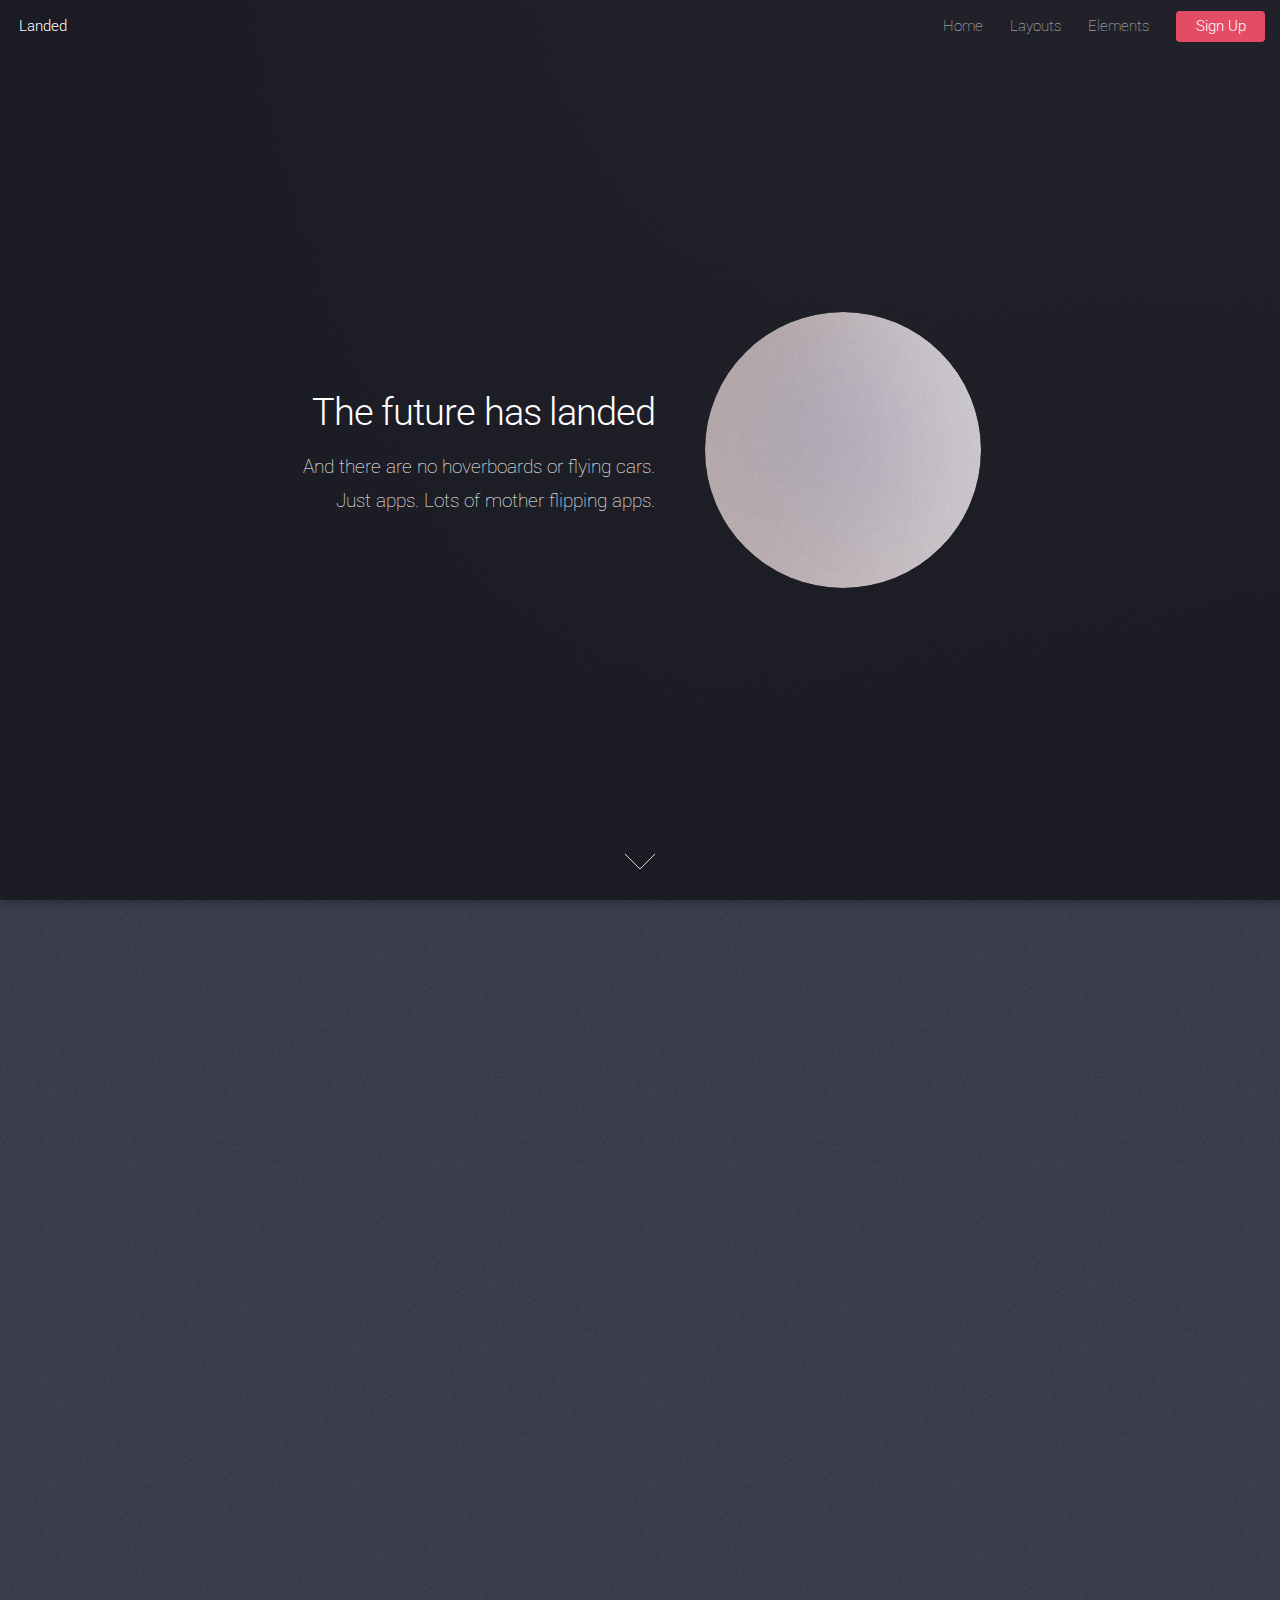
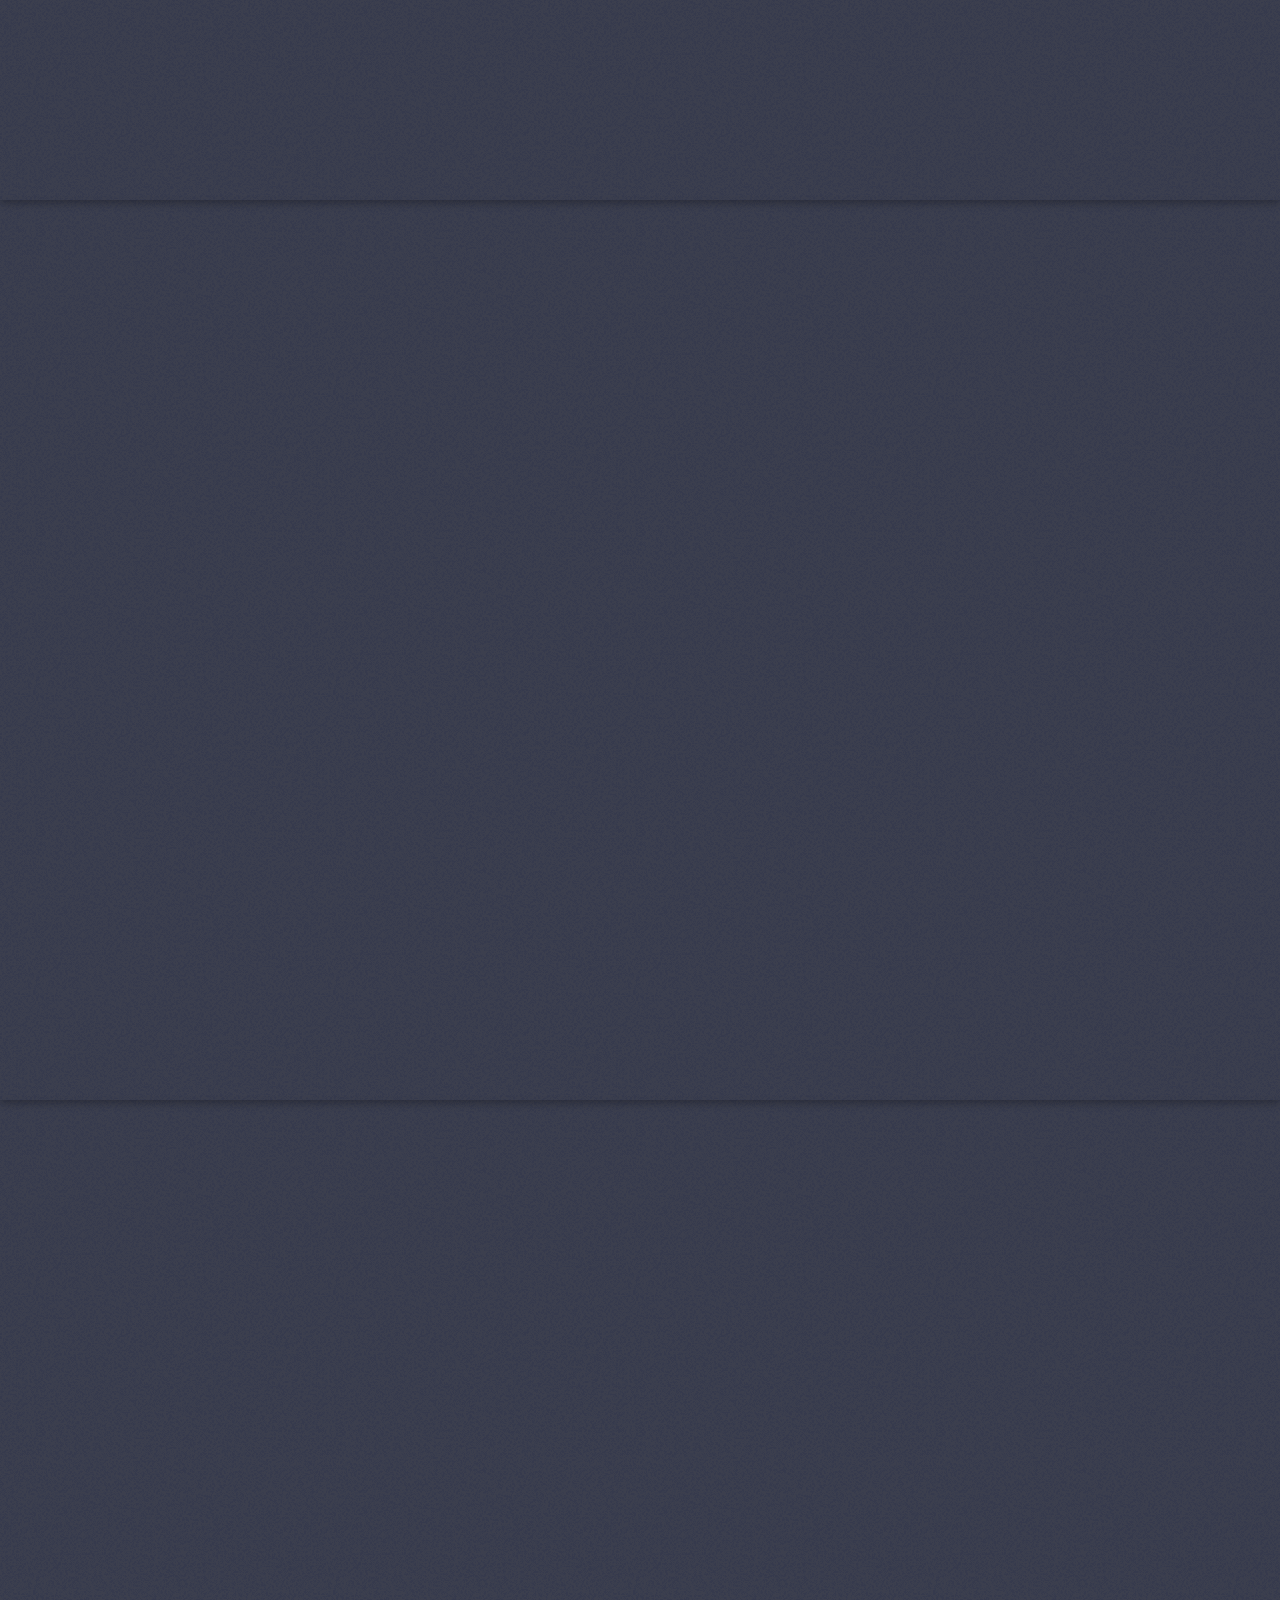
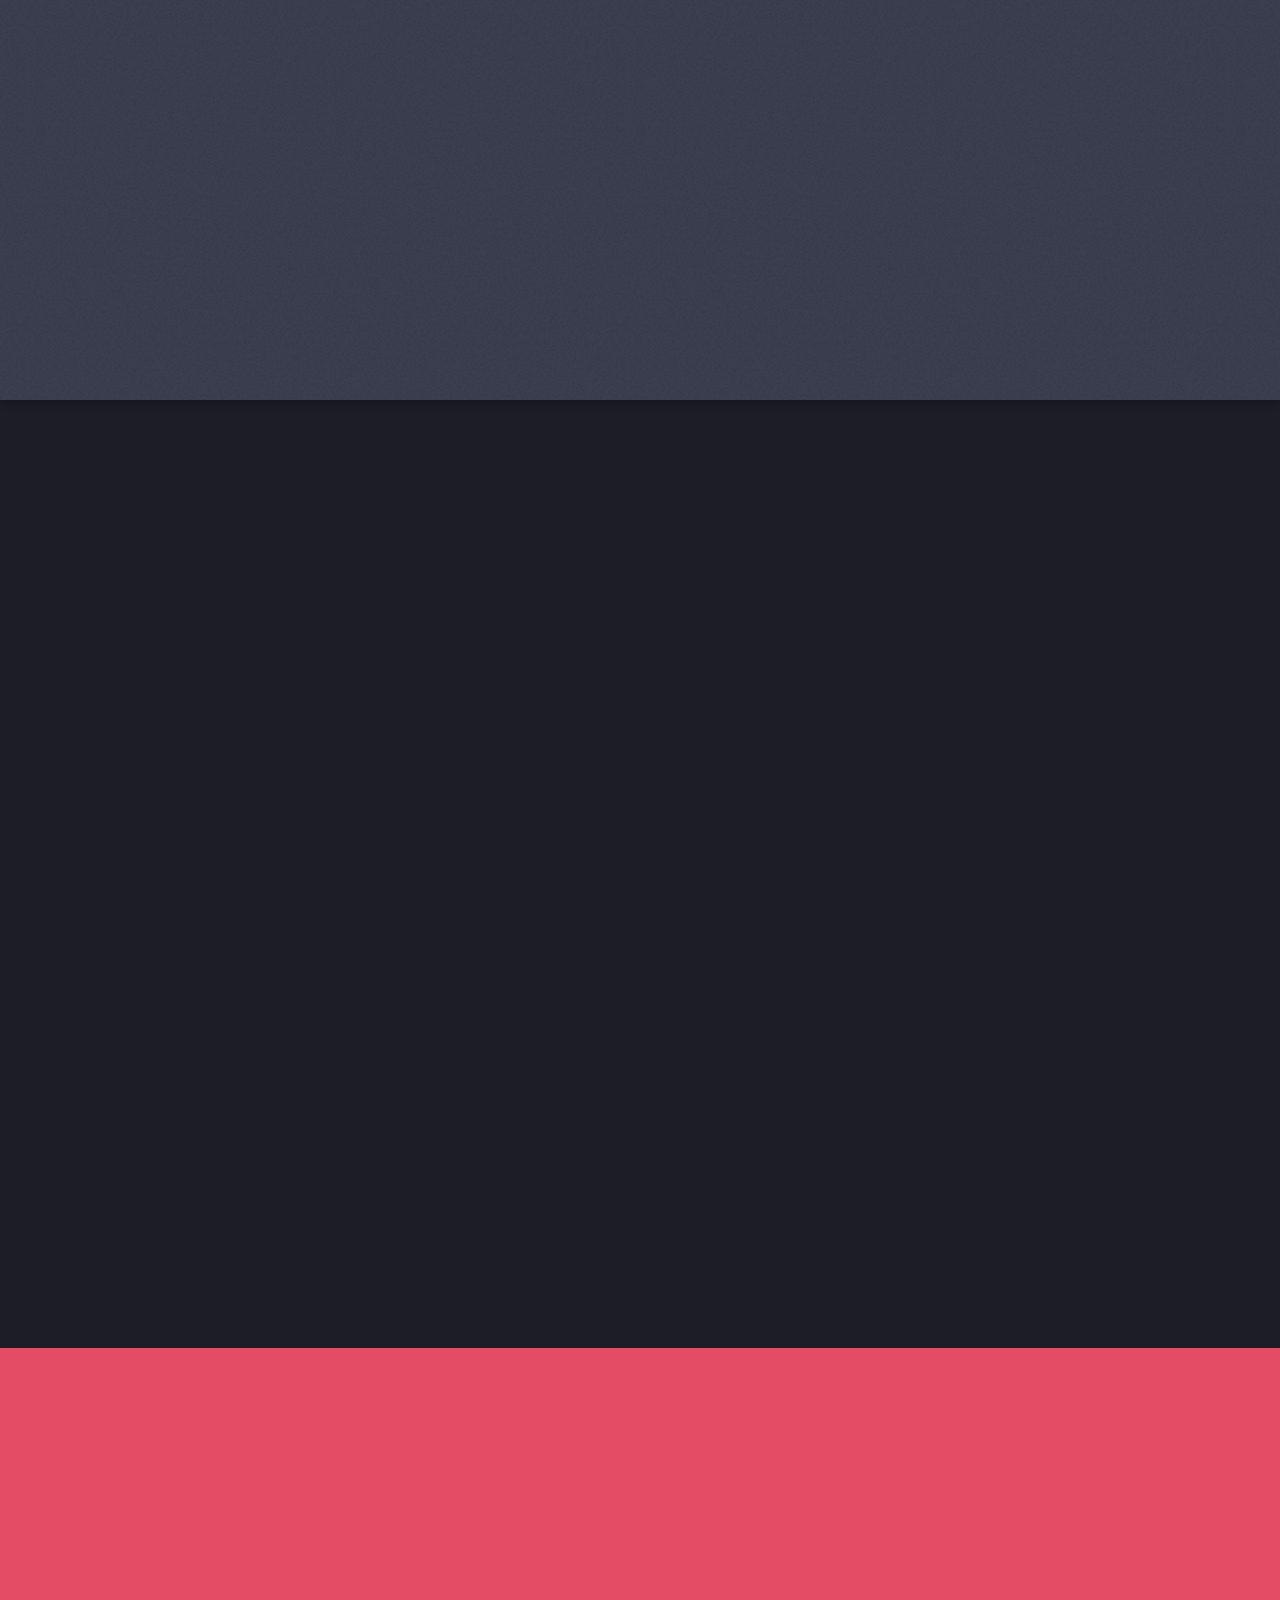
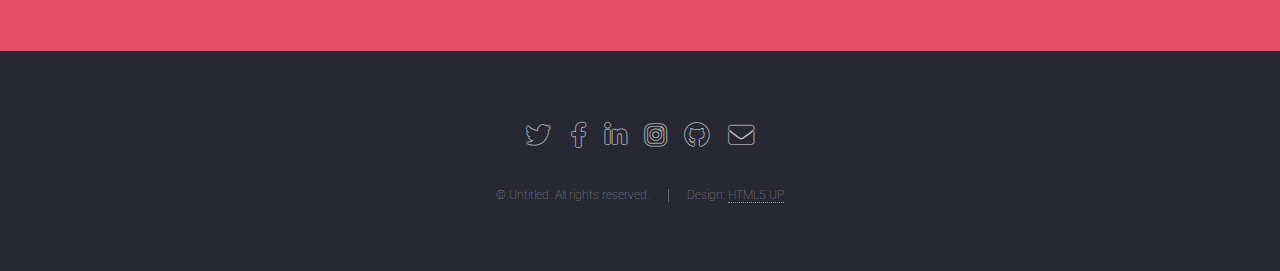
==== index.html @ def0ab04 "added my first eddited files" ====
<!DOCTYPE HTML>
<!--
	Landed by HTML5 UP
	html5up.net | @ajlkn
	Free for personal and commercial use under the CCA 3.0 license (html5up.net/license)
-->
<html>
	<head>
		<title>Landed by HTML5 UP</title>
		<meta charset="utf-8" />
		<meta name="viewport" content="width=device-width, initial-scale=1, user-scalable=no" />
		<link rel="stylesheet" href="assets/css/main.css" />
		<noscript><link rel="stylesheet" href="assets/css/noscript.css" /></noscript>
	</head>
	<body class="is-preload landing">
		<div id="page-wrapper">

			<!-- Header -->
				<header id="header">
					<h1 id="logo"><a href="index.html">Landed</a></h1>
					<nav id="nav">
						<ul>
							<li><a href="index.html">Home</a></li>
							<li>
								<a href="#">Layouts</a>
								<ul>
									<li><a href="left-sidebar.html">Left Sidebar</a></li>
									<li><a href="right-sidebar.html">Right Sidebar</a></li>
									<li><a href="no-sidebar.html">No Sidebar</a></li>
									<li>
										<a href="#">Submenu</a>
										<ul>
											<li><a href="#">Option 1</a></li>
											<li><a href="#">Option 2</a></li>
											<li><a href="#">Option 3</a></li>
											<li><a href="#">Option 4</a></li>
										</ul>
									</li>
								</ul>
							</li>
							<li><a href="elements.html">Elements</a></li>
							<li><a href="#" class="button primary">Sign Up</a></li>
						</ul>
					</nav>
				</header>

			<!-- Banner -->
				<section id="banner">
					<div class="content">
						<header>
							<h2>The future has landed</h2>
							<p>And there are no hoverboards or flying cars.<br />
							Just apps. Lots of mother flipping apps.</p>
						</header>
						<span class="image"><img src="images/pic01.jpg" alt="" /></span>
					</div>
					<a href="#one" class="goto-next scrolly">Next</a>
				</section>

			<!-- One -->
				<section id="one" class="spotlight style1 bottom">
					<span class="image fit main"><img src="images/pic02.jpg" alt="" /></span>
					<div class="content">
						<div class="container">
							<div class="row">
								<div class="col-4 col-12-medium">
									<header>
										<h2>Odio faucibus ipsum integer consequat</h2>
										<p>Nascetur eu nibh vestibulum amet gravida nascetur praesent</p>
									</header>
								</div>
								<div class="col-4 col-12-medium">
									<p>Feugiat accumsan lorem eu ac lorem amet sed accumsan donec.
									Blandit orci porttitor semper. Arcu phasellus tortor enim mi
									nisi praesent dolor adipiscing. Integer mi sed nascetur cep aliquet
									augue varius tempus lobortis porttitor accumsan consequat
									adipiscing lorem dolor.</p>
								</div>
								<div class="col-4 col-12-medium">
									<p>Morbi enim nascetur et placerat lorem sed iaculis neque ante
									adipiscing adipiscing metus massa. Blandit orci porttitor semper.
									Arcu phasellus tortor enim mi mi nisi praesent adipiscing. Integer
									mi sed nascetur cep aliquet augue varius tempus. Feugiat lorem
									ipsum dolor nullam.</p>
								</div>
							</div>
						</div>
					</div>
					<a href="#two" class="goto-next scrolly">Next</a>
				</section>

			<!-- Two -->
				<section id="two" class="spotlight style2 right">
					<span class="image fit main"><img src="images/pic03.jpg" alt="" /></span>
					<div class="content">
						<header>
							<h2>Interdum amet non magna accumsan</h2>
							<p>Nunc commodo accumsan eget id nisi eu col volutpat magna</p>
						</header>
						<p>Feugiat accumsan lorem eu ac lorem amet ac arcu phasellus tortor enim mi mi nisi praesent adipiscing. Integer mi sed nascetur cep aliquet augue varius tempus lobortis porttitor lorem et accumsan consequat adipiscing lorem.</p>
						<ul class="actions">
							<li><a href="#" class="button">Learn More</a></li>
						</ul>
					</div>
					<a href="#three" class="goto-next scrolly">Next</a>
				</section>

			<!-- Three -->
				<section id="three" class="spotlight style3 left">
					<span class="image fit main bottom"><img src="images/pic04.jpg" alt="" /></span>
					<div class="content">
						<header>
							<h2>Interdum felis blandit praesent sed augue</h2>
							<p>Accumsan integer ultricies aliquam vel massa sapien phasellus</p>
						</header>
						<p>Feugiat accumsan lorem eu ac lorem amet ac arcu phasellus tortor enim mi mi nisi praesent adipiscing. Integer mi sed nascetur cep aliquet augue varius tempus lobortis porttitor lorem et accumsan consequat adipiscing lorem.</p>
						<ul class="actions">
							<li><a href="#" class="button">Learn More</a></li>
						</ul>
					</div>
					<a href="#four" class="goto-next scrolly">Next</a>
				</section>

			<!-- Four -->
				<section id="four" class="wrapper style1 special fade-up">
					<div class="container">
						<header class="major">
							<h2>Accumsan sed tempus adipiscing blandit</h2>
							<p>Iaculis ac volutpat vis non enim gravida nisi faucibus posuere arcu consequat</p>
						</header>
						<div class="box alt">
							<div class="row gtr-uniform">
								<section class="col-4 col-6-medium col-12-xsmall">
									<span class="icon solid alt major fa-chart-area"></span>
									<h3>Ipsum sed commodo</h3>
									<p>Feugiat accumsan lorem eu ac lorem amet accumsan donec. Blandit orci porttitor.</p>
								</section>
								<section class="col-4 col-6-medium col-12-xsmall">
									<span class="icon solid alt major fa-comment"></span>
									<h3>Eleifend lorem ornare</h3>
									<p>Feugiat accumsan lorem eu ac lorem amet accumsan donec. Blandit orci porttitor.</p>
								</section>
								<section class="col-4 col-6-medium col-12-xsmall">
									<span class="icon solid alt major fa-flask"></span>
									<h3>Cubilia cep lobortis</h3>
									<p>Feugiat accumsan lorem eu ac lorem amet accumsan donec. Blandit orci porttitor.</p>
								</section>
								<section class="col-4 col-6-medium col-12-xsmall">
									<span class="icon solid alt major fa-paper-plane"></span>
									<h3>Non semper interdum</h3>
									<p>Feugiat accumsan lorem eu ac lorem amet accumsan donec. Blandit orci porttitor.</p>
								</section>
								<section class="col-4 col-6-medium col-12-xsmall">
									<span class="icon solid alt major fa-file"></span>
									<h3>Odio laoreet accumsan</h3>
									<p>Feugiat accumsan lorem eu ac lorem amet accumsan donec. Blandit orci porttitor.</p>
								</section>
								<section class="col-4 col-6-medium col-12-xsmall">
									<span class="icon solid alt major fa-lock"></span>
									<h3>Massa arcu accumsan</h3>
									<p>Feugiat accumsan lorem eu ac lorem amet accumsan donec. Blandit orci porttitor.</p>
								</section>
							</div>
						</div>
						<footer class="major">
							<ul class="actions special">
								<li><a href="#" class="button">Magna sed feugiat</a></li>
							</ul>
						</footer>
					</div>
				</section>

			<!-- Five -->
				<section id="five" class="wrapper style2 special fade">
					<div class="container">
						<header>
							<h2>Magna faucibus lorem diam</h2>
							<p>Ante metus praesent faucibus ante integer id accumsan eleifend</p>
						</header>
						<form method="post" action="#" class="cta">
							<div class="row gtr-uniform gtr-50">
								<div class="col-8 col-12-xsmall"><input type="email" name="email" id="email" placeholder="Your Email Address" /></div>
								<div class="col-4 col-12-xsmall"><input type="submit" value="Get Started" class="fit primary" /></div>
							</div>
						</form>
					</div>
				</section>

			<!-- Footer -->
				<footer id="footer">
					<ul class="icons">
						<li><a href="#" class="icon brands alt fa-twitter"><span class="label">Twitter</span></a></li>
						<li><a href="#" class="icon brands alt fa-facebook-f"><span class="label">Facebook</span></a></li>
						<li><a href="#" class="icon brands alt fa-linkedin-in"><span class="label">LinkedIn</span></a></li>
						<li><a href="#" class="icon brands alt fa-instagram"><span class="label">Instagram</span></a></li>
						<li><a href="#" class="icon brands alt fa-github"><span class="label">GitHub</span></a></li>
						<li><a href="#" class="icon solid alt fa-envelope"><span class="label">Email</span></a></li>
					</ul>
					<ul class="copyright">
						<li>&copy; Untitled. All rights reserved.</li><li>Design: <a href="http://html5up.net">HTML5 UP</a></li>
					</ul>
				</footer>

		</div>

		<!-- Scripts -->
			<script src="assets/js/jquery.min.js"></script>
			<script src="assets/js/jquery.scrolly.min.js"></script>
			<script src="assets/js/jquery.dropotron.min.js"></script>
			<script src="assets/js/jquery.scrollex.min.js"></script>
			<script src="assets/js/browser.min.js"></script>
			<script src="assets/js/breakpoints.min.js"></script>
			<script src="assets/js/util.js"></script>
			<script src="assets/js/main.js"></script>

	</body>
</html>
---- assets/css/main.css ----
@import url("fontawesome-all.min.css");
@import url("https://fonts.googleapis.com/css?family=Roboto:100,300,100italic,300italic");

/*
	Landed by HTML5 UP
	html5up.net | @ajlkn
	Free for personal and commercial use under the CCA 3.0 license (html5up.net/license)
*/

html, body, div, span, applet, object,
iframe, h1, h2, h3, h4, h5, h6, p, blockquote,
pre, a, abbr, acronym, address, big, cite,
code, del, dfn, em, img, ins, kbd, q, s, samp,
small, strike, strong, sub, sup, tt, var, b,
u, i, center, dl, dt, dd, ol, ul, li, fieldset,
form, label, legend, table, caption, tbody,
tfoot, thead, tr, th, td, article, aside,
canvas, details, embed, figure, figcaption,
footer, header, hgroup, menu, nav, output, ruby,
section, summary, time, mark, audio, video {
	margin: 0;
	padding: 0;
	border: 0;
	font-size: 100%;
	font: inherit;
	vertical-align: baseline;}

article, aside, details, figcaption, figure,
footer, header, hgroup, menu, nav, section {
	display: block;}

body {
	line-height: 1;
}

ol, ul {
	list-style: none;
}

blockquote, q {
	quotes: none;
}

	blockquote:before, blockquote:after, q:before, q:after {
		content: '';
		content: none;
	}

table {
	border-collapse: collapse;
	border-spacing: 0;
}

body {
	-webkit-text-size-adjust: none;
}

mark {
	background-color: transparent;
	color: inherit;
}

input::-moz-focus-inner {
	border: 0;
	padding: 0;
}

input, select, textarea {
	-moz-appearance: none;
	-webkit-appearance: none;
	-ms-appearance: none;
	appearance: none;
}

/* Basic */

	html {
		box-sizing: border-box;
	}

	*, *:before, *:after {
		box-sizing: inherit;
	}

	html, body {
		background: #1c1d26;
	}

	body.is-preload *, body.is-preload *:before, body.is-preload *:after {
		-moz-animation: none !important;
		-webkit-animation: none !important;
		-ms-animation: none !important;
		animation: none !important;
		-moz-transition: none !important;
		-webkit-transition: none !important;
		-ms-transition: none !important;
		transition: none !important;
	}

	body, input, select, textarea {
		color: rgba(255, 255, 255, 0.75);
		font-family: "Roboto", Helvetica, sans-serif;
		font-size: 15pt;
		font-weight: 100;
		line-height: 1.75em;
	}

	a {
		-moz-transition: border-color 0.2s ease-in-out, color 0.2s ease-in-out;
		-webkit-transition: border-color 0.2s ease-in-out, color 0.2s ease-in-out;
		-ms-transition: border-color 0.2s ease-in-out, color 0.2s ease-in-out;
		transition: border-color 0.2s ease-in-out, color 0.2s ease-in-out;
		border-bottom: dotted 1px;
		color: #e44c65;
		text-decoration: none;
	}

		a:hover {
			color: #e44c65 !important;
			border-bottom-color: transparent;
		}

	strong, b {
		color: #ffffff;
		font-weight: 300;
	}

	em, i {
		font-style: italic;
	}

	p {
		margin: 0 0 2em 0;
	}

	h1, h2, h3, h4, h5, h6 {
		color: #ffffff;
		font-weight: 300;
		line-height: 1em;
		margin: 0 0 1em 0;
	}

		h1 a, h2 a, h3 a, h4 a, h5 a, h6 a {
			color: inherit;
			border: 0;
		}

	h2 {
		font-size: 2em;
		line-height: 1.5em;
		letter-spacing: -0.025em;
	}

	h3 {
		font-size: 1.35em;
		line-height: 1.5em;
	}

	h4 {
		font-size: 1.1em;
		line-height: 1.5em;
	}

	h5 {
		font-size: 0.9em;
		line-height: 1.5em;
	}

	h6 {
		font-size: 0.7em;
		line-height: 1.5em;
	}

	sub {
		font-size: 0.8em;
		position: relative;
		top: 0.5em;
	}

	sup {
		font-size: 0.8em;
		position: relative;
		top: -0.5em;
	}

	hr {
		border: 0;
		border-bottom: solid 1px rgba(255, 255, 255, 0.3);
		margin: 3em 0;
	}

		hr.major {
			margin: 4em 0;
		}

	blockquote {
		border-left: solid 4px rgba(255, 255, 255, 0.3);
		font-style: italic;
		margin: 0 0 2em 0;
		padding: 0.5em 0 0.5em 2em;
	}

	code {
		background: rgba(255, 255, 255, 0.075);
		border-radius: 4px;
		font-family: "Courier New", monospace;
		font-size: 0.9em;
		margin: 0 0.25em;
		padding: 0.25em 0.65em;
	}

	pre {
		-webkit-overflow-scrolling: touch;
		font-family: "Courier New", monospace;
		font-size: 0.9em;
		margin: 0 0 2em 0;
	}

		pre code {
			display: block;
			line-height: 1.75em;
			padding: 1em 1.5em;
			overflow-x: auto;
		}

	.align-left {
		text-align: left;
	}

	.align-center {
		text-align: center;
	}

	.align-right {
		text-align: right;
	}

/* Loader */

	@-moz-keyframes spinner-show {
		0% {
			opacity: 0;
		}

		100% {
			opacity: 1;
		}
	}

	@-webkit-keyframes spinner-show {
		0% {
			opacity: 0;
		}

		100% {
			opacity: 1;
		}
	}

	@-ms-keyframes spinner-show {
		0% {
			opacity: 0;
		}

		100% {
			opacity: 1;
		}
	}

	@keyframes spinner-show {
		0% {
			opacity: 0;
		}

		100% {
			opacity: 1;
		}
	}

	@-moz-keyframes spinner-hide {
		0% {
			color: rgba(255, 255, 255, 0.15);
			z-index: 100001;
			-moz-transform: scale(1) rotate(0deg);
			-webkit-transform: scale(1) rotate(0deg);
			-ms-transform: scale(1) rotate(0deg);
			transform: scale(1) rotate(0deg);
		}

		99% {
			color: #1c1d26;
			z-index: 100001;
			-moz-transform: scale(0.5) rotate(360deg);
			-webkit-transform: scale(0.5) rotate(360deg);
			-ms-transform: scale(0.5) rotate(360deg);
			transform: scale(0.5) rotate(360deg);
		}

		100% {
			color: #1c1d26;
			z-index: -1;
			-moz-transform: scale(0.5) rotate(360deg);
			-webkit-transform: scale(0.5) rotate(360deg);
			-ms-transform: scale(0.5) rotate(360deg);
			transform: scale(0.5) rotate(360deg);
		}
	}

	@-webkit-keyframes spinner-hide {
		0% {
			color: rgba(255, 255, 255, 0.15);
			z-index: 100001;
			-moz-transform: scale(1) rotate(0deg);
			-webkit-transform: scale(1) rotate(0deg);
			-ms-transform: scale(1) rotate(0deg);
			transform: scale(1) rotate(0deg);
		}

		99% {
			color: #1c1d26;
			z-index: 100001;
			-moz-transform: scale(0.5) rotate(360deg);
			-webkit-transform: scale(0.5) rotate(360deg);
			-ms-transform: scale(0.5) rotate(360deg);
			transform: scale(0.5) rotate(360deg);
		}

		100% {
			color: #1c1d26;
			z-index: -1;
			-moz-transform: scale(0.5) rotate(360deg);
			-webkit-transform: scale(0.5) rotate(360deg);
			-ms-transform: scale(0.5) rotate(360deg);
			transform: scale(0.5) rotate(360deg);
		}
	}

	@-ms-keyframes spinner-hide {
		0% {
			color: rgba(255, 255, 255, 0.15);
			z-index: 100001;
			-moz-transform: scale(1) rotate(0deg);
			-webkit-transform: scale(1) rotate(0deg);
			-ms-transform: scale(1) rotate(0deg);
			transform: scale(1) rotate(0deg);
		}

		99% {
			color: #1c1d26;
			z-index: 100001;
			-moz-transform: scale(0.5) rotate(360deg);
			-webkit-transform: scale(0.5) rotate(360deg);
			-ms-transform: scale(0.5) rotate(360deg);
			transform: scale(0.5) rotate(360deg);
		}

		100% {
			color: #1c1d26;
			z-index: -1;
			-moz-transform: scale(0.5) rotate(360deg);
			-webkit-transform: scale(0.5) rotate(360deg);
			-ms-transform: scale(0.5) rotate(360deg);
			transform: scale(0.5) rotate(360deg);
		}
	}

	@keyframes spinner-hide {
		0% {
			color: rgba(255, 255, 255, 0.15);
			z-index: 100001;
			-moz-transform: scale(1) rotate(0deg);
			-webkit-transform: scale(1) rotate(0deg);
			-ms-transform: scale(1) rotate(0deg);
			transform: scale(1) rotate(0deg);
		}

		99% {
			color: #1c1d26;
			z-index: 100001;
			-moz-transform: scale(0.5) rotate(360deg);
			-webkit-transform: scale(0.5) rotate(360deg);
			-ms-transform: scale(0.5) rotate(360deg);
			transform: scale(0.5) rotate(360deg);
		}

		100% {
			color: #1c1d26;
			z-index: -1;
			-moz-transform: scale(0.5) rotate(360deg);
			-webkit-transform: scale(0.5) rotate(360deg);
			-ms-transform: scale(0.5) rotate(360deg);
			transform: scale(0.5) rotate(360deg);
		}
	}

	@-moz-keyframes spinner-rotate {
		0% {
			-moz-transform: scale(1) rotate(0deg);
			-webkit-transform: scale(1) rotate(0deg);
			-ms-transform: scale(1) rotate(0deg);
			transform: scale(1) rotate(0deg);
		}

		100% {
			-moz-transform: scale(1) rotate(360deg);
			-webkit-transform: scale(1) rotate(360deg);
			-ms-transform: scale(1) rotate(360deg);
			transform: scale(1) rotate(360deg);
		}
	}

	@-webkit-keyframes spinner-rotate {
		0% {
			-moz-transform: scale(1) rotate(0deg);
			-webkit-transform: scale(1) rotate(0deg);
			-ms-transform: scale(1) rotate(0deg);
			transform: scale(1) rotate(0deg);
		}

		100% {
			-moz-transform: scale(1) rotate(360deg);
			-webkit-transform: scale(1) rotate(360deg);
			-ms-transform: scale(1) rotate(360deg);
			transform: scale(1) rotate(360deg);
		}
	}

	@-ms-keyframes spinner-rotate {
		0% {
			-moz-transform: scale(1) rotate(0deg);
			-webkit-transform: scale(1) rotate(0deg);
			-ms-transform: scale(1) rotate(0deg);
			transform: scale(1) rotate(0deg);
		}

		100% {
			-moz-transform: scale(1) rotate(360deg);
			-webkit-transform: scale(1) rotate(360deg);
			-ms-transform: scale(1) rotate(360deg);
			transform: scale(1) rotate(360deg);
		}
	}

	@keyframes spinner-rotate {
		0% {
			-moz-transform: scale(1) rotate(0deg);
			-webkit-transform: scale(1) rotate(0deg);
			-ms-transform: scale(1) rotate(0deg);
			transform: scale(1) rotate(0deg);
		}

		100% {
			-moz-transform: scale(1) rotate(360deg);
			-webkit-transform: scale(1) rotate(360deg);
			-ms-transform: scale(1) rotate(360deg);
			transform: scale(1) rotate(360deg);
		}
	}

	@-moz-keyframes overlay-hide {
		0% {
			opacity: 1;
			z-index: 100000;
		}

		15% {
			opacity: 1;
			z-index: 100000;
		}

		99% {
			opacity: 0;
			z-index: 100000;
		}

		100% {
			opacity: 0;
			z-index: -1;
		}
	}

	@-webkit-keyframes overlay-hide {
		0% {
			opacity: 1;
			z-index: 100000;
		}

		15% {
			opacity: 1;
			z-index: 100000;
		}

		99% {
			opacity: 0;
			z-index: 100000;
		}

		100% {
			opacity: 0;
			z-index: -1;
		}
	}

	@-ms-keyframes overlay-hide {
		0% {
			opacity: 1;
			z-index: 100000;
		}

		15% {
			opacity: 1;
			z-index: 100000;
		}

		99% {
			opacity: 0;
			z-index: 100000;
		}

		100% {
			opacity: 0;
			z-index: -1;
		}
	}

	@keyframes overlay-hide {
		0% {
			opacity: 1;
			z-index: 100000;
		}

		15% {
			opacity: 1;
			z-index: 100000;
		}

		99% {
			opacity: 0;
			z-index: 100000;
		}

		100% {
			opacity: 0;
			z-index: -1;
		}
	}

	body.landing {
		text-decoration: none;
	}

		body.landing:before {
			-moz-osx-font-smoothing: grayscale;
			-webkit-font-smoothing: antialiased;
			display: inline-block;
			font-style: normal;
			font-variant: normal;
			text-rendering: auto;
			line-height: 1;
			text-transform: none !important;
			font-family: 'Font Awesome 5 Free';
			font-weight: 900;
		}

		body.landing:before {
			-moz-animation: spinner-show 1.5s 1 0.25s ease forwards, spinner-hide 0.25s ease-in-out forwards !important;
			-webkit-animation: spinner-show 1.5s 1 0.25s ease forwards, spinner-hide 0.25s ease-in-out forwards !important;
			-ms-animation: spinner-show 1.5s 1 0.25s ease forwards, spinner-hide 0.25s ease-in-out forwards !important;
			animation: spinner-show 1.5s 1 0.25s ease forwards, spinner-hide 0.25s ease-in-out forwards !important;
			-moz-transform-origin: 50% 50%;
			-webkit-transform-origin: 50% 50%;
			-ms-transform-origin: 50% 50%;
			transform-origin: 50% 50%;
			color: rgba(255, 255, 255, 0.15);
			content: '\f1ce';
			cursor: default;
			display: block;
			font-size: 2em;
			height: 2em;
			left: 50%;
			line-height: 2em;
			margin: -1em 0 0 -1em;
			opacity: 0;
			position: fixed;
			text-align: center;
			top: 50%;
			width: 2em;
			z-index: -1;
		}

		body.landing:after {
			-moz-animation: overlay-hide 1.5s ease-in forwards !important;
			-webkit-animation: overlay-hide 1.5s ease-in forwards !important;
			-ms-animation: overlay-hide 1.5s ease-in forwards !important;
			animation: overlay-hide 1.5s ease-in forwards !important;
			background: #1c1d26;
			content: '';
			display: block;
			height: 100%;
			left: 0;
			opacity: 0;
			position: fixed;
			top: 0;
			width: 100%;
			z-index: -1;
		}

		body.landing.is-preload:before {
			-moz-animation: spinner-show 1.5s 1 0.25s ease forwards, spinner-rotate 0.75s infinite linear !important;
			-webkit-animation: spinner-show 1.5s 1 0.25s ease forwards, spinner-rotate 0.75s infinite linear !important;
			-ms-animation: spinner-show 1.5s 1 0.25s ease forwards, spinner-rotate 0.75s infinite linear !important;
			animation: spinner-show 1.5s 1 0.25s ease forwards, spinner-rotate 0.75s infinite linear !important;
			z-index: 100001;
		}

		body.landing.is-preload:after {
			-moz-animation: none !important;
			-webkit-animation: none !important;
			-ms-animation: none !important;
			animation: none !important;
			opacity: 1;
			z-index: 100000;
		}

	@media (-webkit-min-device-pixel-ratio: 2) {

		body.landing:before {
			line-height: 2.025em;
		}

	}

/* Container */

	.container {
		margin: 0 auto;
		max-width: calc(100% - 4em);
		width: 70em;
	}

		.container.xsmall {
			width: 17.5em;
		}

		.container.small {
			width: 35em;
		}

		.container.medium {
			width: 52.5em;
		}

		.container.large {
			width: 87.5em;
		}

		.container.xlarge {
			width: 105em;
		}

		.container.max {
			width: 100%;
		}

		@media screen and (max-width: 1280px) {

			.container {
				width: 90%;
				max-width: 100%;
			}

		}

		@media screen and (max-width: 980px) {

			.container {
				width: 100% !important;
			}

		}

/* Row */

	.row {
		display: flex;
		flex-wrap: wrap;
		box-sizing: border-box;
		align-items: stretch;
	}

		.row > * {
			box-sizing: border-box;
		}

		.row.gtr-uniform > * > :last-child {
			margin-bottom: 0;
		}

		.row.aln-left {
			justify-content: flex-start;
		}

		.row.aln-center {
			justify-content: center;
		}

		.row.aln-right {
			justify-content: flex-end;
		}

		.row.aln-top {
			align-items: flex-start;
		}

		.row.aln-middle {
			align-items: center;
		}

		.row.aln-bottom {
			align-items: flex-end;
		}

		.row > .imp {
			order: -1;
		}

		.row > .col-1 {
			width: 8.33333%;
		}

		.row > .off-1 {
			margin-left: 8.33333%;
		}

		.row > .col-2 {
			width: 16.66667%;
		}

		.row > .off-2 {
			margin-left: 16.66667%;
		}

		.row > .col-3 {
			width: 25%;
		}

		.row > .off-3 {
			margin-left: 25%;
		}

		.row > .col-4 {
			width: 33.33333%;
		}

		.row > .off-4 {
			margin-left: 33.33333%;
		}

		.row > .col-5 {
			width: 41.66667%;
		}

		.row > .off-5 {
			margin-left: 41.66667%;
		}

		.row > .col-6 {
			width: 50%;
		}

		.row > .off-6 {
			margin-left: 50%;
		}

		.row > .col-7 {
			width: 58.33333%;
		}

		.row > .off-7 {
			margin-left: 58.33333%;
		}

		.row > .col-8 {
			width: 66.66667%;
		}

		.row > .off-8 {
			margin-left: 66.66667%;
		}

		.row > .col-9 {
			width: 75%;
		}

		.row > .off-9 {
			margin-left: 75%;
		}

		.row > .col-10 {
			width: 83.33333%;
		}

		.row > .off-10 {
			margin-left: 83.33333%;
		}

		.row > .col-11 {
			width: 91.66667%;
		}

		.row > .off-11 {
			margin-left: 91.66667%;
		}

		.row > .col-12 {
			width: 100%;
		}

		.row > .off-12 {
			margin-left: 100%;
		}

		.row.gtr-0 {
			margin-top: 0;
			margin-left: 0em;
		}

			.row.gtr-0 > * {
				padding: 0 0 0 0em;
			}

			.row.gtr-0.gtr-uniform {
				margin-top: 0em;
			}

				.row.gtr-0.gtr-uniform > * {
					padding-top: 0em;
				}

		.row.gtr-25 {
			margin-top: 0;
			margin-left: -0.625em;
		}

			.row.gtr-25 > * {
				padding: 0 0 0 0.625em;
			}

			.row.gtr-25.gtr-uniform {
				margin-top: -0.625em;
			}

				.row.gtr-25.gtr-uniform > * {
					padding-top: 0.625em;
				}

		.row.gtr-50 {
			margin-top: 0;
			margin-left: -1.25em;
		}

			.row.gtr-50 > * {
				padding: 0 0 0 1.25em;
			}

			.row.gtr-50.gtr-uniform {
				margin-top: -1.25em;
			}

				.row.gtr-50.gtr-uniform > * {
					padding-top: 1.25em;
				}

		.row {
			margin-top: 0;
			margin-left: -2.5em;
		}

			.row > * {
				padding: 0 0 0 2.5em;
			}

			.row.gtr-uniform {
				margin-top: -2.5em;
			}

				.row.gtr-uniform > * {
					padding-top: 2.5em;
				}

		.row.gtr-150 {
			margin-top: 0;
			margin-left: -3.75em;
		}

			.row.gtr-150 > * {
				padding: 0 0 0 3.75em;
			}

			.row.gtr-150.gtr-uniform {
				margin-top: -3.75em;
			}

				.row.gtr-150.gtr-uniform > * {
					padding-top: 3.75em;
				}

		.row.gtr-200 {
			margin-top: 0;
			margin-left: -5em;
		}

			.row.gtr-200 > * {
				padding: 0 0 0 5em;
			}

			.row.gtr-200.gtr-uniform {
				margin-top: -5em;
			}

				.row.gtr-200.gtr-uniform > * {
					padding-top: 5em;
				}

		@media screen and (max-width: 1680px) {

			.row {
				display: flex;
				flex-wrap: wrap;
				box-sizing: border-box;
				align-items: stretch;
			}

				.row > * {
					box-sizing: border-box;
				}

				.row.gtr-uniform > * > :last-child {
					margin-bottom: 0;
				}

				.row.aln-left {
					justify-content: flex-start;
				}

				.row.aln-center {
					justify-content: center;
				}

				.row.aln-right {
					justify-content: flex-end;
				}

				.row.aln-top {
					align-items: flex-start;
				}

				.row.aln-middle {
					align-items: center;
				}

				.row.aln-bottom {
					align-items: flex-end;
				}

				.row > .imp-xlarge {
					order: -1;
				}

				.row > .col-1-xlarge {
					width: 8.33333%;
				}

				.row > .off-1-xlarge {
					margin-left: 8.33333%;
				}

				.row > .col-2-xlarge {
					width: 16.66667%;
				}

				.row > .off-2-xlarge {
					margin-left: 16.66667%;
				}

				.row > .col-3-xlarge {
					width: 25%;
				}

				.row > .off-3-xlarge {
					margin-left: 25%;
				}

				.row > .col-4-xlarge {
					width: 33.33333%;
				}

				.row > .off-4-xlarge {
					margin-left: 33.33333%;
				}

				.row > .col-5-xlarge {
					width: 41.66667%;
				}

				.row > .off-5-xlarge {
					margin-left: 41.66667%;
				}

				.row > .col-6-xlarge {
					width: 50%;
				}

				.row > .off-6-xlarge {
					margin-left: 50%;
				}

				.row > .col-7-xlarge {
					width: 58.33333%;
				}

				.row > .off-7-xlarge {
					margin-left: 58.33333%;
				}

				.row > .col-8-xlarge {
					width: 66.66667%;
				}

				.row > .off-8-xlarge {
					margin-left: 66.66667%;
				}

				.row > .col-9-xlarge {
					width: 75%;
				}

				.row > .off-9-xlarge {
					margin-left: 75%;
				}

				.row > .col-10-xlarge {
					width: 83.33333%;
				}

				.row > .off-10-xlarge {
					margin-left: 83.33333%;
				}

				.row > .col-11-xlarge {
					width: 91.66667%;
				}

				.row > .off-11-xlarge {
					margin-left: 91.66667%;
				}

				.row > .col-12-xlarge {
					width: 100%;
				}

				.row > .off-12-xlarge {
					margin-left: 100%;
				}

				.row.gtr-0 {
					margin-top: 0;
					margin-left: 0em;
				}

					.row.gtr-0 > * {
						padding: 0 0 0 0em;
					}

					.row.gtr-0.gtr-uniform {
						margin-top: 0em;
					}

						.row.gtr-0.gtr-uniform > * {
							padding-top: 0em;
						}

				.row.gtr-25 {
					margin-top: 0;
					margin-left: -0.625em;
				}

					.row.gtr-25 > * {
						padding: 0 0 0 0.625em;
					}

					.row.gtr-25.gtr-uniform {
						margin-top: -0.625em;
					}

						.row.gtr-25.gtr-uniform > * {
							padding-top: 0.625em;
						}

				.row.gtr-50 {
					margin-top: 0;
					margin-left: -1.25em;
				}

					.row.gtr-50 > * {
						padding: 0 0 0 1.25em;
					}

					.row.gtr-50.gtr-uniform {
						margin-top: -1.25em;
					}

						.row.gtr-50.gtr-uniform > * {
							padding-top: 1.25em;
						}

				.row {
					margin-top: 0;
					margin-left: -2.5em;
				}

					.row > * {
						padding: 0 0 0 2.5em;
					}

					.row.gtr-uniform {
						margin-top: -2.5em;
					}

						.row.gtr-uniform > * {
							padding-top: 2.5em;
						}

				.row.gtr-150 {
					margin-top: 0;
					margin-left: -3.75em;
				}

					.row.gtr-150 > * {
						padding: 0 0 0 3.75em;
					}

					.row.gtr-150.gtr-uniform {
						margin-top: -3.75em;
					}

						.row.gtr-150.gtr-uniform > * {
							padding-top: 3.75em;
						}

				.row.gtr-200 {
					margin-top: 0;
					margin-left: -5em;
				}

					.row.gtr-200 > * {
						padding: 0 0 0 5em;
					}

					.row.gtr-200.gtr-uniform {
						margin-top: -5em;
					}

						.row.gtr-200.gtr-uniform > * {
							padding-top: 5em;
						}

		}

		@media screen and (max-width: 1280px) {

			.row {
				display: flex;
				flex-wrap: wrap;
				box-sizing: border-box;
				align-items: stretch;
			}

				.row > * {
					box-sizing: border-box;
				}

				.row.gtr-uniform > * > :last-child {
					margin-bottom: 0;
				}

				.row.aln-left {
					justify-content: flex-start;
				}

				.row.aln-center {
					justify-content: center;
				}

				.row.aln-right {
					justify-content: flex-end;
				}

				.row.aln-top {
					align-items: flex-start;
				}

				.row.aln-middle {
					align-items: center;
				}

				.row.aln-bottom {
					align-items: flex-end;
				}

				.row > .imp-large {
					order: -1;
				}

				.row > .col-1-large {
					width: 8.33333%;
				}

				.row > .off-1-large {
					margin-left: 8.33333%;
				}

				.row > .col-2-large {
					width: 16.66667%;
				}

				.row > .off-2-large {
					margin-left: 16.66667%;
				}

				.row > .col-3-large {
					width: 25%;
				}

				.row > .off-3-large {
					margin-left: 25%;
				}

				.row > .col-4-large {
					width: 33.33333%;
				}

				.row > .off-4-large {
					margin-left: 33.33333%;
				}

				.row > .col-5-large {
					width: 41.66667%;
				}

				.row > .off-5-large {
					margin-left: 41.66667%;
				}

				.row > .col-6-large {
					width: 50%;
				}

				.row > .off-6-large {
					margin-left: 50%;
				}

				.row > .col-7-large {
					width: 58.33333%;
				}

				.row > .off-7-large {
					margin-left: 58.33333%;
				}

				.row > .col-8-large {
					width: 66.66667%;
				}

				.row > .off-8-large {
					margin-left: 66.66667%;
				}

				.row > .col-9-large {
					width: 75%;
				}

				.row > .off-9-large {
					margin-left: 75%;
				}

				.row > .col-10-large {
					width: 83.33333%;
				}

				.row > .off-10-large {
					margin-left: 83.33333%;
				}

				.row > .col-11-large {
					width: 91.66667%;
				}

				.row > .off-11-large {
					margin-left: 91.66667%;
				}

				.row > .col-12-large {
					width: 100%;
				}

				.row > .off-12-large {
					margin-left: 100%;
				}

				.row.gtr-0 {
					margin-top: 0;
					margin-left: 0em;
				}

					.row.gtr-0 > * {
						padding: 0 0 0 0em;
					}

					.row.gtr-0.gtr-uniform {
						margin-top: 0em;
					}

						.row.gtr-0.gtr-uniform > * {
							padding-top: 0em;
						}

				.row.gtr-25 {
					margin-top: 0;
					margin-left: -0.625em;
				}

					.row.gtr-25 > * {
						padding: 0 0 0 0.625em;
					}

					.row.gtr-25.gtr-uniform {
						margin-top: -0.625em;
					}

						.row.gtr-25.gtr-uniform > * {
							padding-top: 0.625em;
						}

				.row.gtr-50 {
					margin-top: 0;
					margin-left: -1.25em;
				}

					.row.gtr-50 > * {
						padding: 0 0 0 1.25em;
					}

					.row.gtr-50.gtr-uniform {
						margin-top: -1.25em;
					}

						.row.gtr-50.gtr-uniform > * {
							padding-top: 1.25em;
						}

				.row {
					margin-top: 0;
					margin-left: -2.5em;
				}

					.row > * {
						padding: 0 0 0 2.5em;
					}

					.row.gtr-uniform {
						margin-top: -2.5em;
					}

						.row.gtr-uniform > * {
							padding-top: 2.5em;
						}

				.row.gtr-150 {
					margin-top: 0;
					margin-left: -3.75em;
				}

					.row.gtr-150 > * {
						padding: 0 0 0 3.75em;
					}

					.row.gtr-150.gtr-uniform {
						margin-top: -3.75em;
					}

						.row.gtr-150.gtr-uniform > * {
							padding-top: 3.75em;
						}

				.row.gtr-200 {
					margin-top: 0;
					margin-left: -5em;
				}

					.row.gtr-200 > * {
						padding: 0 0 0 5em;
					}

					.row.gtr-200.gtr-uniform {
						margin-top: -5em;
					}

						.row.gtr-200.gtr-uniform > * {
							padding-top: 5em;
						}

		}

		@media screen and (max-width: 980px) {

			.row {
				display: flex;
				flex-wrap: wrap;
				box-sizing: border-box;
				align-items: stretch;
			}

				.row > * {
					box-sizing: border-box;
				}

				.row.gtr-uniform > * > :last-child {
					margin-bottom: 0;
				}

				.row.aln-left {
					justify-content: flex-start;
				}

				.row.aln-center {
					justify-content: center;
				}

				.row.aln-right {
					justify-content: flex-end;
				}

				.row.aln-top {
					align-items: flex-start;
				}

				.row.aln-middle {
					align-items: center;
				}

				.row.aln-bottom {
					align-items: flex-end;
				}

				.row > .imp-medium {
					order: -1;
				}

				.row > .col-1-medium {
					width: 8.33333%;
				}

				.row > .off-1-medium {
					margin-left: 8.33333%;
				}

				.row > .col-2-medium {
					width: 16.66667%;
				}

				.row > .off-2-medium {
					margin-left: 16.66667%;
				}

				.row > .col-3-medium {
					width: 25%;
				}

				.row > .off-3-medium {
					margin-left: 25%;
				}

				.row > .col-4-medium {
					width: 33.33333%;
				}

				.row > .off-4-medium {
					margin-left: 33.33333%;
				}

				.row > .col-5-medium {
					width: 41.66667%;
				}

				.row > .off-5-medium {
					margin-left: 41.66667%;
				}

				.row > .col-6-medium {
					width: 50%;
				}

				.row > .off-6-medium {
					margin-left: 50%;
				}

				.row > .col-7-medium {
					width: 58.33333%;
				}

				.row > .off-7-medium {
					margin-left: 58.33333%;
				}

				.row > .col-8-medium {
					width: 66.66667%;
				}

				.row > .off-8-medium {
					margin-left: 66.66667%;
				}

				.row > .col-9-medium {
					width: 75%;
				}

				.row > .off-9-medium {
					margin-left: 75%;
				}

				.row > .col-10-medium {
					width: 83.33333%;
				}

				.row > .off-10-medium {
					margin-left: 83.33333%;
				}

				.row > .col-11-medium {
					width: 91.66667%;
				}

				.row > .off-11-medium {
					margin-left: 91.66667%;
				}

				.row > .col-12-medium {
					width: 100%;
				}

				.row > .off-12-medium {
					margin-left: 100%;
				}

				.row.gtr-0 {
					margin-top: 0;
					margin-left: 0em;
				}

					.row.gtr-0 > * {
						padding: 0 0 0 0em;
					}

					.row.gtr-0.gtr-uniform {
						margin-top: 0em;
					}

						.row.gtr-0.gtr-uniform > * {
							padding-top: 0em;
						}

				.row.gtr-25 {
					margin-top: 0;
					margin-left: -0.625em;
				}

					.row.gtr-25 > * {
						padding: 0 0 0 0.625em;
					}

					.row.gtr-25.gtr-uniform {
						margin-top: -0.625em;
					}

						.row.gtr-25.gtr-uniform > * {
							padding-top: 0.625em;
						}

				.row.gtr-50 {
					margin-top: 0;
					margin-left: -1.25em;
				}

					.row.gtr-50 > * {
						padding: 0 0 0 1.25em;
					}

					.row.gtr-50.gtr-uniform {
						margin-top: -1.25em;
					}

						.row.gtr-50.gtr-uniform > * {
							padding-top: 1.25em;
						}

				.row {
					margin-top: 0;
					margin-left: -2.5em;
				}

					.row > * {
						padding: 0 0 0 2.5em;
					}

					.row.gtr-uniform {
						margin-top: -2.5em;
					}

						.row.gtr-uniform > * {
							padding-top: 2.5em;
						}

				.row.gtr-150 {
					margin-top: 0;
					margin-left: -3.75em;
				}

					.row.gtr-150 > * {
						padding: 0 0 0 3.75em;
					}

					.row.gtr-150.gtr-uniform {
						margin-top: -3.75em;
					}

						.row.gtr-150.gtr-uniform > * {
							padding-top: 3.75em;
						}

				.row.gtr-200 {
					margin-top: 0;
					margin-left: -5em;
				}

					.row.gtr-200 > * {
						padding: 0 0 0 5em;
					}

					.row.gtr-200.gtr-uniform {
						margin-top: -5em;
					}

						.row.gtr-200.gtr-uniform > * {
							padding-top: 5em;
						}

		}

		@media screen and (max-width: 736px) {

			.row {
				display: flex;
				flex-wrap: wrap;
				box-sizing: border-box;
				align-items: stretch;
			}

				.row > * {
					box-sizing: border-box;
				}

				.row.gtr-uniform > * > :last-child {
					margin-bottom: 0;
				}

				.row.aln-left {
					justify-content: flex-start;
				}

				.row.aln-center {
					justify-content: center;
				}

				.row.aln-right {
					justify-content: flex-end;
				}

				.row.aln-top {
					align-items: flex-start;
				}

				.row.aln-middle {
					align-items: center;
				}

				.row.aln-bottom {
					align-items: flex-end;
				}

				.row > .imp-small {
					order: -1;
				}

				.row > .col-1-small {
					width: 8.33333%;
				}

				.row > .off-1-small {
					margin-left: 8.33333%;
				}

				.row > .col-2-small {
					width: 16.66667%;
				}

				.row > .off-2-small {
					margin-left: 16.66667%;
				}

				.row > .col-3-small {
					width: 25%;
				}

				.row > .off-3-small {
					margin-left: 25%;
				}

				.row > .col-4-small {
					width: 33.33333%;
				}

				.row > .off-4-small {
					margin-left: 33.33333%;
				}

				.row > .col-5-small {
					width: 41.66667%;
				}

				.row > .off-5-small {
					margin-left: 41.66667%;
				}

				.row > .col-6-small {
					width: 50%;
				}

				.row > .off-6-small {
					margin-left: 50%;
				}

				.row > .col-7-small {
					width: 58.33333%;
				}

				.row > .off-7-small {
					margin-left: 58.33333%;
				}

				.row > .col-8-small {
					width: 66.66667%;
				}

				.row > .off-8-small {
					margin-left: 66.66667%;
				}

				.row > .col-9-small {
					width: 75%;
				}

				.row > .off-9-small {
					margin-left: 75%;
				}

				.row > .col-10-small {
					width: 83.33333%;
				}

				.row > .off-10-small {
					margin-left: 83.33333%;
				}

				.row > .col-11-small {
					width: 91.66667%;
				}

				.row > .off-11-small {
					margin-left: 91.66667%;
				}

				.row > .col-12-small {
					width: 100%;
				}

				.row > .off-12-small {
					margin-left: 100%;
				}

				.row.gtr-0 {
					margin-top: 0;
					margin-left: 0em;
				}

					.row.gtr-0 > * {
						padding: 0 0 0 0em;
					}

					.row.gtr-0.gtr-uniform {
						margin-top: 0em;
					}

						.row.gtr-0.gtr-uniform > * {
							padding-top: 0em;
						}

				.row.gtr-25 {
					margin-top: 0;
					margin-left: -0.625em;
				}

					.row.gtr-25 > * {
						padding: 0 0 0 0.625em;
					}

					.row.gtr-25.gtr-uniform {
						margin-top: -0.625em;
					}

						.row.gtr-25.gtr-uniform > * {
							padding-top: 0.625em;
						}

				.row.gtr-50 {
					margin-top: 0;
					margin-left: -1.25em;
				}

					.row.gtr-50 > * {
						padding: 0 0 0 1.25em;
					}

					.row.gtr-50.gtr-uniform {
						margin-top: -1.25em;
					}

						.row.gtr-50.gtr-uniform > * {
							padding-top: 1.25em;
						}

				.row {
					margin-top: 0;
					margin-left: -2.5em;
				}

					.row > * {
						padding: 0 0 0 2.5em;
					}

					.row.gtr-uniform {
						margin-top: -2.5em;
					}

						.row.gtr-uniform > * {
							padding-top: 2.5em;
						}

				.row.gtr-150 {
					margin-top: 0;
					margin-left: -3.75em;
				}

					.row.gtr-150 > * {
						padding: 0 0 0 3.75em;
					}

					.row.gtr-150.gtr-uniform {
						margin-top: -3.75em;
					}

						.row.gtr-150.gtr-uniform > * {
							padding-top: 3.75em;
						}

				.row.gtr-200 {
					margin-top: 0;
					margin-left: -5em;
				}

					.row.gtr-200 > * {
						padding: 0 0 0 5em;
					}

					.row.gtr-200.gtr-uniform {
						margin-top: -5em;
					}

						.row.gtr-200.gtr-uniform > * {
							padding-top: 5em;
						}

		}

		@media screen and (max-width: 480px) {

			.row {
				display: flex;
				flex-wrap: wrap;
				box-sizing: border-box;
				align-items: stretch;
			}

				.row > * {
					box-sizing: border-box;
				}

				.row.gtr-uniform > * > :last-child {
					margin-bottom: 0;
				}

				.row.aln-left {
					justify-content: flex-start;
				}

				.row.aln-center {
					justify-content: center;
				}

				.row.aln-right {
					justify-content: flex-end;
				}

				.row.aln-top {
					align-items: flex-start;
				}

				.row.aln-middle {
					align-items: center;
				}

				.row.aln-bottom {
					align-items: flex-end;
				}

				.row > .imp-xsmall {
					order: -1;
				}

				.row > .col-1-xsmall {
					width: 8.33333%;
				}

				.row > .off-1-xsmall {
					margin-left: 8.33333%;
				}

				.row > .col-2-xsmall {
					width: 16.66667%;
				}

				.row > .off-2-xsmall {
					margin-left: 16.66667%;
				}

				.row > .col-3-xsmall {
					width: 25%;
				}

				.row > .off-3-xsmall {
					margin-left: 25%;
				}

				.row > .col-4-xsmall {
					width: 33.33333%;
				}

				.row > .off-4-xsmall {
					margin-left: 33.33333%;
				}

				.row > .col-5-xsmall {
					width: 41.66667%;
				}

				.row > .off-5-xsmall {
					margin-left: 41.66667%;
				}

				.row > .col-6-xsmall {
					width: 50%;
				}

				.row > .off-6-xsmall {
					margin-left: 50%;
				}

				.row > .col-7-xsmall {
					width: 58.33333%;
				}

				.row > .off-7-xsmall {
					margin-left: 58.33333%;
				}

				.row > .col-8-xsmall {
					width: 66.66667%;
				}

				.row > .off-8-xsmall {
					margin-left: 66.66667%;
				}

				.row > .col-9-xsmall {
					width: 75%;
				}

				.row > .off-9-xsmall {
					margin-left: 75%;
				}

				.row > .col-10-xsmall {
					width: 83.33333%;
				}

				.row > .off-10-xsmall {
					margin-left: 83.33333%;
				}

				.row > .col-11-xsmall {
					width: 91.66667%;
				}

				.row > .off-11-xsmall {
					margin-left: 91.66667%;
				}

				.row > .col-12-xsmall {
					width: 100%;
				}

				.row > .off-12-xsmall {
					margin-left: 100%;
				}

				.row.gtr-0 {
					margin-top: 0;
					margin-left: 0em;
				}

					.row.gtr-0 > * {
						padding: 0 0 0 0em;
					}

					.row.gtr-0.gtr-uniform {
						margin-top: 0em;
					}

						.row.gtr-0.gtr-uniform > * {
							padding-top: 0em;
						}

				.row.gtr-25 {
					margin-top: 0;
					margin-left: -0.625em;
				}

					.row.gtr-25 > * {
						padding: 0 0 0 0.625em;
					}

					.row.gtr-25.gtr-uniform {
						margin-top: -0.625em;
					}

						.row.gtr-25.gtr-uniform > * {
							padding-top: 0.625em;
						}

				.row.gtr-50 {
					margin-top: 0;
					margin-left: -1.25em;
				}

					.row.gtr-50 > * {
						padding: 0 0 0 1.25em;
					}

					.row.gtr-50.gtr-uniform {
						margin-top: -1.25em;
					}

						.row.gtr-50.gtr-uniform > * {
							padding-top: 1.25em;
						}

				.row {
					margin-top: 0;
					margin-left: -2.5em;
				}

					.row > * {
						padding: 0 0 0 2.5em;
					}

					.row.gtr-uniform {
						margin-top: -2.5em;
					}

						.row.gtr-uniform > * {
							padding-top: 2.5em;
						}

				.row.gtr-150 {
					margin-top: 0;
					margin-left: -3.75em;
				}

					.row.gtr-150 > * {
						padding: 0 0 0 3.75em;
					}

					.row.gtr-150.gtr-uniform {
						margin-top: -3.75em;
					}

						.row.gtr-150.gtr-uniform > * {
							padding-top: 3.75em;
						}

				.row.gtr-200 {
					margin-top: 0;
					margin-left: -5em;
				}

					.row.gtr-200 > * {
						padding: 0 0 0 5em;
					}

					.row.gtr-200.gtr-uniform {
						margin-top: -5em;
					}

						.row.gtr-200.gtr-uniform > * {
							padding-top: 5em;
						}

		}

/* Section/Article */

	section.special, article.special {
		text-align: center;
	}

	header p {
		color: #ffffff;
		position: relative;
		margin: 0 0 1.5em 0;
	}

	header h2 + p {
		font-size: 1.25em;
		margin-top: -1em;
		line-height: 1.75em;
	}

	header h3 + p {
		font-size: 1.1em;
		margin-top: -0.8em;
		line-height: 1.75em;
	}

	header h4 + p,
	header h5 + p,
	header h6 + p {
		font-size: 0.9em;
		margin-top: -0.6em;
		line-height: 1.5em;
	}

	header.major {
		margin: 0 0 4em 0;
		position: relative;
		text-align: center;
	}

		header.major:after {
			background: #e44c65;
			content: '';
			display: inline-block;
			height: 0.2em;
			max-width: 20em;
			width: 75%;
		}

	footer.major {
		margin: 4em 0 0 0;
	}

/* Form */

	form {
		margin: 0 0 2em 0;
	}

		form.cta {
			max-width: 35em;
			margin-left: auto;
			margin-right: auto;
		}

	label {
		color: #ffffff;
		display: block;
		font-size: 0.9em;
		font-weight: 300;
		margin: 0 0 1em 0;
	}

	input[type="text"],
	input[type="password"],
	input[type="email"],
	select,
	textarea {
		-moz-appearance: none;
		-webkit-appearance: none;
		-ms-appearance: none;
		appearance: none;
		-moz-transition: border-color 0.2s ease-in-out;
		-webkit-transition: border-color 0.2s ease-in-out;
		-ms-transition: border-color 0.2s ease-in-out;
		transition: border-color 0.2s ease-in-out;
		background: transparent;
		border-radius: 4px;
		border: solid 1px rgba(255, 255, 255, 0.3);
		color: inherit;
		display: block;
		outline: 0;
		padding: 0 1em;
		text-decoration: none;
		width: 100%;
	}

		input[type="text"]:invalid,
		input[type="password"]:invalid,
		input[type="email"]:invalid,
		select:invalid,
		textarea:invalid {
			box-shadow: none;
		}

		input[type="text"]:focus,
		input[type="password"]:focus,
		input[type="email"]:focus,
		select:focus,
		textarea:focus {
			border-color: #e44c65;
		}

	select {
		background-image: url("data:image/svg+xml;charset=utf8,%3Csvg xmlns='http://www.w3.org/2000/svg' width='40' height='40' preserveAspectRatio='none' viewBox='0 0 40 40'%3E%3Cpath d='M9.4,12.3l10.4,10.4l10.4-10.4c0.2-0.2,0.5-0.4,0.9-0.4c0.3,0,0.6,0.1,0.9,0.4l3.3,3.3c0.2,0.2,0.4,0.5,0.4,0.9 c0,0.4-0.1,0.6-0.4,0.9L20.7,31.9c-0.2,0.2-0.5,0.4-0.9,0.4c-0.3,0-0.6-0.1-0.9-0.4L4.3,17.3c-0.2-0.2-0.4-0.5-0.4-0.9 c0-0.4,0.1-0.6,0.4-0.9l3.3-3.3c0.2-0.2,0.5-0.4,0.9-0.4S9.1,12.1,9.4,12.3z' fill='rgba(255, 255, 255, 0.3)' /%3E%3C/svg%3E");
		background-size: 1.25rem;
		background-repeat: no-repeat;
		background-position: calc(100% - 1rem) center;
		height: 3em;
		padding-right: 3em;
		text-overflow: ellipsis;
	}

		select option {
			color: #ffffff;
			background: #1c1d26;
		}

		select:focus::-ms-value {
			background-color: transparent;
		}

		select::-ms-expand {
			display: none;
		}

	input[type="text"],
	input[type="password"],
	input[type="email"],
	select {
		height: 3em;
	}

	textarea {
		padding: 0.75em 1em;
	}

	input[type="checkbox"],
	input[type="radio"] {
		-moz-appearance: none;
		-webkit-appearance: none;
		-ms-appearance: none;
		appearance: none;
		display: block;
		float: left;
		margin-right: -2em;
		opacity: 0;
		width: 1em;
		z-index: -1;
	}

		input[type="checkbox"] + label,
		input[type="radio"] + label {
			text-decoration: none;
			color: rgba(255, 255, 255, 0.75);
			cursor: pointer;
			display: inline-block;
			font-size: 1em;
			font-weight: 100;
			padding-left: 2.55em;
			padding-right: 0.75em;
			position: relative;
		}

			input[type="checkbox"] + label:before,
			input[type="radio"] + label:before {
				-moz-osx-font-smoothing: grayscale;
				-webkit-font-smoothing: antialiased;
				display: inline-block;
				font-style: normal;
				font-variant: normal;
				text-rendering: auto;
				line-height: 1;
				text-transform: none !important;
				font-family: 'Font Awesome 5 Free';
				font-weight: 900;
			}

			input[type="checkbox"] + label:before,
			input[type="radio"] + label:before {
				border-radius: 4px;
				border: solid 1px rgba(255, 255, 255, 0.3);
				content: '';
				display: inline-block;
				font-size: 0.8em;
				height: 2.25em;
				left: 0;
				line-height: 2.25em;
				position: absolute;
				text-align: center;
				top: 0;
				width: 2.25em;
			}

		input[type="checkbox"]:checked + label:before,
		input[type="radio"]:checked + label:before {
			background: rgba(255, 255, 255, 0.25);
			color: #ffffff;
			content: '\f00c';
		}

		input[type="checkbox"]:focus + label:before,
		input[type="radio"]:focus + label:before {
			border-color: #e44c65;
		}

	input[type="checkbox"] + label:before {
		border-radius: 4px;
	}

	input[type="radio"] + label:before {
		border-radius: 100%;
	}

	::-webkit-input-placeholder {
		color: rgba(255, 255, 255, 0.5) !important;
		opacity: 1.0;
	}

	:-moz-placeholder {
		color: rgba(255, 255, 255, 0.5) !important;
		opacity: 1.0;
	}

	::-moz-placeholder {
		color: rgba(255, 255, 255, 0.5) !important;
		opacity: 1.0;
	}

	:-ms-input-placeholder {
		color: rgba(255, 255, 255, 0.5) !important;
		opacity: 1.0;
	}

/* Box */

	.box {
		border-radius: 4px;
		border: solid 1px rgba(255, 255, 255, 0.3);
		margin-bottom: 2em;
		padding: 1.5em;
	}

		.box > :last-child,
		.box > :last-child > :last-child,
		.box > :last-child > :last-child > :last-child {
			margin-bottom: 0;
		}

		.box.alt {
			border: 0;
			border-radius: 0;
			padding: 0;
		}

/* Icon */

	.icon {
		text-decoration: none;
		border-bottom: none;
		position: relative;
	}

		.icon:before {
			-moz-osx-font-smoothing: grayscale;
			-webkit-font-smoothing: antialiased;
			display: inline-block;
			font-style: normal;
			font-variant: normal;
			text-rendering: auto;
			line-height: 1;
			text-transform: none !important;
			font-family: 'Font Awesome 5 Free';
			font-weight: 400;
		}

		.icon > .label {
			display: none;
		}

		.icon:before {
			line-height: inherit;
		}

		.icon.solid:before {
			font-weight: 900 !important;
		}

		.icon.brands:before {
			font-family: 'Font Awesome 5 Brands' !important;
		}

		.icon.alt {
			text-decoration: none;
		}

			.icon.alt:before {
				-moz-osx-font-smoothing: grayscale;
				-webkit-font-smoothing: antialiased;
				display: inline-block;
				font-style: normal;
				font-variant: normal;
				text-rendering: auto;
				line-height: 1;
				text-transform: none !important;
				font-family: 'Font Awesome 5 Free';
				font-weight: 400;
			}

			.icon.alt:before {
				color: #1c1d26 !important;
				text-shadow: 1px 0 0 #ffffff, -1px 0 0 #ffffff, 0 1px 0 #ffffff, 0 -1px 0 #ffffff;
			}

		.icon.major {
			background: #272833;
			border-radius: 100%;
			cursor: default;
			display: inline-block;
			height: 6em;
			line-height: 5.65em;
			margin: 0 0 2em 0;
			text-align: center;
			width: 6em;
		}

			.icon.major:before {
				font-size: 2.25em;
			}

			.icon.major.alt {
				text-decoration: none;
			}

				.icon.major.alt:before {
					-moz-osx-font-smoothing: grayscale;
					-webkit-font-smoothing: antialiased;
					display: inline-block;
					font-style: normal;
					font-variant: normal;
					text-rendering: auto;
					line-height: 1;
					text-transform: none !important;
					font-family: 'Font Awesome 5 Free';
					font-weight: 400;
				}

				.icon.major.alt:before {
					color: #272833 !important;
					text-shadow: 1px 0 0 #ffffff, -1px 0 0 #ffffff, 0 1px 0 #ffffff, 0 -1px 0 #ffffff;
				}

/* Image */

	.image {
		border-radius: 4px;
		border: 0;
		display: inline-block;
		position: relative;
		overflow: hidden;
	}

		.image:before {
			content: '';
			display: block;
			position: absolute;
			left: 0;
			top: 0;
			background-image: url("images/overlay.png");
			width: 100%;
			height: 100%;
			z-index: 1;
		}

		.image img {
			border-radius: 4px;
			display: block;
		}

		.image.left {
			float: left;
			margin: 0 1.5em 1em 0;
			top: 0.25em;
		}

		.image.right {
			float: right;
			margin: 0 0 1em 1.5em;
			top: 0.25em;
		}

		.image.left, .image.right {
			max-width: 40%;
		}

			.image.left img, .image.right img {
				width: 100%;
			}

		.image.fit {
			display: block;
			margin: 0 0 2em 0;
			width: 100%;
		}

			.image.fit img {
				width: 100%;
			}

/* List */

	ol {
		list-style: decimal;
		margin: 0 0 2em 0;
		padding-left: 1.25em;
	}

		ol li {
			padding-left: 0.25em;
		}

	ul {
		list-style: disc;
		margin: 0 0 2em 0;
		padding-left: 1em;
	}

		ul li {
			padding-left: 0.5em;
		}

		ul.alt {
			list-style: none;
			padding-left: 0;
		}

			ul.alt li {
				border-top: solid 1px rgba(255, 255, 255, 0.3);
				padding: 0.5em 0;
			}

				ul.alt li:first-child {
					border-top: 0;
					padding-top: 0;
				}

	dl {
		margin: 0 0 2em 0;
	}

/* Icons */

	ul.icons {
		cursor: default;
		list-style: none;
		padding-left: 0;
	}

		ul.icons li {
			display: inline-block;
			height: 2.5em;
			line-height: 2.5em;
			padding: 0 0.5em;
		}

			ul.icons li .icon {
				font-size: 0.8em;
			}

				ul.icons li .icon:before {
					font-size: 2em;
				}

/* Actions */

	ul.actions {
		display: -moz-flex;
		display: -webkit-flex;
		display: -ms-flex;
		display: flex;
		cursor: default;
		list-style: none;
		margin-left: -1em;
		padding-left: 0;
	}

		ul.actions li {
			padding: 0 0 0 1em;
			vertical-align: middle;
		}

		ul.actions.special {
			-moz-justify-content: center;
			-webkit-justify-content: center;
			-ms-justify-content: center;
			justify-content: center;
			width: 100%;
			margin-left: 0;
		}

			ul.actions.special li:first-child {
				padding-left: 0;
			}

		ul.actions.stacked {
			-moz-flex-direction: column;
			-webkit-flex-direction: column;
			-ms-flex-direction: column;
			flex-direction: column;
			margin-left: 0;
		}

			ul.actions.stacked li {
				padding: 1.3em 0 0 0;
			}

				ul.actions.stacked li:first-child {
					padding-top: 0;
				}

		ul.actions.fit {
			width: calc(100% + 1em);
		}

			ul.actions.fit li {
				-moz-flex-grow: 1;
				-webkit-flex-grow: 1;
				-ms-flex-grow: 1;
				flex-grow: 1;
				-moz-flex-shrink: 1;
				-webkit-flex-shrink: 1;
				-ms-flex-shrink: 1;
				flex-shrink: 1;
				width: 100%;
			}

				ul.actions.fit li > * {
					width: 100%;
				}

			ul.actions.fit.stacked {
				width: 100%;
			}

		@media screen and (max-width: 480px) {

			ul.actions:not(.fixed) {
				-moz-flex-direction: column;
				-webkit-flex-direction: column;
				-ms-flex-direction: column;
				flex-direction: column;
				margin-left: 0;
				width: 100% !important;
			}

				ul.actions:not(.fixed) li {
					-moz-flex-grow: 1;
					-webkit-flex-grow: 1;
					-ms-flex-grow: 1;
					flex-grow: 1;
					-moz-flex-shrink: 1;
					-webkit-flex-shrink: 1;
					-ms-flex-shrink: 1;
					flex-shrink: 1;
					padding: 1em 0 0 0;
					text-align: center;
					width: 100%;
				}

					ul.actions:not(.fixed) li > * {
						width: 100%;
					}

					ul.actions:not(.fixed) li:first-child {
						padding-top: 0;
					}

					ul.actions:not(.fixed) li input[type="submit"],
					ul.actions:not(.fixed) li input[type="reset"],
					ul.actions:not(.fixed) li input[type="button"],
					ul.actions:not(.fixed) li button,
					ul.actions:not(.fixed) li .button {
						width: 100%;
					}

						ul.actions:not(.fixed) li input[type="submit"].icon:before,
						ul.actions:not(.fixed) li input[type="reset"].icon:before,
						ul.actions:not(.fixed) li input[type="button"].icon:before,
						ul.actions:not(.fixed) li button.icon:before,
						ul.actions:not(.fixed) li .button.icon:before {
							margin-left: -0.5em;
						}

		}

/* Table */

	.table-wrapper {
		-webkit-overflow-scrolling: touch;
		overflow-x: auto;
	}

	table {
		margin: 0 0 2em 0;
		width: 100%;
	}

		table tbody tr {
			border: solid 1px rgba(255, 255, 255, 0.3);
			border-left: 0;
			border-right: 0;
		}

			table tbody tr:nth-child(2n + 1) {
				background-color: rgba(255, 255, 255, 0.075);
			}

		table td {
			padding: 0.75em 0.75em;
		}

		table th {
			color: #ffffff;
			font-size: 0.9em;
			font-weight: 300;
			padding: 0 0.75em 0.75em 0.75em;
			text-align: left;
		}

		table thead {
			border-bottom: solid 1px rgba(255, 255, 255, 0.3);
		}

		table tfoot {
			border-top: solid 1px rgba(255, 255, 255, 0.3);
		}

		table.alt {
			border-collapse: separate;
		}

			table.alt tbody tr td {
				border: solid 1px rgba(255, 255, 255, 0.3);
				border-left-width: 0;
				border-top-width: 0;
			}

				table.alt tbody tr td:first-child {
					border-left-width: 1px;
				}

			table.alt tbody tr:first-child td {
				border-top-width: 1px;
			}

			table.alt thead {
				border-bottom: 0;
			}

			table.alt tfoot {
				border-top: 0;
			}

/* Button */

	input[type="submit"],
	input[type="reset"],
	input[type="button"],
	.button {
		-moz-appearance: none;
		-webkit-appearance: none;
		-ms-appearance: none;
		appearance: none;
		-moz-transition: background-color 0.2s ease-in-out, color 0.2s ease-in-out, box-shadow 0.2s ease-in-out;
		-webkit-transition: background-color 0.2s ease-in-out, color 0.2s ease-in-out, box-shadow 0.2s ease-in-out;
		-ms-transition: background-color 0.2s ease-in-out, color 0.2s ease-in-out, box-shadow 0.2s ease-in-out;
		transition: background-color 0.2s ease-in-out, color 0.2s ease-in-out, box-shadow 0.2s ease-in-out;
		background-color: transparent;
		border-radius: 4px;
		border: 0;
		box-shadow: inset 0 0 0 1px rgba(255, 255, 255, 0.3);
		color: #ffffff !important;
		cursor: pointer;
		display: inline-block;
		font-weight: 300;
		height: 3em;
		line-height: 3em;
		padding: 0 2.25em;
		text-align: center;
		text-decoration: none;
		white-space: nowrap;
	}

		input[type="submit"]:hover, input[type="submit"]:active,
		input[type="reset"]:hover,
		input[type="reset"]:active,
		input[type="button"]:hover,
		input[type="button"]:active,
		.button:hover,
		.button:active {
			box-shadow: inset 0 0 0 1px #e44c65;
			color: #e44c65 !important;
		}

		input[type="submit"]:active,
		input[type="reset"]:active,
		input[type="button"]:active,
		.button:active {
			background-color: rgba(228, 76, 101, 0.15);
		}

		input[type="submit"].icon:before,
		input[type="reset"].icon:before,
		input[type="button"].icon:before,
		.button.icon:before {
			margin-right: 0.5em;
		}

		input[type="submit"].fit,
		input[type="reset"].fit,
		input[type="button"].fit,
		.button.fit {
			width: 100%;
		}

		input[type="submit"].small,
		input[type="reset"].small,
		input[type="button"].small,
		.button.small {
			font-size: 0.8em;
		}

		input[type="submit"].large,
		input[type="reset"].large,
		input[type="button"].large,
		.button.large {
			font-size: 1.35em;
		}

		input[type="submit"].primary,
		input[type="reset"].primary,
		input[type="button"].primary,
		.button.primary {
			background-color: #e44c65;
			box-shadow: none;
			color: #ffffff !important;
		}

			input[type="submit"].primary:hover,
			input[type="reset"].primary:hover,
			input[type="button"].primary:hover,
			.button.primary:hover {
				background-color: #e76278;
			}

			input[type="submit"].primary:active,
			input[type="reset"].primary:active,
			input[type="button"].primary:active,
			.button.primary:active {
				background-color: #e13652;
			}

		input[type="submit"].disabled, input[type="submit"]:disabled,
		input[type="reset"].disabled,
		input[type="reset"]:disabled,
		input[type="button"].disabled,
		input[type="button"]:disabled,
		.button.disabled,
		.button:disabled {
			background-color: rgba(255, 255, 255, 0.3) !important;
			box-shadow: none !important;
			color: #ffffff !important;
			cursor: default;
			opacity: 0.25;
		}

/* Goto Next */

	.goto-next {
		border: 0;
		bottom: 0;
		display: block;
		height: 5em;
		left: 50%;
		margin: 0 0 0 -5em;
		overflow: hidden;
		position: absolute;
		text-indent: 10em;
		white-space: nowrap;
		width: 10em;
		z-index: 1;
	}

		.goto-next:before {
			background-image: url("images/arrow.svg");
			background-position: center center;
			background-repeat: no-repeat;
			background-size: contain;
			content: '';
			display: block;
			height: 1.5em;
			left: 50%;
			margin: -0.75em 0 0 -1em;
			position: absolute;
			top: 50%;
			width: 2em;
			z-index: 1;
		}

/* Spotlight */

	.spotlight {
		background-attachment: fixed;
		background-position: center center;
		background-size: cover;
		box-shadow: 0 0.25em 0.5em 0 rgba(0, 0, 0, 0.25);
		height: 100vh;
		overflow: hidden;
		position: relative;
	}

		.spotlight:nth-last-of-type(1) {
			z-index: 1;
		}

		.spotlight:nth-last-of-type(2) {
			z-index: 2;
		}

		.spotlight:nth-last-of-type(3) {
			z-index: 3;
		}

		.spotlight:nth-last-of-type(4) {
			z-index: 4;
		}

		.spotlight:nth-last-of-type(5) {
			z-index: 5;
		}

		.spotlight:nth-last-of-type(6) {
			z-index: 6;
		}

		.spotlight:nth-last-of-type(7) {
			z-index: 7;
		}

		.spotlight:nth-last-of-type(8) {
			z-index: 8;
		}

		.spotlight:nth-last-of-type(9) {
			z-index: 9;
		}

		.spotlight:nth-last-of-type(10) {
			z-index: 10;
		}

		.spotlight:nth-last-of-type(11) {
			z-index: 11;
		}

		.spotlight:nth-last-of-type(12) {
			z-index: 12;
		}

		.spotlight:nth-last-of-type(13) {
			z-index: 13;
		}

		.spotlight:nth-last-of-type(14) {
			z-index: 14;
		}

		.spotlight:nth-last-of-type(15) {
			z-index: 15;
		}

		.spotlight:nth-last-of-type(16) {
			z-index: 16;
		}

		.spotlight:nth-last-of-type(17) {
			z-index: 17;
		}

		.spotlight:nth-last-of-type(18) {
			z-index: 18;
		}

		.spotlight:nth-last-of-type(19) {
			z-index: 19;
		}

		.spotlight:nth-last-of-type(20) {
			z-index: 20;
		}

		.spotlight:before {
			background-image: url("images/overlay.png");
			content: '';
			display: block;
			height: 100%;
			left: 0;
			top: 0;
			width: 100%;
		}

		.spotlight .image.main {
			display: none;
		}

			.spotlight .image.main img {
				position: relative;
			}

		.spotlight .content {
			-moz-transform: translate(0,0);
			-webkit-transform: translate(0,0);
			-ms-transform: translate(0,0);
			transform: translate(0,0);
			-moz-transition: -moz-transform 1s ease, opacity 1s ease;
			-webkit-transition: -webkit-transform 1s ease, opacity 1s ease;
			-ms-transition: -ms-transform 1s ease, opacity 1s ease;
			transition: transform 1s ease, opacity 1s ease;
			background: rgba(23, 24, 32, 0.95);
			border-style: solid;
			opacity: 1;
			position: absolute;
		}

		.spotlight .goto-next {
			-moz-transform: translate(0,0);
			-webkit-transform: translate(0,0);
			-ms-transform: translate(0,0);
			transform: translate(0,0);
			-moz-transition: -moz-transform 0.75s ease, opacity 1s ease-in;
			-webkit-transition: -webkit-transform 0.75s ease, opacity 1s ease-in;
			-ms-transition: -ms-transform 0.75s ease, opacity 1s ease-in;
			transition: transform 0.75s ease, opacity 1s ease-in;
			-moz-transition-delay: 0.5s;
			-webkit-transition-delay: 0.5s;
			-ms-transition-delay: 0.5s;
			transition-delay: 0.5s;
			opacity: 1;
		}

		.spotlight.top .content, .spotlight.bottom .content {
			left: 0;
			padding: 5.1em 0 3.1em 0;
			width: 100%;
		}

		.spotlight.top .content {
			border-bottom-width: 0.35em;
			top: 0;
		}

		.spotlight.bottom .content {
			border-top-width: 0.35em;
			bottom: 0;
		}

		.spotlight.left .content, .spotlight.right .content {
			height: 101%;
			padding: 6em 3em;
			top: 0;
			width: 28em;
		}

		.spotlight.left .content {
			border-right-width: 0.35em;
			left: 0;
		}

		.spotlight.right .content {
			border-left-width: 0.35em;
			right: 0;
		}

		.spotlight.style1 .content {
			border-color: #e44c65;
		}

		.spotlight.style2 .content {
			border-color: #5480f1;
		}

		.spotlight.style3 .content {
			border-color: #39c088;
		}

		.spotlight.inactive .content {
			opacity: 0;
		}

		.spotlight.inactive .goto-next {
			-moz-transform: translate(0,1.5em);
			-webkit-transform: translate(0,1.5em);
			-ms-transform: translate(0,1.5em);
			transform: translate(0,1.5em);
			opacity: 0;
		}

		.spotlight.inactive.top .content {
			-moz-transform: translate(0,-5em);
			-webkit-transform: translate(0,-5em);
			-ms-transform: translate(0,-5em);
			transform: translate(0,-5em);
		}

		.spotlight.inactive.bottom .content {
			-moz-transform: translate(0,5em);
			-webkit-transform: translate(0,5em);
			-ms-transform: translate(0,5em);
			transform: translate(0,5em);
		}

		.spotlight.inactive.left .content {
			-moz-transform: translate(-5em,0);
			-webkit-transform: translate(-5em,0);
			-ms-transform: translate(-5em,0);
			transform: translate(-5em,0);
		}

		.spotlight.inactive.right .content {
			-moz-transform: translate(5em,0);
			-webkit-transform: translate(5em,0);
			-ms-transform: translate(5em,0);
			transform: translate(5em,0);
		}

	body.is-touch .spotlight {
		background-attachment: scroll;
	}

/* Wrapper */

	.wrapper {
		padding: 6em 0 4em 0;
	}

		.wrapper.style2 {
			background: #e44c65;
		}

			.wrapper.style2 input[type="text"]:focus,
			.wrapper.style2 input[type="password"]:focus,
			.wrapper.style2 input[type="email"]:focus,
			.wrapper.style2 select:focus,
			.wrapper.style2 textarea:focus {
				border-color: rgba(255, 255, 255, 0.5);
			}

			.wrapper.style2 input[type="submit"]:hover, .wrapper.style2 input[type="submit"]:active,
			.wrapper.style2 input[type="reset"]:hover,
			.wrapper.style2 input[type="reset"]:active,
			.wrapper.style2 input[type="button"]:hover,
			.wrapper.style2 input[type="button"]:active,
			.wrapper.style2 .button:hover,
			.wrapper.style2 .button:active {
				background-color: rgba(255, 255, 255, 0.075) !important;
				box-shadow: inset 0 0 0 1px rgba(255, 255, 255, 0.5) !important;
				color: #ffffff !important;
			}

			.wrapper.style2 input[type="submit"]:active,
			.wrapper.style2 input[type="reset"]:active,
			.wrapper.style2 input[type="button"]:active,
			.wrapper.style2 .button:active {
				background-color: rgba(255, 255, 255, 0.25) !important;
			}

			.wrapper.style2 input[type="submit"].primary,
			.wrapper.style2 input[type="reset"].primary,
			.wrapper.style2 input[type="button"].primary,
			.wrapper.style2 .button.primary {
				background-color: #ffffff;
				color: #e44c65 !important;
			}

				.wrapper.style2 input[type="submit"].primary:hover, .wrapper.style2 input[type="submit"].primary:active,
				.wrapper.style2 input[type="reset"].primary:hover,
				.wrapper.style2 input[type="reset"].primary:active,
				.wrapper.style2 input[type="button"].primary:hover,
				.wrapper.style2 input[type="button"].primary:active,
				.wrapper.style2 .button.primary:hover,
				.wrapper.style2 .button.primary:active {
					background-color: rgba(255, 255, 255, 0.075) !important;
					box-shadow: inset 0 0 0 1px rgba(255, 255, 255, 0.5) !important;
					color: #ffffff !important;
				}

				.wrapper.style2 input[type="submit"].primary:active,
				.wrapper.style2 input[type="reset"].primary:active,
				.wrapper.style2 input[type="button"].primary:active,
				.wrapper.style2 .button.primary:active {
					background-color: rgba(255, 255, 255, 0.25) !important;
				}

		.wrapper.fade-down > .container {
			-moz-transform: translate(0,0);
			-webkit-transform: translate(0,0);
			-ms-transform: translate(0,0);
			transform: translate(0,0);
			-moz-transition: -moz-transform 1s ease, opacity 1s ease;
			-webkit-transition: -webkit-transform 1s ease, opacity 1s ease;
			-ms-transition: -ms-transform 1s ease, opacity 1s ease;
			transition: transform 1s ease, opacity 1s ease;
			opacity: 1;
		}

		.wrapper.fade-down.inactive > .container {
			-moz-transform: translate(0,-1em);
			-webkit-transform: translate(0,-1em);
			-ms-transform: translate(0,-1em);
			transform: translate(0,-1em);
			opacity: 0;
		}

		.wrapper.fade-up > .container {
			-moz-transform: translate(0,0);
			-webkit-transform: translate(0,0);
			-ms-transform: translate(0,0);
			transform: translate(0,0);
			-moz-transition: -moz-transform 1s ease, opacity 1s ease;
			-webkit-transition: -webkit-transform 1s ease, opacity 1s ease;
			-ms-transition: -ms-transform 1s ease, opacity 1s ease;
			transition: transform 1s ease, opacity 1s ease;
			opacity: 1;
		}

		.wrapper.fade-up.inactive > .container {
			-moz-transform: translate(0,1em);
			-webkit-transform: translate(0,1em);
			-ms-transform: translate(0,1em);
			transform: translate(0,1em);
			opacity: 0;
		}

		.wrapper.fade > .container {
			-moz-transition: opacity 1s ease;
			-webkit-transition: opacity 1s ease;
			-ms-transition: opacity 1s ease;
			transition: opacity 1s ease;
			opacity: 1;
		}

		.wrapper.fade.inactive > .container {
			opacity: 0;
		}

/* Dropotron */

	.dropotron {
		background: rgba(39, 40, 51, 0.965);
		border-radius: 4px;
		box-shadow: 0 0.075em 0.35em 0 rgba(0, 0, 0, 0.125);
		list-style: none;
		margin-top: calc(-0.25em + 1px);
		min-width: 12em;
		padding: 0.25em 0;
	}

		.dropotron > li {
			border-top: solid 1px rgba(255, 255, 255, 0.035);
			padding: 0;
		}

			.dropotron > li a, .dropotron > li span {
				border: 0;
				color: rgba(255, 255, 255, 0.75);
				display: block;
				padding: 0.1em 1em;
				text-decoration: none;
			}

			.dropotron > li:first-child {
				border-top: 0;
			}

			.dropotron > li.active > a, .dropotron > li.active > span {
				color: #e44c65;
			}

		.dropotron.level-0 {
			font-size: 0.8em;
			margin-top: 1em;
		}

			.dropotron.level-0:before {
				-moz-transform: rotate(45deg);
				-webkit-transform: rotate(45deg);
				-ms-transform: rotate(45deg);
				transform: rotate(45deg);
				background: #272833;
				content: '';
				display: block;
				height: 1em;
				position: absolute;
				right: 1.5em;
				top: -0.5em;
				width: 1em;
			}

	body.landing .dropotron.level-0 {
		margin-top: 0;
	}

/* Header */

	#page-wrapper {
		padding-top: 3.5em;
	}

	#header {
		background: rgba(39, 40, 51, 0.965);
		box-shadow: 0 0 0.25em 0 rgba(0, 0, 0, 0.25);
		cursor: default;
		height: 3.5em;
		left: 0;
		line-height: 3.5em;
		position: fixed;
		top: 0;
		width: 100%;
		z-index: 100;
	}

		#header h1 {
			height: inherit;
			left: 1.25em;
			line-height: inherit;
			margin: 0;
			position: absolute;
			top: 0;
		}

		#header nav {
			position: absolute;
			right: 1em;
			top: 0;
		}

			#header nav ul {
				margin: 0;
			}

				#header nav ul li {
					display: inline-block;
					margin-left: 1em;
				}

					#header nav ul li a, #header nav ul li span {
						border: 0;
						color: inherit;
						display: inline-block;
						height: inherit;
						line-height: inherit;
						outline: 0;
					}

						#header nav ul li a.button, #header nav ul li span.button {
							height: 2em;
							line-height: 2em;
							padding: 0 1.25em;
						}

						#header nav ul li a:not(.button):before, #header nav ul li span:not(.button):before {
							margin-right: 0.5em;
						}

					#header nav ul li.active > a, #header nav ul li.active > span {
						color: #e44c65;
					}

					#header nav ul li > ul {
						display: none;
					}

	body.landing #page-wrapper {
		padding-top: 0;
	}

	body.landing #header {
		background: transparent;
		box-shadow: none;
		position: absolute;
	}

/* Banner */

	#banner {
		background-attachment: fixed;
		background-color: #272833;
		background-image: url("../../images/banner.jpg");
		background-position: center center;
		background-size: cover;
		box-shadow: 0 0.25em 0.5em 0 rgba(0, 0, 0, 0.25);
		min-height: 100vh;
		position: relative;
		text-align: center;
		z-index: 21;
	}

		#banner:before {
			content: '';
			display: inline-block;
			height: 100vh;
			vertical-align: middle;
			width: 1%;
		}

		#banner:after {
			background-image: -moz-linear-gradient(top, rgba(23, 24, 32, 0.95), rgba(23, 24, 32, 0.95)), url("images/overlay.png");;
			background-image: -webkit-linear-gradient(top, rgba(23, 24, 32, 0.95), rgba(23, 24, 32, 0.95)), url("images/overlay.png");;
			background-image: -ms-linear-gradient(top, rgba(23, 24, 32, 0.95), rgba(23, 24, 32, 0.95)), url("images/overlay.png");;
			background-image: linear-gradient(top, rgba(23, 24, 32, 0.95), rgba(23, 24, 32, 0.95)), url("images/overlay.png");;
			content: '';
			display: block;
			height: 100%;
			left: 0;
			position: absolute;
			top: 0;
			width: 100%;
		}

		#banner .content {
			display: inline-block;
			margin-right: 1%;
			max-width: 95%;
			padding: 6em;
			position: relative;
			text-align: right;
			vertical-align: middle;
			z-index: 1;
		}

			#banner .content header {
				display: inline-block;
				vertical-align: middle;
			}

				#banner .content header h2 {
					font-size: 2.5em;
					margin: 0;
				}

				#banner .content header p {
					margin: 0.5em 0 0 0;
					top: 0;
				}

			#banner .content .image {
				border-radius: 100%;
				display: inline-block;
				height: 18em;
				margin-left: 3em;
				vertical-align: middle;
				width: 18em;
			}

				#banner .content .image img {
					border-radius: 100%;
					display: block;
					width: 100%;
				}

	body.is-touch #banner {
		background-attachment: scroll;
	}

/* Footer */

	#footer {
		background: #272833;
		padding: 6em 0;
		text-align: center;
	}

		#footer .icons .icon.alt {
			text-decoration: none;
		}

			#footer .icons .icon.alt:before {
				-moz-osx-font-smoothing: grayscale;
				-webkit-font-smoothing: antialiased;
				display: inline-block;
				font-style: normal;
				font-variant: normal;
				text-rendering: auto;
				line-height: 1;
				text-transform: none !important;
				font-family: 'Font Awesome 5 Free';
				font-weight: 400;
			}

			#footer .icons .icon.alt:before {
				color: #272833 !important;
				text-shadow: 1px 0 0 rgba(255, 255, 255, 0.5), -1px 0 0 rgba(255, 255, 255, 0.5), 0 1px 0 rgba(255, 255, 255, 0.5), 0 -1px 0 rgba(255, 255, 255, 0.5);
			}

		#footer .copyright {
			color: rgba(255, 255, 255, 0.5);
			font-size: 0.8em;
			line-height: 1em;
			margin: 2em 0 0 0;
			padding: 0;
			text-align: center;
		}

			#footer .copyright li {
				border-left: solid 1px rgba(255, 255, 255, 0.3);
				display: inline-block;
				list-style: none;
				margin-left: 1.5em;
				padding-left: 1.5em;
			}

				#footer .copyright li:first-child {
					border-left: 0;
					margin-left: 0;
					padding-left: 0;
				}

				#footer .copyright li a {
					color: inherit;
				}

/* XLarge */

	@media screen and (max-width: 1680px) {

		/* Basic */

			body, input, select, textarea {
				font-size: 13pt;
			}

	}

/* Large */

	@media screen and (max-width: 1280px) {

		/* Basic */

			body, input, select, textarea {
				font-size: 11.5pt;
			}

		/* Spotlight */

			.spotlight.top .content {
				padding: 3.825em 0 1.825em 0;
			}

			.spotlight.bottom .content {
				padding: 3.825em 0 2.95em 0;
			}

			.spotlight.left .content, .spotlight.right .content {
				padding: 4.5em 2.5em;
				width: 25em;
			}

		/* Wrapper */

			.wrapper {
				padding: 4.5em 0 2.5em 0;
			}

		/* Dropotron */

			.dropotron.level-0 {
				font-size: 1em;
			}

		/* Banner */

			#banner .content {
				padding: 4.5em;
			}

		/* Footer */

			#footer {
				padding: 4.5em 0;
			}

	}

/* Medium */

	@media screen and (max-width: 980px) {

		/* Basic */

			body, input, select, textarea {
				font-size: 12pt;
			}

		/* Spotlight */

			.spotlight {
				background-attachment: scroll;
				height: auto;
			}

				.spotlight .image.main {
					display: block;
					margin: 0;
					max-height: 40vh;
					overflow: hidden;
				}

				.spotlight .content {
					background-color: #1c1d26;
					border-width: 0 !important;
					border-top-width: 0.35em !important;
					bottom: auto !important;
					left: auto !important;
					padding: 4.5em 2.5em 2.5em 2.5em !important;
					position: relative;
					right: auto !important;
					text-align: center;
					top: auto !important;
					width: 100% !important;
				}

					.spotlight .content ul.actions {
						-moz-justify-content: center;
						-webkit-justify-content: center;
						-ms-justify-content: center;
						justify-content: center;
						width: 100%;
						margin-left: 0;
					}

						.spotlight .content ul.actions li:first-child {
							padding-left: 0;
						}

				.spotlight .goto-next {
					display: none;
				}

		/* Wrapper */

			.wrapper {
				padding: 4.5em 2.5em 2.5em 2.5em;
			}

		/* Banner */

			#banner {
				background-attachment: scroll;
			}

				#banner .goto-next {
					height: 7em;
				}

				#banner .content {
					padding: 9em 0;
					text-align: center;
				}

					#banner .content header {
						display: block;
						margin: 0 0 2em 0;
						text-align: center;
					}

					#banner .content .image {
						margin: 0;
					}

		/* Footer */

			#footer {
				padding: 4.5em 0;
			}

	}

/* Small */

	#navPanel, #titleBar {
		display: none;
	}

	@media screen and (max-width: 736px) {

		/* Basic */

			html, body {
				overflow-x: hidden;
			}

			body, input, select, textarea {
				font-size: 12pt;
			}

			h2 {
				font-size: 1.5em;
			}

			h3 {
				font-size: 1.2em;
			}

			h4 {
				font-size: 1em;
			}

		/* Section/Article */

			header p br {
				display: none;
			}

			header h2 + p {
				font-size: 1em;
			}

			header h3 + p {
				font-size: 1em;
			}

			header h4 + p,
			header h5 + p,
			header h6 + p {
				font-size: 0.9em;
			}

			header.major {
				margin: 0 0 2em 0;
			}

		/* Goto Next */

			.goto-next:before {
				height: 0.8em;
				margin: -0.4em 0 0 -0.6em;
				width: 1.2em;
			}

		/* Spotlight */

			.spotlight {
				box-shadow: 0 0.125em 0.5em 0 rgba(0, 0, 0, 0.25);
			}

				.spotlight .image.main {
					max-height: 60vh;
				}

				.spotlight .content {
					border-top-width: 0.2em !important;
					padding: 3.25em 1.5em 1.25em 1.5em !important;
				}

		/* Wrapper */

			.wrapper {
				padding: 3.25em 1.5em 1.25em 1.5em;
			}

		/* Header */

			#header {
				display: none;
			}

		/* Banner */

			#banner {
				box-shadow: 0 0.125em 0.5em 0 rgba(0, 0, 0, 0.25);
				min-height: calc(100vh - 44px);
			}

				#banner:before {
					height: calc(100vh - 44px);
				}

				#banner .content {
					padding: 4.0625em 1.5em 4.875em 1.5em;
				}

					#banner .content header h2 {
						font-size: 1.5em;
					}

					#banner .content .image {
						height: 9em;
						width: 9em;
					}

		/* Nav */

			#page-wrapper {
				-moz-backface-visibility: hidden;
				-webkit-backface-visibility: hidden;
				-ms-backface-visibility: hidden;
				backface-visibility: hidden;
				-moz-transition: -moz-transform 0.5s ease;
				-webkit-transition: -webkit-transform 0.5s ease;
				-ms-transition: -ms-transform 0.5s ease;
				transition: transform 0.5s ease;
				padding-bottom: 1px;
				padding-top: 44px !important;
			}

			#titleBar {
				-moz-backface-visibility: hidden;
				-webkit-backface-visibility: hidden;
				-ms-backface-visibility: hidden;
				backface-visibility: hidden;
				-moz-transition: -moz-transform 0.5s ease;
				-webkit-transition: -webkit-transform 0.5s ease;
				-ms-transition: -ms-transform 0.5s ease;
				transition: transform 0.5s ease;
				display: block;
				height: 44px;
				left: 0;
				position: fixed;
				top: 0;
				width: 100%;
				z-index: 10001;
				background: #272833;
				box-shadow: 0 0.125em 0.125em 0 rgba(0, 0, 0, 0.125);
			}

				#titleBar .title {
					color: #ffffff;
					display: block;
					font-weight: 300;
					height: 44px;
					line-height: 44px;
					text-align: center;
				}

					#titleBar .title a {
						color: inherit;
						border: 0;
					}

				#titleBar .toggle {
					text-decoration: none;
					height: 60px;
					left: 0;
					position: absolute;
					top: 0;
					width: 90px;
					outline: 0;
					border: 0;
				}

					#titleBar .toggle:before {
						-moz-osx-font-smoothing: grayscale;
						-webkit-font-smoothing: antialiased;
						display: inline-block;
						font-style: normal;
						font-variant: normal;
						text-rendering: auto;
						line-height: 1;
						text-transform: none !important;
						font-family: 'Font Awesome 5 Free';
						font-weight: 900;
					}

					#titleBar .toggle:before {
						background: #e44c65;
						color: rgba(255, 255, 255, 0.5);
						content: '\f0c9';
						display: block;
						font-size: 18px;
						height: 44px;
						left: 0;
						line-height: 44px;
						position: absolute;
						text-align: center;
						top: 0;
						width: 54px;
					}

			#navPanel {
				-moz-backface-visibility: hidden;
				-webkit-backface-visibility: hidden;
				-ms-backface-visibility: hidden;
				backface-visibility: hidden;
				-moz-transform: translateX(-275px);
				-webkit-transform: translateX(-275px);
				-ms-transform: translateX(-275px);
				transform: translateX(-275px);
				-moz-transition: -moz-transform 0.5s ease;
				-webkit-transition: -webkit-transform 0.5s ease;
				-ms-transition: -ms-transform 0.5s ease;
				transition: transform 0.5s ease;
				display: block;
				height: 100%;
				left: 0;
				overflow-y: auto;
				position: fixed;
				top: 0;
				width: 275px;
				z-index: 10002;
				background: #181920;
				padding: 0.75em 1.25em;
			}

				#navPanel .link {
					border: 0;
					border-top: solid 1px rgba(255, 255, 255, 0.05);
					color: rgba(255, 255, 255, 0.75);
					display: block;
					height: 3em;
					line-height: 3em;
					text-decoration: none;
				}

					#navPanel .link:hover {
						color: inherit !important;
					}

					#navPanel .link:first-child {
						border-top: 0;
					}

					#navPanel .link.depth-0 {
						color: #ffffff;
						font-weight: 300;
					}

					#navPanel .link .indent-1 {
						display: inline-block;
						width: 1.25em;
					}

					#navPanel .link .indent-2 {
						display: inline-block;
						width: 2.5em;
					}

					#navPanel .link .indent-3 {
						display: inline-block;
						width: 3.75em;
					}

					#navPanel .link .indent-4 {
						display: inline-block;
						width: 5em;
					}

					#navPanel .link .indent-5 {
						display: inline-block;
						width: 6.25em;
					}

			body.navPanel-visible #page-wrapper {
				-moz-transform: translateX(275px);
				-webkit-transform: translateX(275px);
				-ms-transform: translateX(275px);
				transform: translateX(275px);
			}

			body.navPanel-visible #titleBar {
				-moz-transform: translateX(275px);
				-webkit-transform: translateX(275px);
				-ms-transform: translateX(275px);
				transform: translateX(275px);
			}

			body.navPanel-visible #navPanel {
				-moz-transform: translateX(0);
				-webkit-transform: translateX(0);
				-ms-transform: translateX(0);
				transform: translateX(0);
			}

		/* Footer */

			#footer {
				padding: 3.25em 1.5em;
			}

	}

/* XSmall */

	@media screen and (max-width: 480px) {

		/* Basic */

			html, body {
				min-width: 320px;
			}

			body, input, select, textarea {
				font-size: 12pt;
			}

		/* Button */

			input[type="submit"],
			input[type="reset"],
			input[type="button"],
			.button {
				padding: 0;
			}

		/* Spotlight */

			.spotlight .image.main {
				max-height: 50vh;
			}

			.spotlight .content {
				padding: 3em 1.25em 1em 1.25em !important;
			}

		/* Wrapper */

			.wrapper {
				padding: 3em 1.25em 1em 1.25em;
			}

		/* Banner */

			#banner .content {
				padding: 3em 1.5625em 5.25em 1.5625em;
			}

		/* Footer */

			#footer {
				padding: 3em 1.25em;
			}

				#footer .copyright {
					line-height: inherit;
				}

					#footer .copyright li {
						border-left: 0;
						display: block;
						margin: 0;
						padding: 0;
					}

	}
---- assets/css/noscript.css ----
/*
	Landed by HTML5 UP
	html5up.net | @ajlkn
	Free for personal and commercial use under the CCA 3.0 license (html5up.net/license)
*/

/* Loader */

	body.landing.is-preload:before {
		display: none;
	}

	body.landing.is-preload:after {
		display: none;
	}
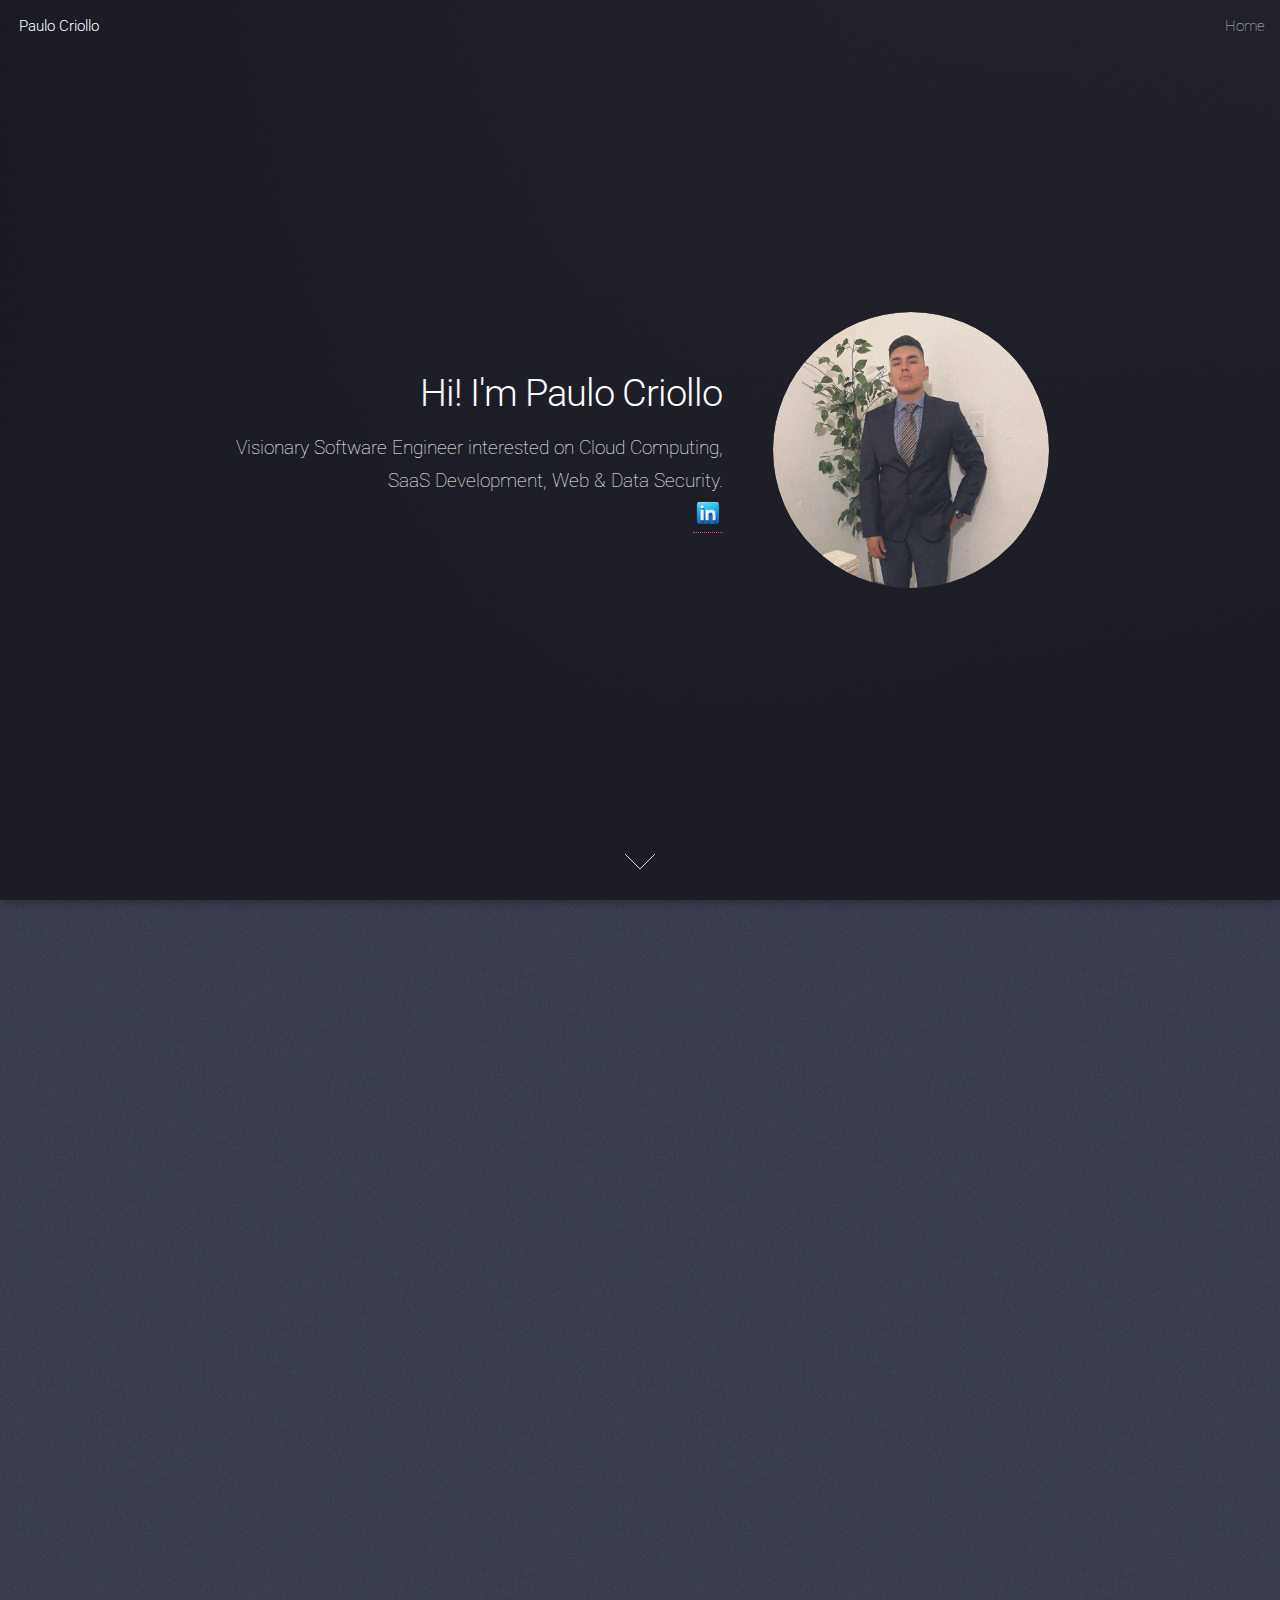
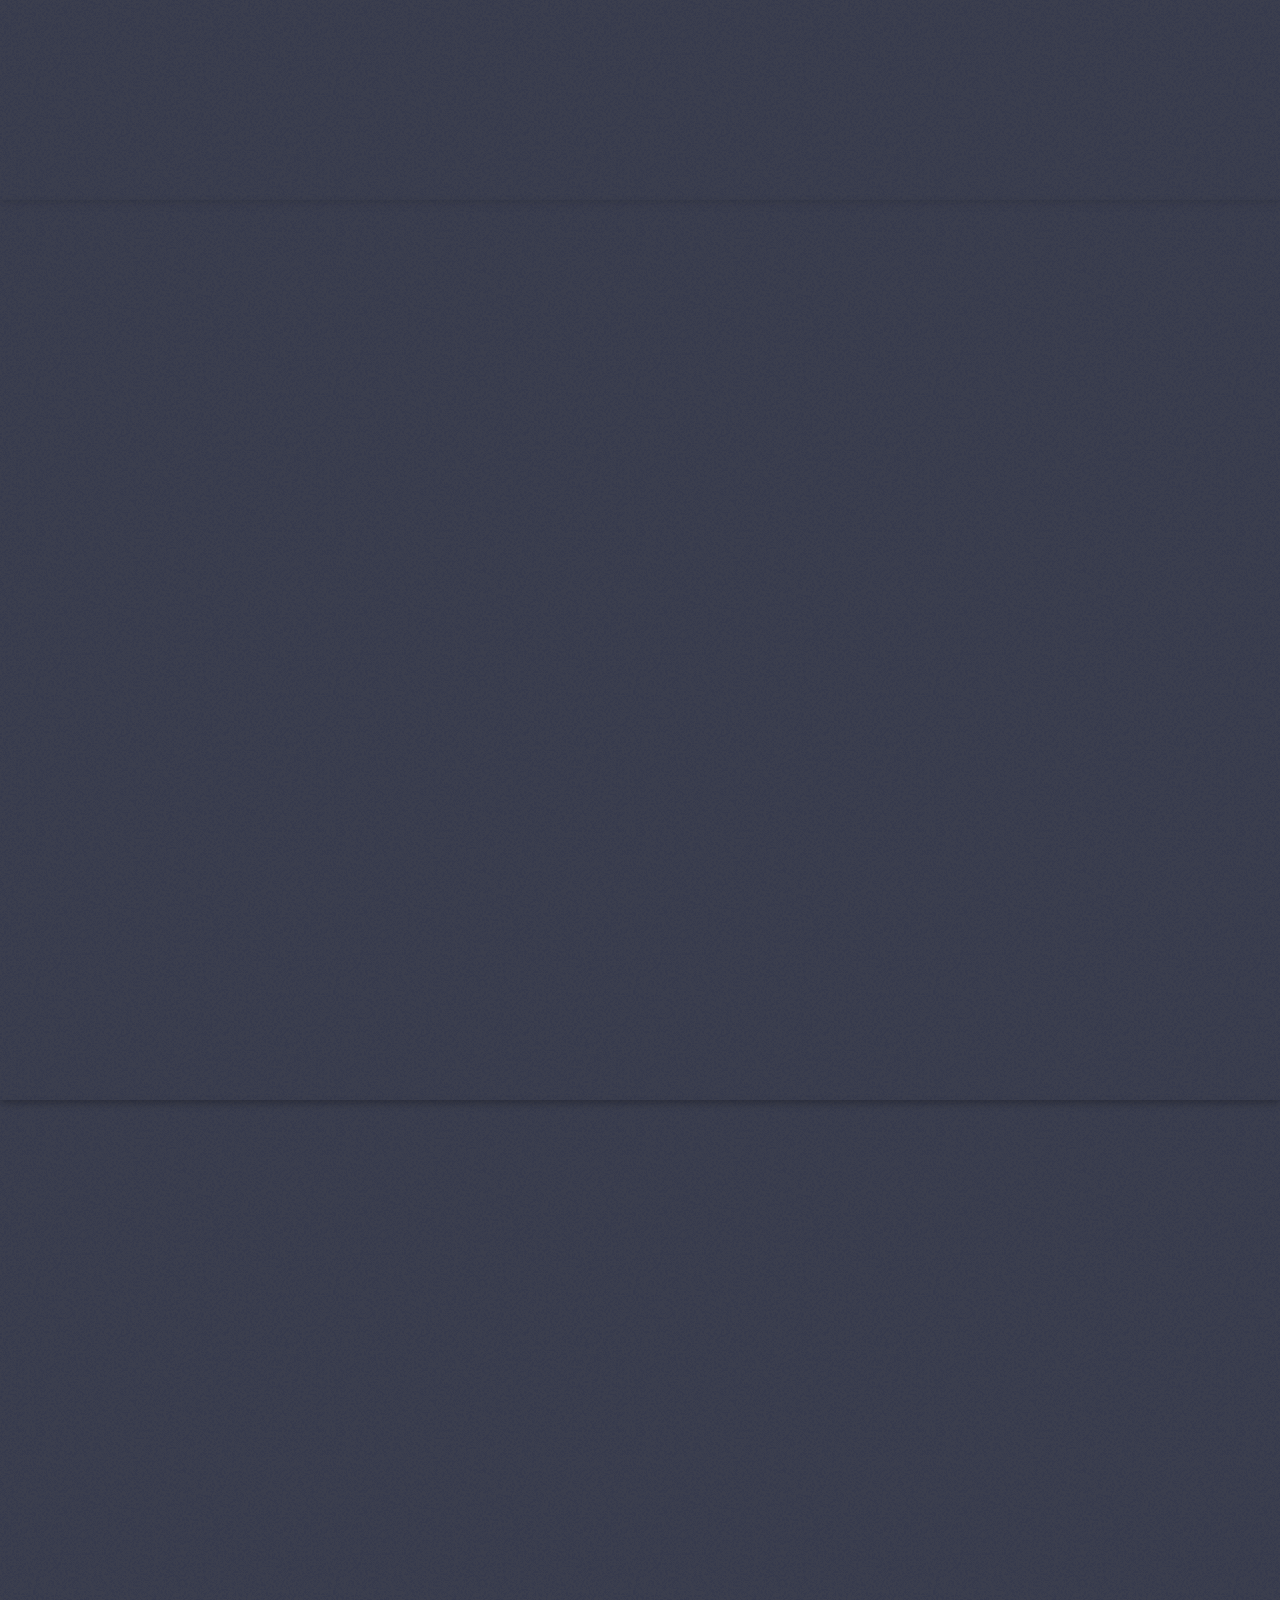
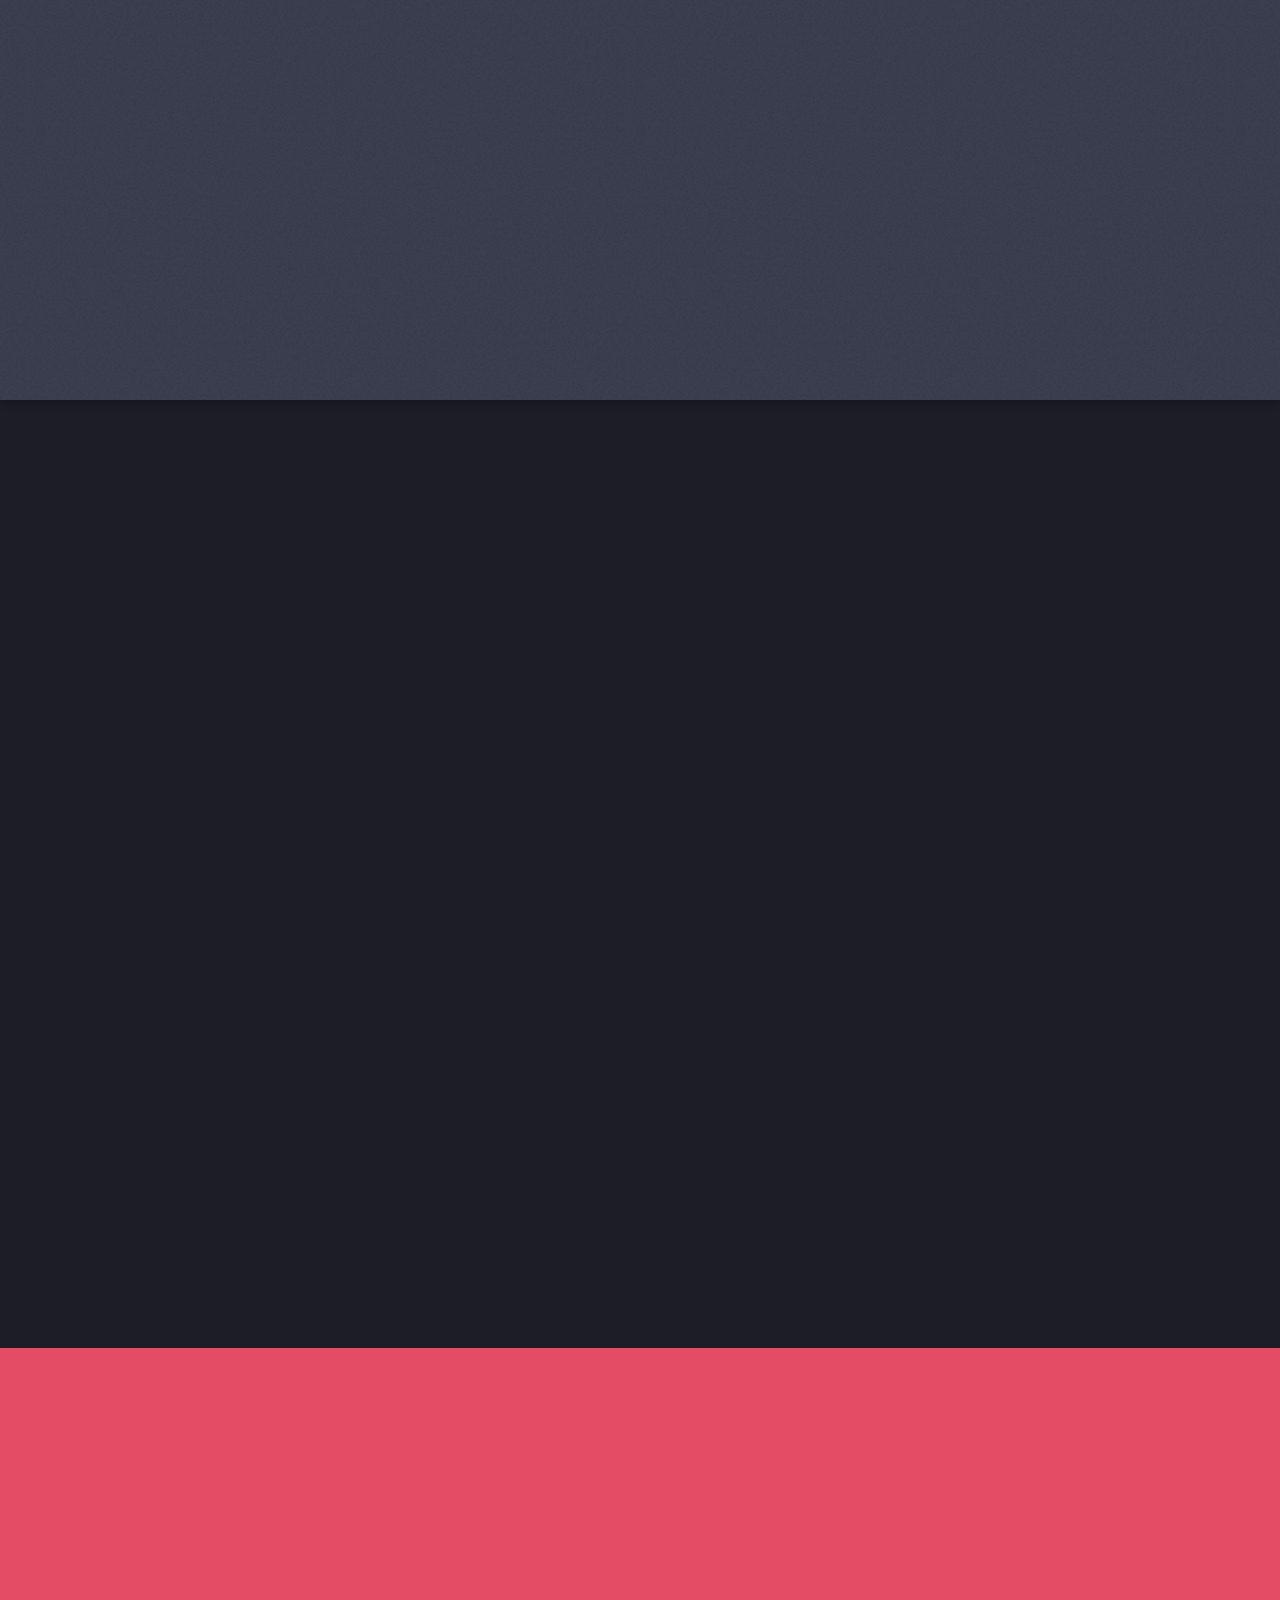
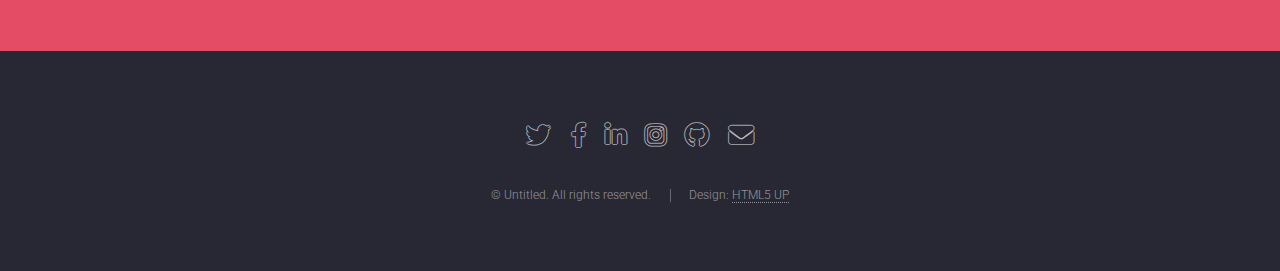
==== commit 15acb12e: "edited files" ====
--- a/index.html
+++ b/index.html
@@ -17,71 +17,60 @@
 
 			<!-- Header -->
 				<header id="header">
-					<h1 id="logo"><a href="index.html">Landed</a></h1>
+					<h1 id="logo"><a href="https://paulocs5.github.io/personal-landing-page/">Paulo Criollo</a></h1>
 					<nav id="nav">
 						<ul>
-							<li><a href="index.html">Home</a></li>
-							<li>
-								<a href="#">Layouts</a>
-								<ul>
-									<li><a href="left-sidebar.html">Left Sidebar</a></li>
-									<li><a href="right-sidebar.html">Right Sidebar</a></li>
-									<li><a href="no-sidebar.html">No Sidebar</a></li>
-									<li>
-										<a href="#">Submenu</a>
-										<ul>
-											<li><a href="#">Option 1</a></li>
-											<li><a href="#">Option 2</a></li>
-											<li><a href="#">Option 3</a></li>
-											<li><a href="#">Option 4</a></li>
-										</ul>
-									</li>
-								</ul>
-							</li>
-							<li><a href="elements.html">Elements</a></li>
-							<li><a href="#" class="button primary">Sign Up</a></li>
-						</ul>
-					</nav>
+							<li><a href="https://paulocs5.github.io/personal-landing-page/">Home</a></li>
+					</nav> 
 				</header>
 
 			<!-- Banner -->
 				<section id="banner">
 					<div class="content">
 						<header>
-							<h2>The future has landed</h2>
-							<p>And there are no hoverboards or flying cars.<br />
-							Just apps. Lots of mother flipping apps.</p>
-						</header>
-						<span class="image"><img src="images/pic01.jpg" alt="" /></span>
+							<h2>Hi! I'm Paulo Criollo </h2>
+							<p>Visionary Software Engineer interested on Cloud Computing, 
+								<br>SaaS Development, Web & Data Security. <br></p>
+								<a href="https://www.linkedin.com/in/paulocriollo/"><img src="page-images/linkedinlogo.png" alt="LinkedIn" height= 30, width="30"/></a>
+						</header>
+						<span class="image"><img src="page-images/profilepicture.jpg" alt="" /></span>
 					</div>
 					<a href="#one" class="goto-next scrolly">Next</a>
 				</section>
 
-			<!-- One -->
+			
+			
+			
+			
+			
+				<!-- One -->
 				<section id="one" class="spotlight style1 bottom">
-					<span class="image fit main"><img src="images/pic02.jpg" alt="" /></span>
+					<span class="image fit main"><img src="page-images/techworld.jpg" alt="" /></span>
 					<div class="content">
 						<div class="container">
 							<div class="row">
 								<div class="col-4 col-12-medium">
 									<header>
-										<h2>Odio faucibus ipsum integer consequat</h2>
-										<p>Nascetur eu nibh vestibulum amet gravida nascetur praesent</p>
+										<h2>About me</h2>
+										<p>Get to know the things I like the most:</p>
+										
+										<img src="page-images/trilogo.jpg" alt="Triathlon" 
+											height= 60, width="60"/></a>
+										<ul class="actions">
+											<li><a href="https://www.usatriathlon.org/multisport" class="button">Learn More</a></li>
+										</ul>
 									</header>
 								</div>
 								<div class="col-4 col-12-medium">
-									<p>Feugiat accumsan lorem eu ac lorem amet sed accumsan donec.
-									Blandit orci porttitor semper. Arcu phasellus tortor enim mi
-									nisi praesent dolor adipiscing. Integer mi sed nascetur cep aliquet
-									augue varius tempus lobortis porttitor accumsan consequat
-									adipiscing lorem dolor.</p>
+									<p>-Triathlon
+										<br> A multi-sport where skills and talent are shown for swimming, biking & running.
+											Considered one of the hardest endurance sports for its combined challenges where mental toughness and 
+											physical strength are tested. My honest opinion, triathlon is rewarding and competing is pure adrenaline.										 
+										<b>
+									</p>
 								</div>
 								<div class="col-4 col-12-medium">
-									<p>Morbi enim nascetur et placerat lorem sed iaculis neque ante
-									adipiscing adipiscing metus massa. Blandit orci porttitor semper.
-									Arcu phasellus tortor enim mi mi nisi praesent adipiscing. Integer
-									mi sed nascetur cep aliquet augue varius tempus. Feugiat lorem
-									ipsum dolor nullam.</p>
+									<img src="page-images/50mphbike.jpg" alt="Bike" height="290" width="375"/></a>
 								</div>
 							</div>
 						</div>
@@ -91,13 +80,14 @@
 
 			<!-- Two -->
 				<section id="two" class="spotlight style2 right">
-					<span class="image fit main"><img src="images/pic03.jpg" alt="" /></span>
-					<div class="content">
-						<header>
-							<h2>Interdum amet non magna accumsan</h2>
-							<p>Nunc commodo accumsan eget id nisi eu col volutpat magna</p>
-						</header>
-						<p>Feugiat accumsan lorem eu ac lorem amet ac arcu phasellus tortor enim mi mi nisi praesent adipiscing. Integer mi sed nascetur cep aliquet augue varius tempus lobortis porttitor lorem et accumsan consequat adipiscing lorem.</p>
+					<span class="image fit main"><img src="page-images/versillogo.jpg" alt="Versil Logo" /></span>
+					<div class="content">
+						<header>
+							<h2>Founder of Versil</h2>
+							<h3> Startup</h3>
+							<p>Developing a Financial Literacy App destined to people looking to improve their economic journey.</p>
+						</header>
+						<p>The vision and mission of this startup project is to bring more knowledgeable skills for everyone that wants to change their financial game. Expected to offer real time advising for capital investing, long-term retirement plans, stock market news and more features.  </p>
 						<ul class="actions">
 							<li><a href="#" class="button">Learn More</a></li>
 						</ul>
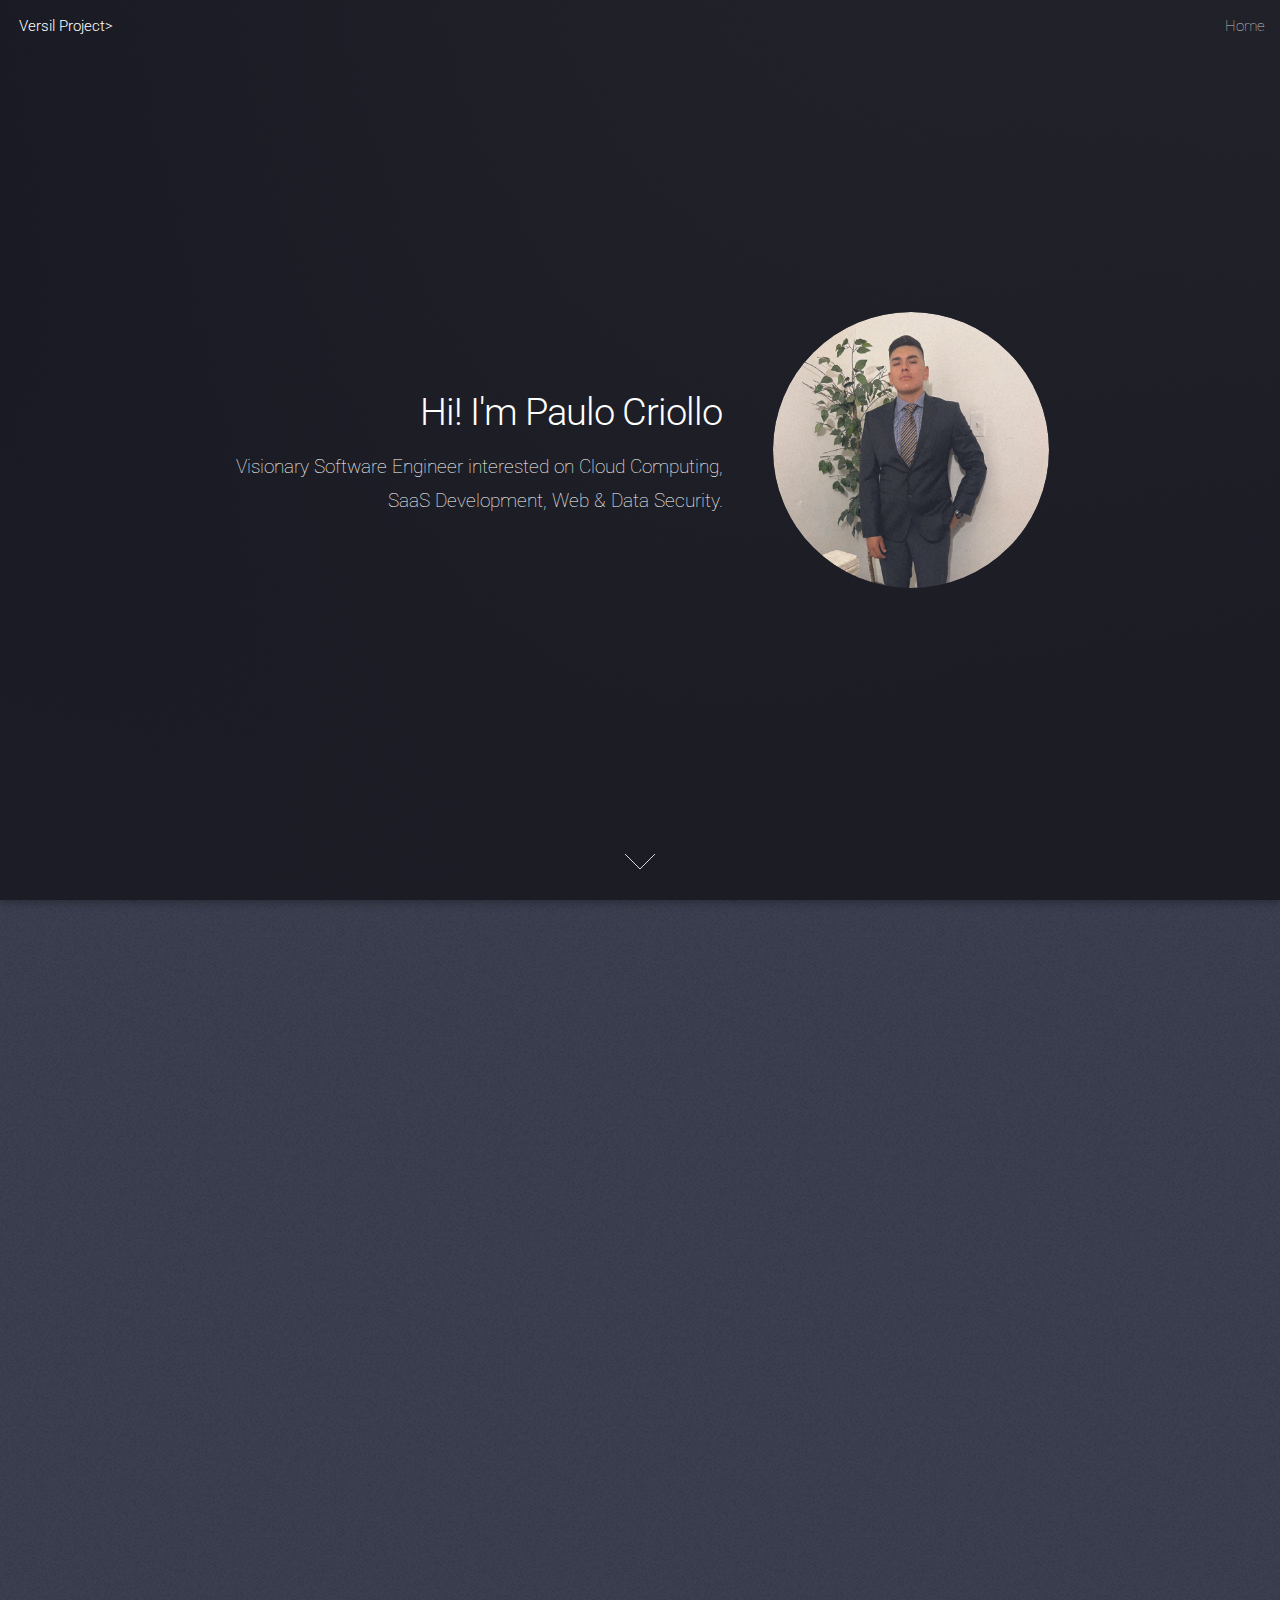
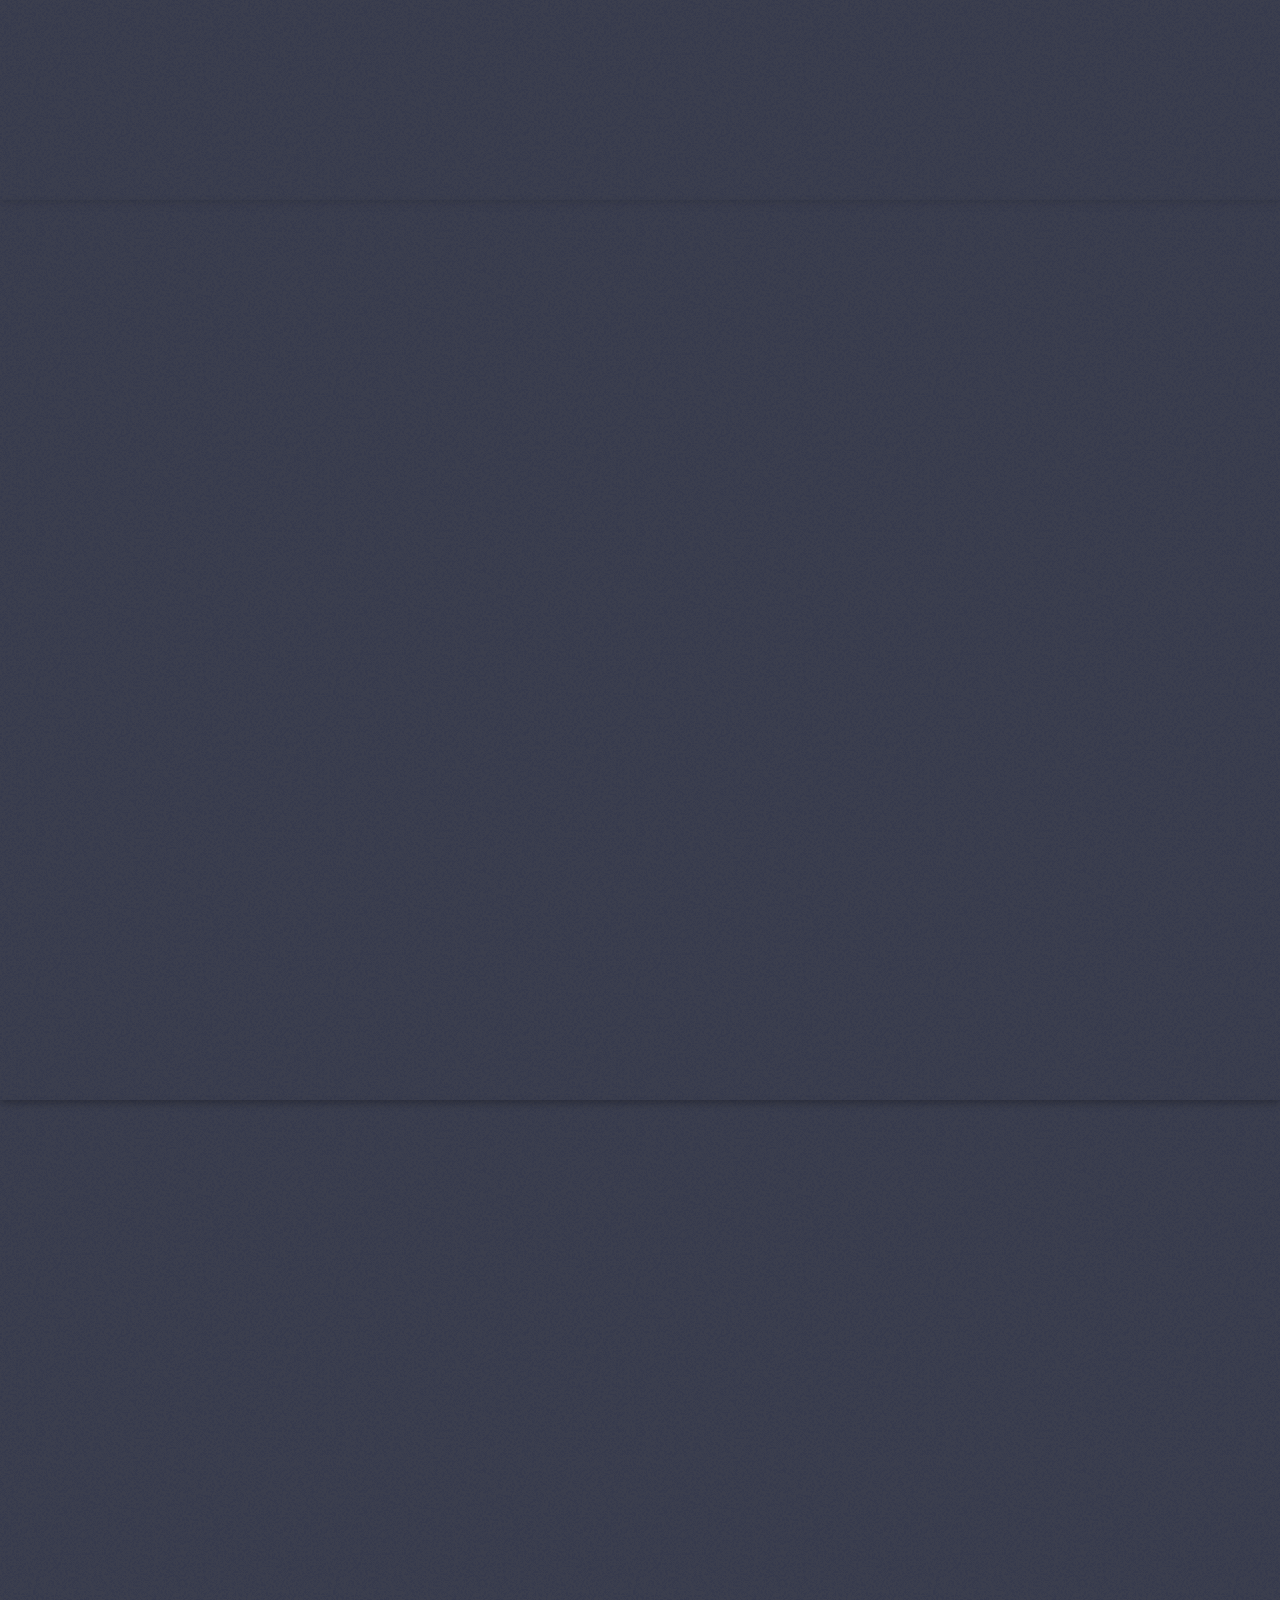
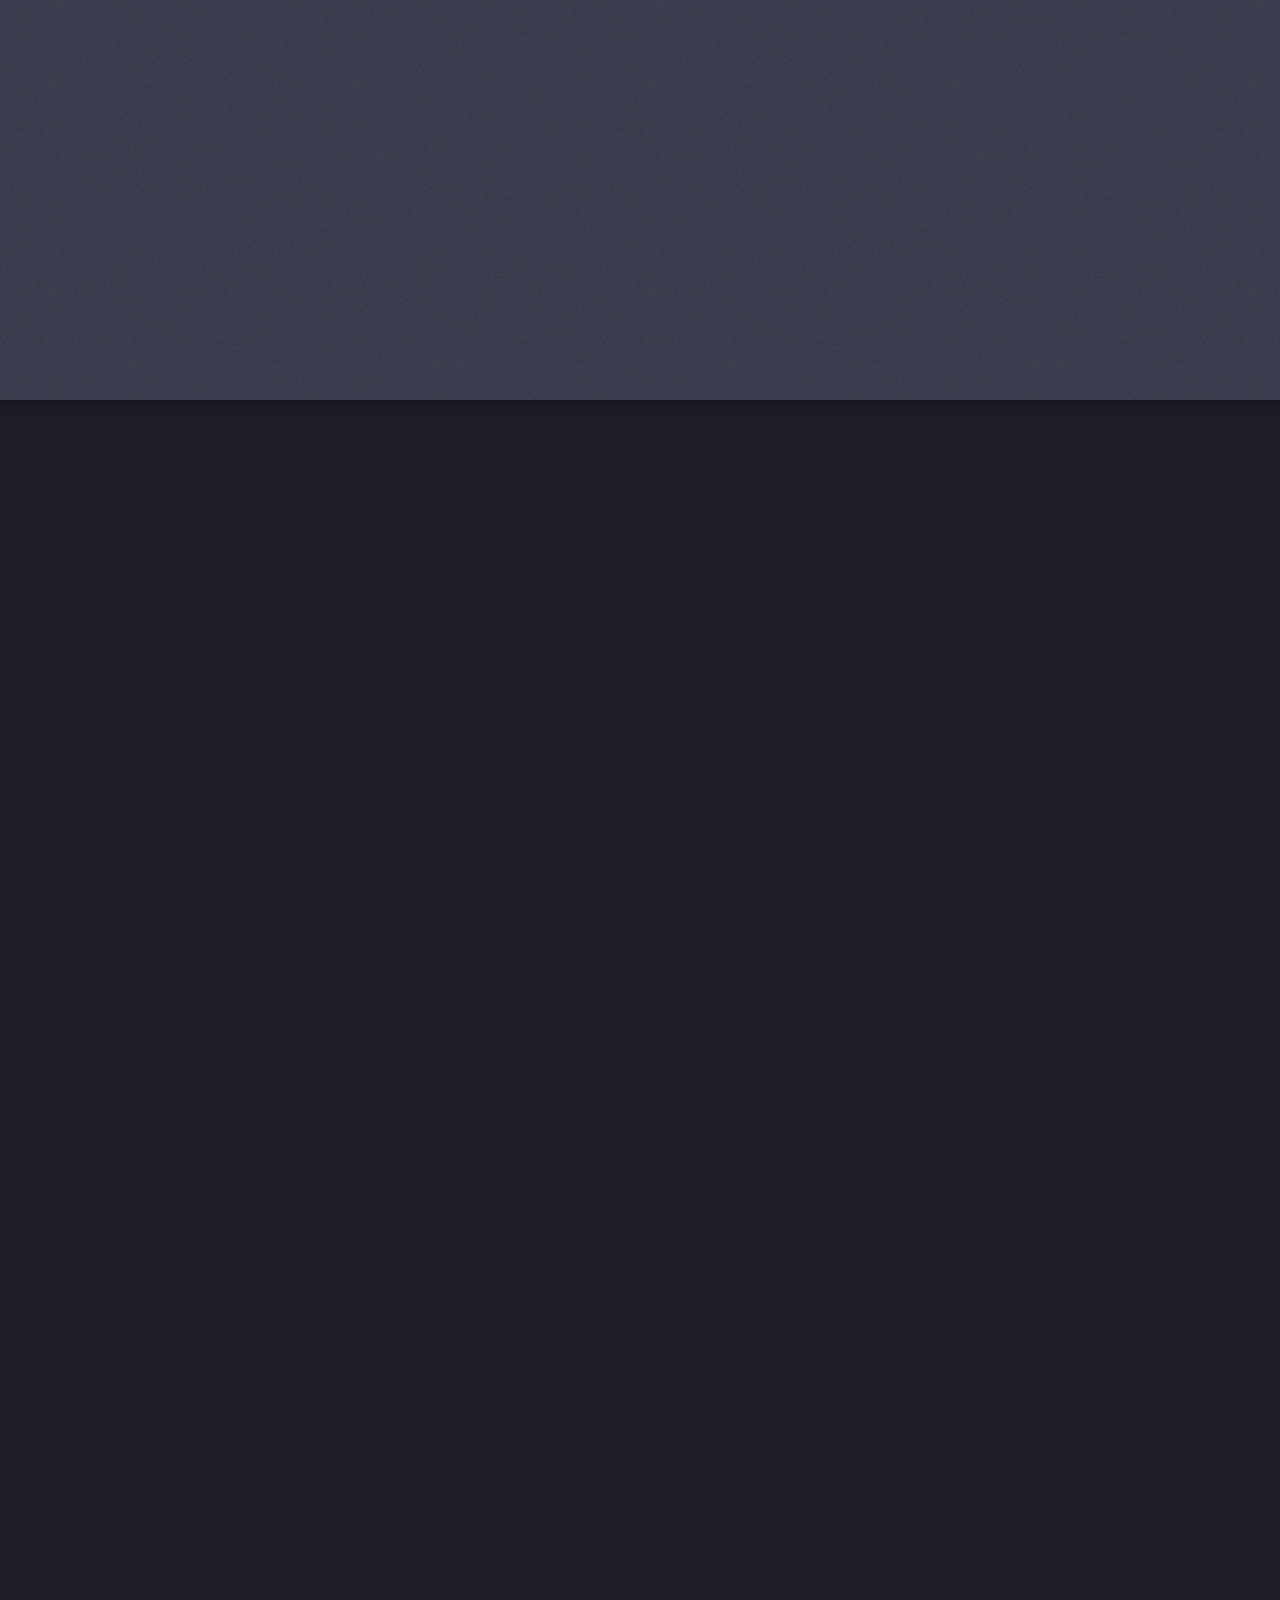
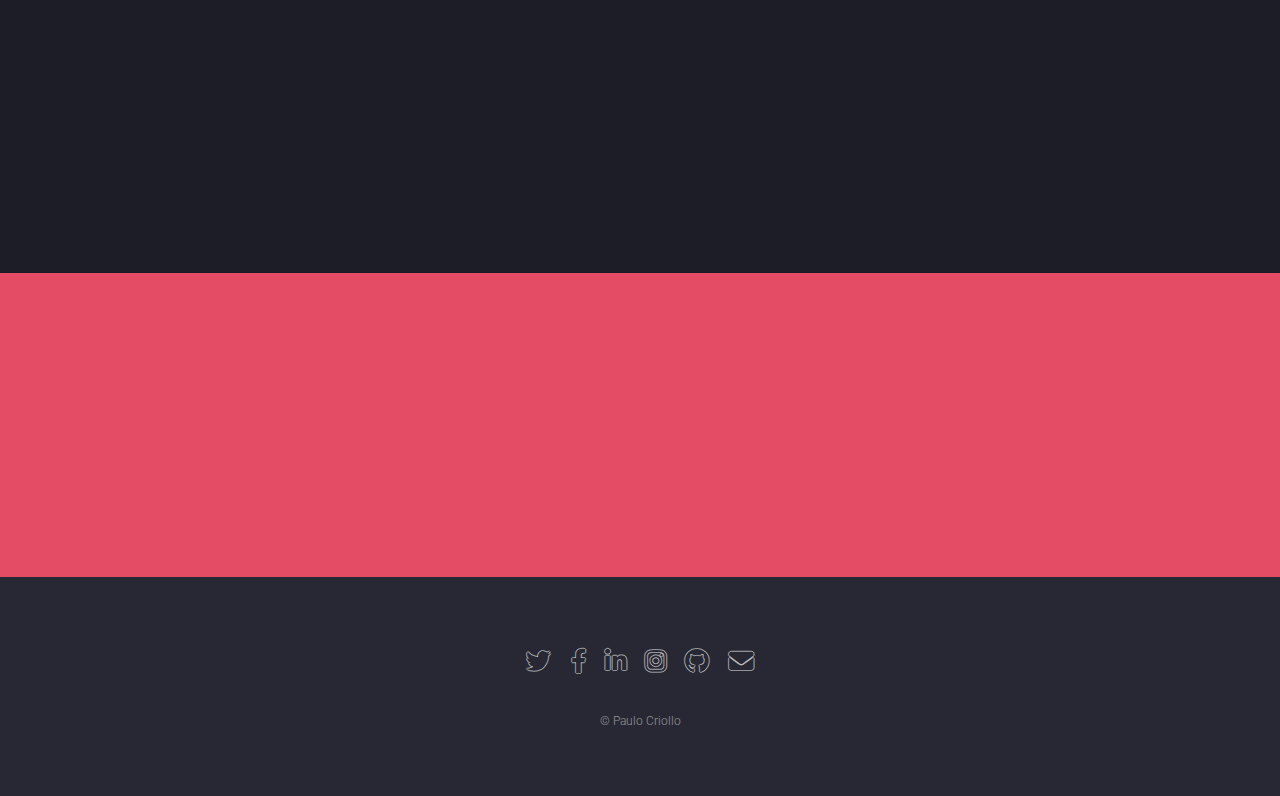
==== commit 8b3e2c84: "edited files" ====
--- a/index.html
+++ b/index.html
@@ -6,7 +6,7 @@
 -->
 <html>
 	<head>
-		<title>Landed by HTML5 UP</title>
+		<title>Paulo Criollo Landing Page</title>
 		<meta charset="utf-8" />
 		<meta name="viewport" content="width=device-width, initial-scale=1, user-scalable=no" />
 		<link rel="stylesheet" href="assets/css/main.css" />
@@ -17,10 +17,11 @@
 
 			<!-- Header -->
 				<header id="header">
-					<h1 id="logo"><a href="https://paulocs5.github.io/personal-landing-page/">Paulo Criollo</a></h1>
+					<h1 id="logo"><a href="https://paulocs5.github.io/personal-landing-page/">Versil Project></h1>
 					<nav id="nav">
 						<ul>
 							<li><a href="https://paulocs5.github.io/personal-landing-page/">Home</a></li>
+						</ul>
 					</nav> 
 				</header>
 
@@ -30,21 +31,17 @@
 						<header>
 							<h2>Hi! I'm Paulo Criollo </h2>
 							<p>Visionary Software Engineer interested on Cloud Computing, 
-								<br>SaaS Development, Web & Data Security. <br></p>
-								<a href="https://www.linkedin.com/in/paulocriollo/"><img src="page-images/linkedinlogo.png" alt="LinkedIn" height= 30, width="30"/></a>
+								<br>SaaS Development, Web & Data Security. <br>
+							</p>
 						</header>
 						<span class="image"><img src="page-images/profilepicture.jpg" alt="" /></span>
 					</div>
 					<a href="#one" class="goto-next scrolly">Next</a>
 				</section>
 
-			
-			
-			
-			
 			
 				<!-- One -->
-				<section id="one" class="spotlight style1 bottom">
+				<section id="one" class="spotlight style1 bottom">¬
 					<span class="image fit main"><img src="page-images/techworld.jpg" alt="" /></span>
 					<div class="content">
 						<div class="container">
@@ -70,7 +67,7 @@
 									</p>
 								</div>
 								<div class="col-4 col-12-medium">
-									<img src="page-images/50mphbike.jpg" alt="Bike" height="290" width="375"/></a>
+									<img src="page-images/50mphbike.jpg" alt="Bike" height="250" width="375"/></a>
 								</div>
 							</div>
 						</div>
@@ -80,14 +77,14 @@
 
 			<!-- Two -->
 				<section id="two" class="spotlight style2 right">
-					<span class="image fit main"><img src="page-images/versillogo.jpg" alt="Versil Logo" /></span>
+					<span class="image fit main"><img src="page-images/versilwall.jpg" alt="Versil Logo" /></span>
 					<div class="content">
 						<header>
 							<h2>Founder of Versil</h2>
-							<h3> Startup</h3>
+							<h3> - Startup</h3>
 							<p>Developing a Financial Literacy App destined to people looking to improve their economic journey.</p>
 						</header>
-						<p>The vision and mission of this startup project is to bring more knowledgeable skills for everyone that wants to change their financial game. Expected to offer real time advising for capital investing, long-term retirement plans, stock market news and more features.  </p>
+						<p>The vision of this startup project is to bring more knowledgeable skills for everyone that wants to change their financial game. Expected to offer real time advising for capital investing, long-term retirement plans, stock market news and more features.  </p>
 						<ul class="actions">
 							<li><a href="#" class="button">Learn More</a></li>
 						</ul>
@@ -96,45 +93,75 @@
 				</section>
 
 			<!-- Three -->
-				<section id="three" class="spotlight style3 left">
-					<span class="image fit main bottom"><img src="images/pic04.jpg" alt="" /></span>
-					<div class="content">
-						<header>
-							<h2>Interdum felis blandit praesent sed augue</h2>
-							<p>Accumsan integer ultricies aliquam vel massa sapien phasellus</p>
-						</header>
-						<p>Feugiat accumsan lorem eu ac lorem amet ac arcu phasellus tortor enim mi mi nisi praesent adipiscing. Integer mi sed nascetur cep aliquet augue varius tempus lobortis porttitor lorem et accumsan consequat adipiscing lorem.</p>
+			<section id="three" class="spotlight style3 left">
+				<div class="video">
+					<video  playsinline autoplay loop muted poster="">
+						<source src="page-videos/binary.mov" type="video/mov">
+					</video>
+				</div>
+				<div class="content">
+					<header>
+						<h2>Professional Experience</h2> 
 						<ul class="actions">
-							<li><a href="#" class="button">Learn More</a></li>
+							<li><a href="https://drive.google.com/file/d/1MVLguIKPMnrYsEelD6ivT7YCQlzvWU76/view?usp=sharing" class="button">Resume</a></li>
 						</ul>
-					</div>
-					<a href="#four" class="goto-next scrolly">Next</a>
-				</section>
+					</header>
+						<h5> - Junior Active Directory/Azure Cloud Administration @DSS </h5>
+						<a href="https://www.nyc.gov/site/dss/index.page"><img src="icons/dsslogo.png" height="50" width="150"></a>
+					<div>
+						<h5> - Software Engineer Fellowship @Headstarter AI </h5>
+						<a href="https://www.nyc.gov/site/dss/index.page"><img src="icons/headstarter.png" height="60" width="150"></a>	
+					</div>
+
+					<div>
+						<h5> - Rockaway Beach Lifeguard (Seasonal) @NYC Parks</h5>
+						<a href="https://www.nycgovparks.org/opportunities/jobs/lifeguards/training-program"><img src="icons/cityparks.png" height="60" width="150"></a>	
+					</div>
+
+					<div>
+						<h5> - Aquatics Center @Queens College</h5>
+						<a href="https://www.nycgovparks.org/opportunities/jobs/lifeguards/training-program"><img src="icons/cityparks.png" height="60" width="150"></a>	
+					</div>
+
+				</div>
+				<a href="#four" class="goto-next scrolly">Next</a>
+			</section>
+			
 
 			<!-- Four -->
 				<section id="four" class="wrapper style1 special fade-up">
 					<div class="container">
 						<header class="major">
-							<h2>Accumsan sed tempus adipiscing blandit</h2>
-							<p>Iaculis ac volutpat vis non enim gravida nisi faucibus posuere arcu consequat</p>
+							<h2>Certifications</h2>
 						</header>
 						<div class="box alt">
 							<div class="row gtr-uniform">
-								<section class="col-4 col-6-medium col-12-xsmall">
-									<span class="icon solid alt major fa-chart-area"></span>
-									<h3>Ipsum sed commodo</h3>
-									<p>Feugiat accumsan lorem eu ac lorem amet accumsan donec. Blandit orci porttitor.</p>
-								</section>
-								<section class="col-4 col-6-medium col-12-xsmall">
-									<span class="icon solid alt major fa-comment"></span>
-									<h3>Eleifend lorem ornare</h3>
-									<p>Feugiat accumsan lorem eu ac lorem amet accumsan donec. Blandit orci porttitor.</p>
-								</section>
-								<section class="col-4 col-6-medium col-12-xsmall">
-									<span class="icon solid alt major fa-flask"></span>
-									<h3>Cubilia cep lobortis</h3>
-									<p>Feugiat accumsan lorem eu ac lorem amet accumsan donec. Blandit orci porttitor.</p>
-								</section>
+									<section class="col-4 col-6-medium col-14-xsmall">
+									<a href="https://drive.google.com/file/d/1M_c_Wf2MZ5IfIWRNERdZcUp5dCYSs3cu/view?usp=sharing"><img src="icons/azureicon.png" height="50" width="50"></a>
+									<h3>Azure </h3>
+									<p> - Intro to Microsoft Azure Platform </p>
+								</section>
+
+								<section class="col-4 col-6-medium col-12-xsmall">
+									<a href="https://drive.google.com/file/d/136E0CHhn-uGy96UIhefMyKJvgfTMDfpw/view?usp=sharing"><img src="icons/devopsicon.png" height="50" width="50"></a>
+									<h3>Azure DevOps</h3>
+									<p>- CI/CD Pipelines</p>
+								</section>
+
+								<section class="col-4 col-6-medium col-12-xsmall">
+									<a href="https://www.nycgovparks.org/opportunities/jobs/lifeguards/training-program"><img src="icons/nycparks.png" height="50" width="50"></a>
+									<h3>NYC Department of Parks</h3>
+									<p> - Cardiopulmonary Resuscitation & First Aid 
+										<br> - Lifeguarding Training
+									</p>
+								</section>
+
+								<div class="container">
+									<header class="major">
+										<h2>A c h i e v i e m e n t s</h2>
+									</header>
+
+
 								<section class="col-4 col-6-medium col-12-xsmall">
 									<span class="icon solid alt major fa-paper-plane"></span>
 									<h3>Non semper interdum</h3>
@@ -164,7 +191,7 @@
 				<section id="five" class="wrapper style2 special fade">
 					<div class="container">
 						<header>
-							<h2>Magna faucibus lorem diam</h2>
+							<h2>Let's connect!</h2>
 							<p>Ante metus praesent faucibus ante integer id accumsan eleifend</p>
 						</header>
 						<form method="post" action="#" class="cta">
@@ -187,7 +214,7 @@
 						<li><a href="#" class="icon solid alt fa-envelope"><span class="label">Email</span></a></li>
 					</ul>
 					<ul class="copyright">
-						<li>&copy; Untitled. All rights reserved.</li><li>Design: <a href="http://html5up.net">HTML5 UP</a></li>
+						<li>&copy; Paulo Criollo</li>
 					</ul>
 				</footer>
 
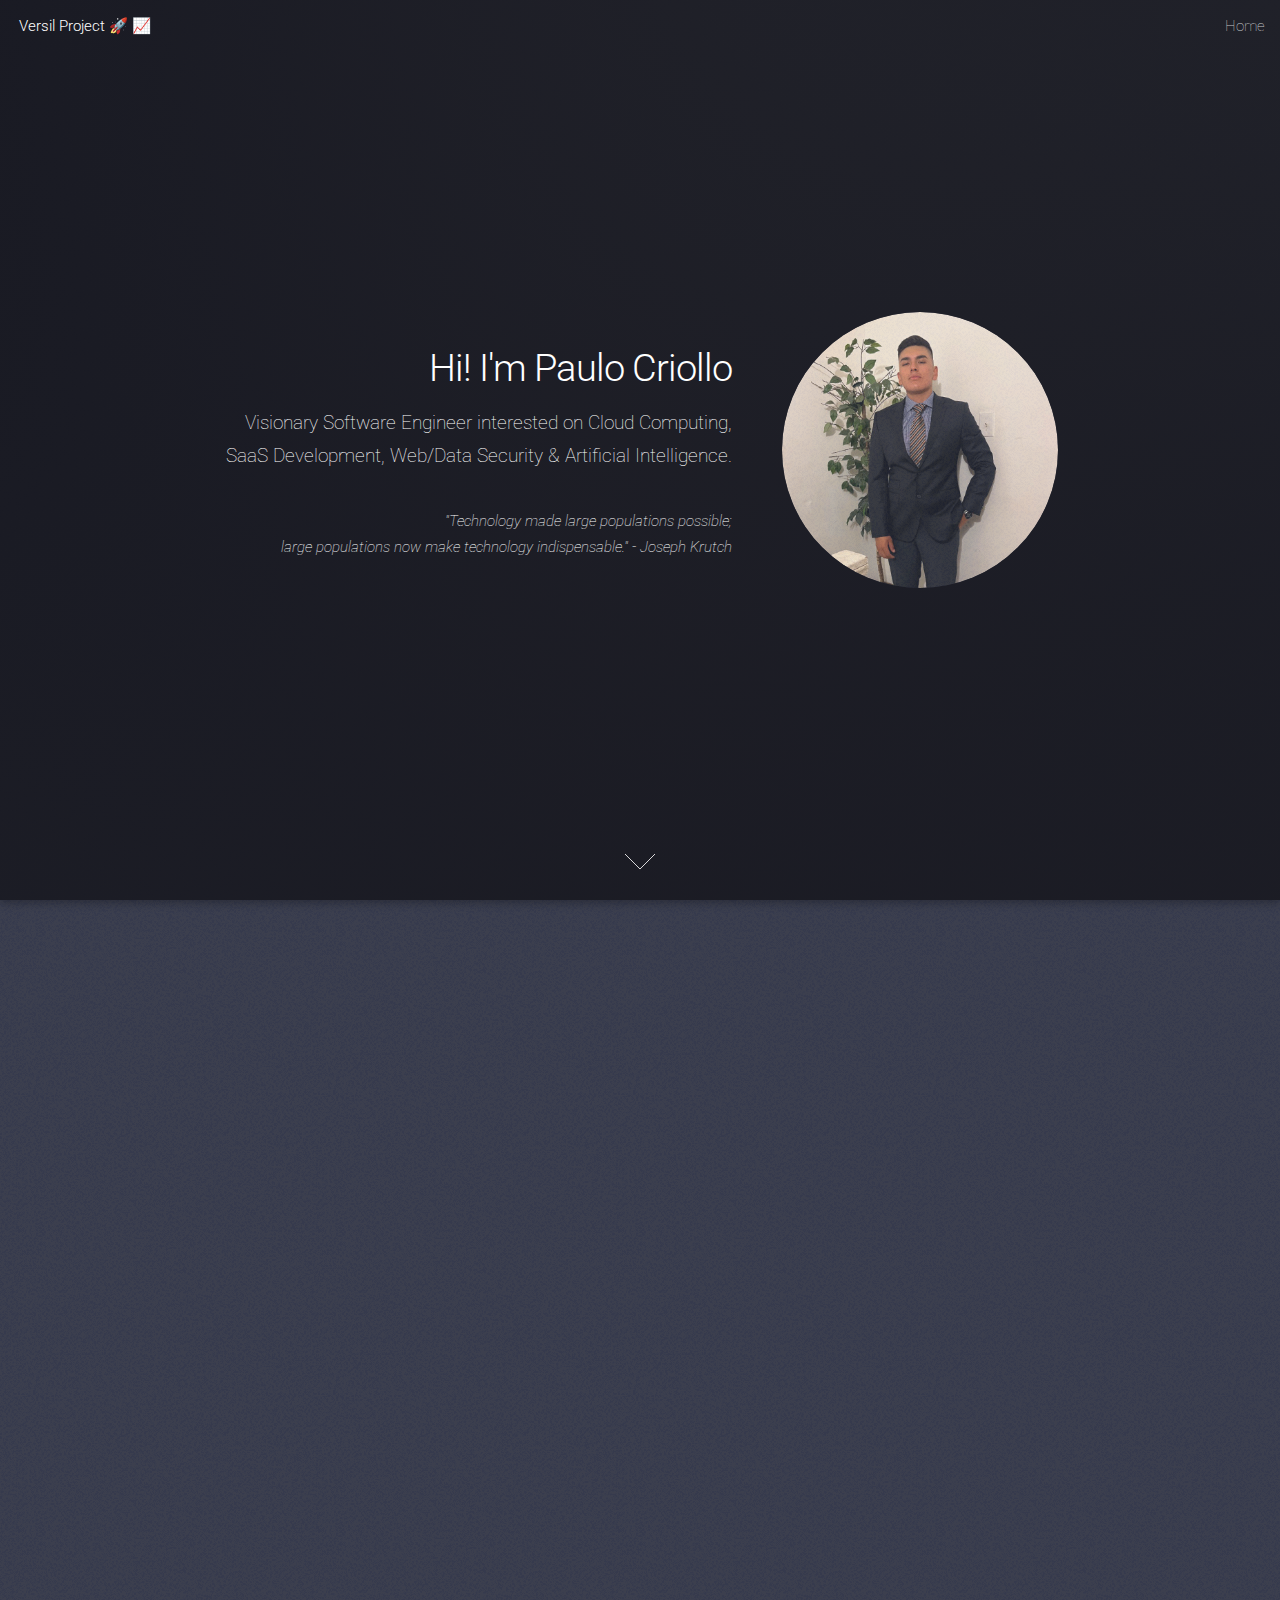
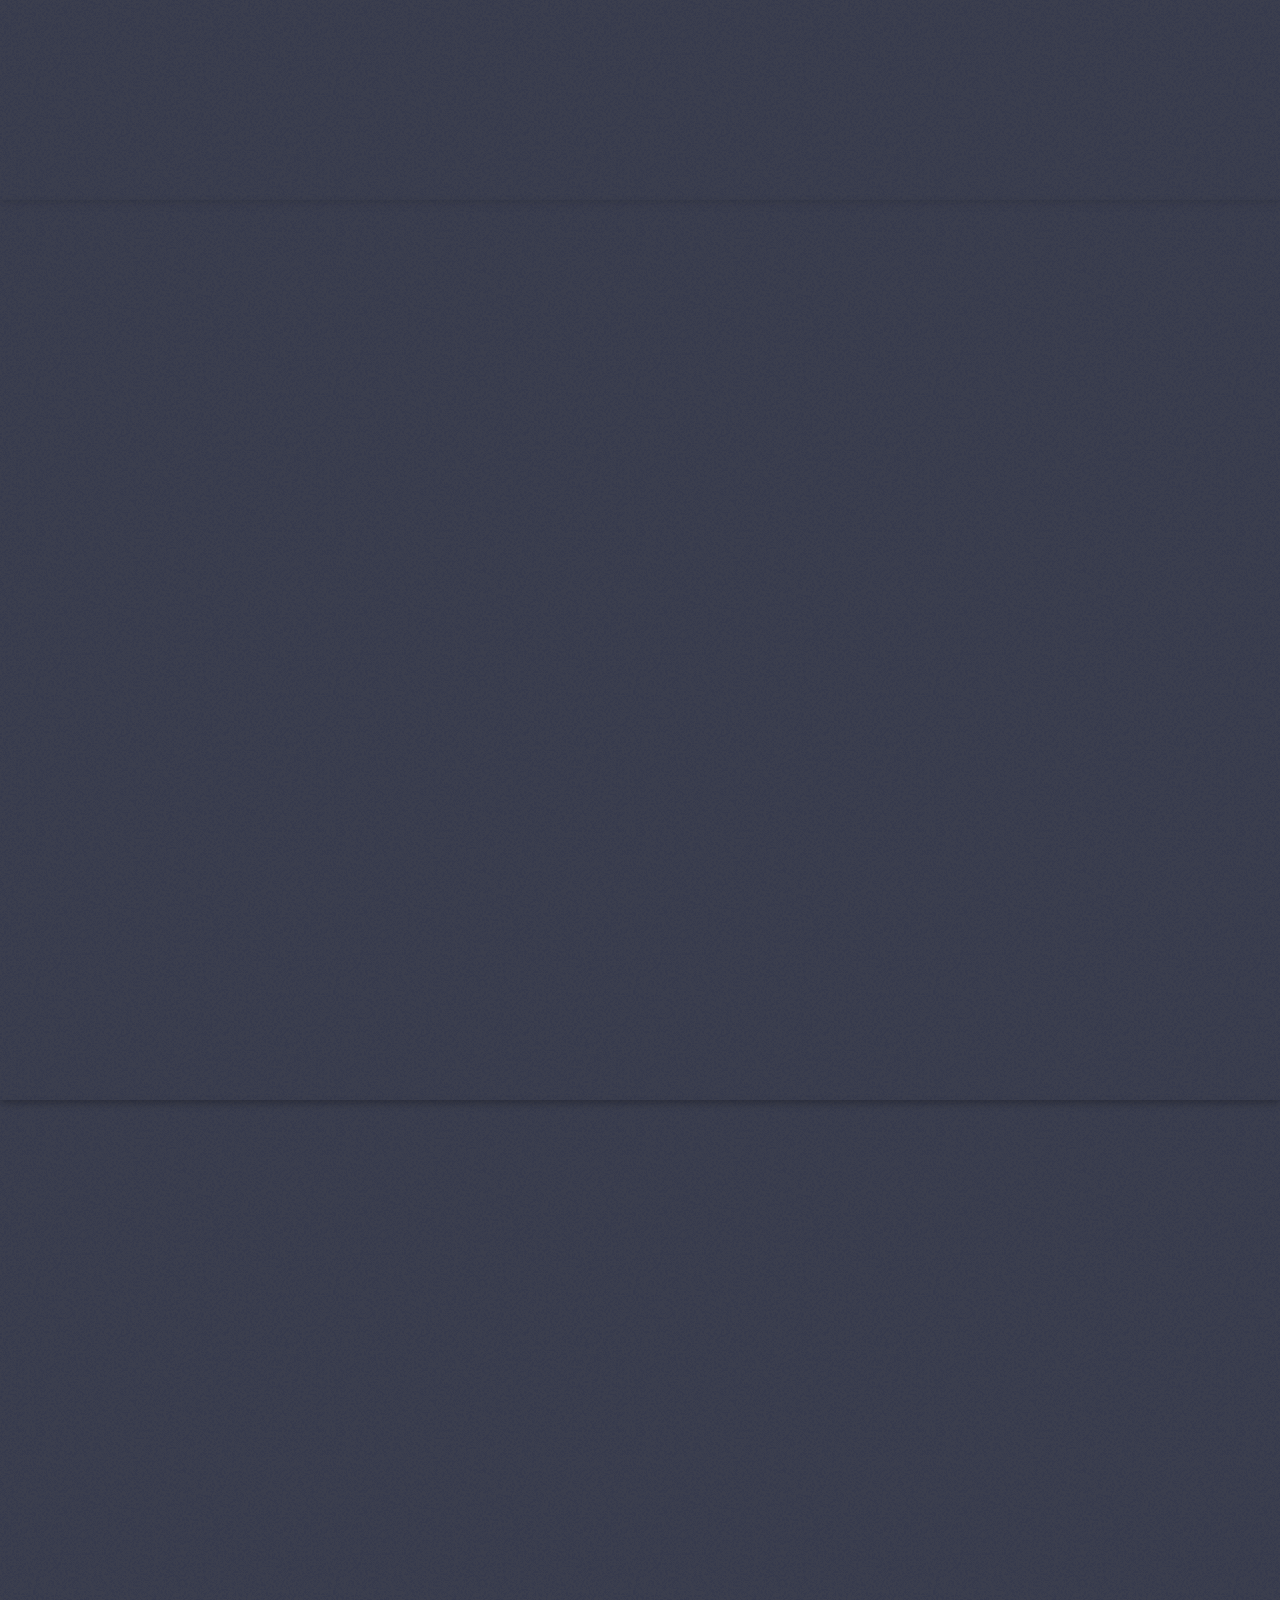
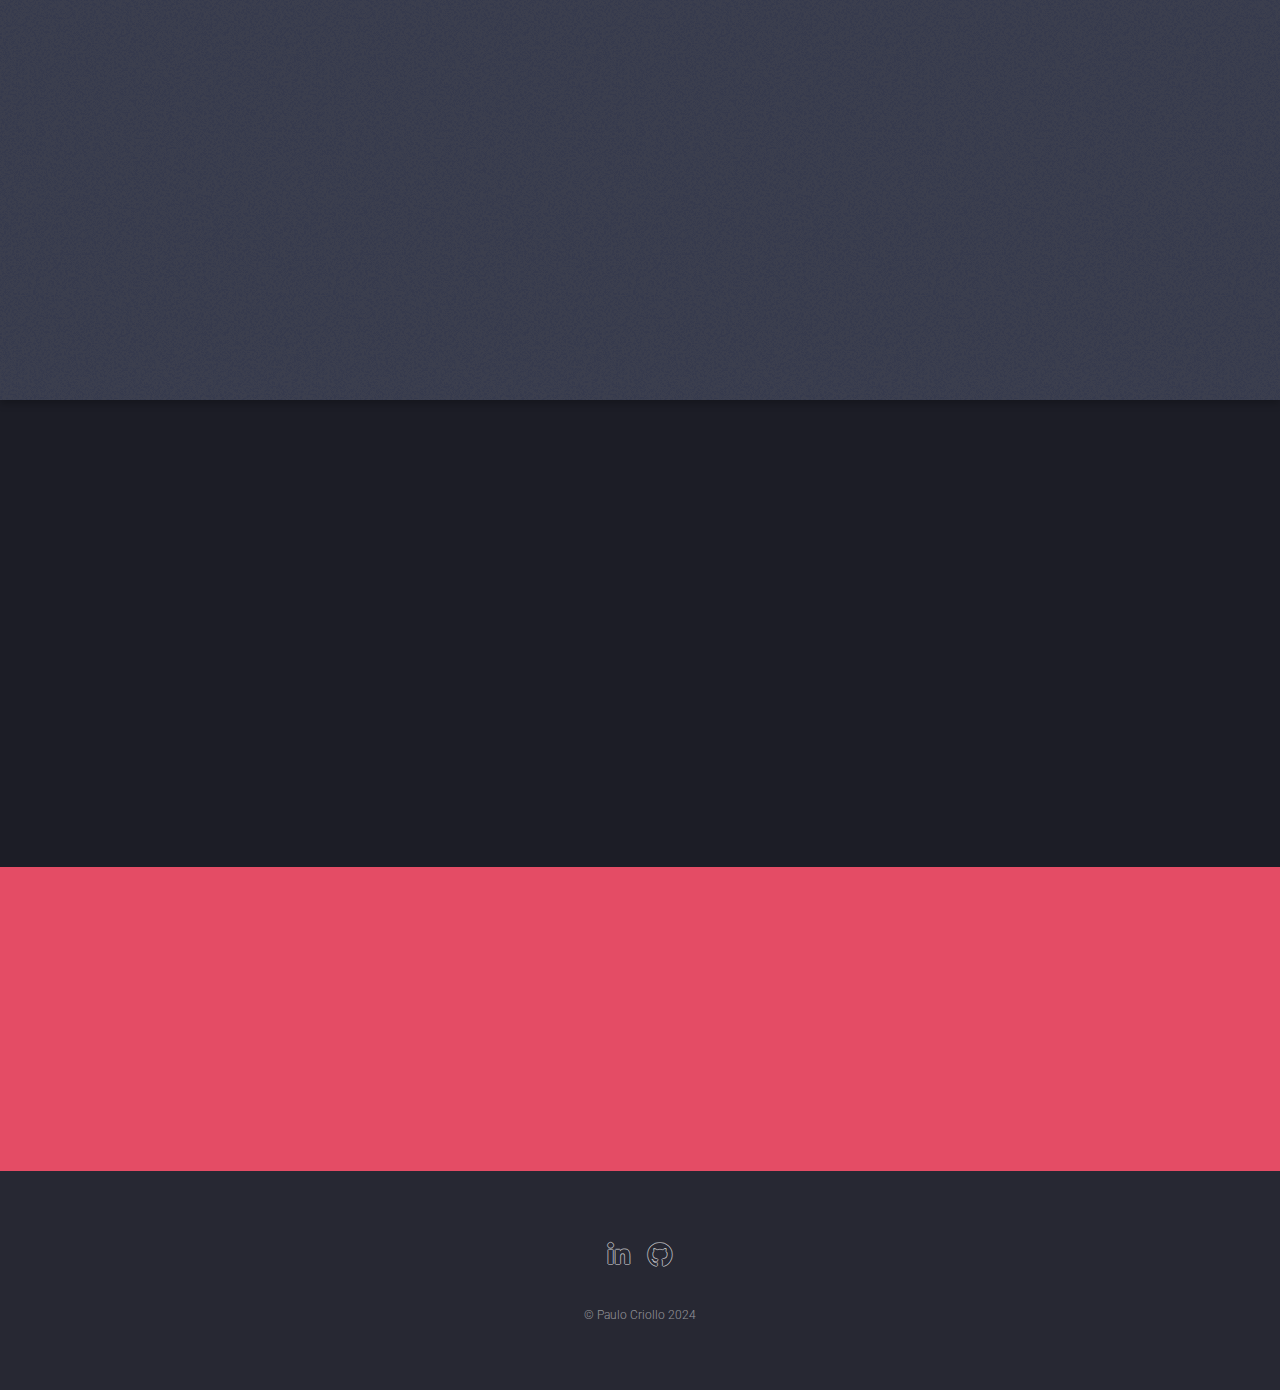
==== commit 67ee16df: "edited files" ====
--- a/index.html
+++ b/index.html
@@ -1,9 +1,7 @@
+<!-- Paulo Criollo-->
+<!--Landed by HTML5 UP-->
+
 <!DOCTYPE HTML>
-<!--
-	Landed by HTML5 UP
-	html5up.net | @ajlkn
-	Free for personal and commercial use under the CCA 3.0 license (html5up.net/license)
--->
 <html>
 	<head>
 		<title>Paulo Criollo Landing Page</title>
@@ -17,10 +15,10 @@
 
 			<!-- Header -->
 				<header id="header">
-					<h1 id="logo"><a href="https://paulocs5.github.io/personal-landing-page/">Versil Project></h1>
+					<h1 id="logo"><a href="#two"> Versil Project 🚀 📈 </h1>
 					<nav id="nav">
 						<ul>
-							<li><a href="https://paulocs5.github.io/personal-landing-page/">Home</a></li>
+							<li><a href="https://paulocs5.github.io/personal-landing-page/"> Home </a></li>
 						</ul>
 					</nav> 
 				</header>
@@ -29,15 +27,20 @@
 				<section id="banner">
 					<div class="content">
 						<header>
-							<h2>Hi! I'm Paulo Criollo </h2>
-							<p>Visionary Software Engineer interested on Cloud Computing, 
-								<br>SaaS Development, Web & Data Security. <br>
+							<h2> Hi! I'm Paulo Criollo </h2>
+							<p> Visionary Software Engineer interested on Cloud Computing, 
+								<br> SaaS Development, Web/Data Security & Artificial Intelligence. <br>
 							</p>
+
+							<p> 	
+								<i><br> "Technology made large populations possible; <br>
+									large populations now make technology indispensable." - Joseph Krutch <br></i>
+							</p>
 						</header>
 						<span class="image"><img src="page-images/profilepicture.jpg" alt="" /></span>
 					</div>
-					<a href="#one" class="goto-next scrolly">Next</a>
-				</section>
+					<a href="#one" class="goto-next scrolly"> Next </a>
+				</section> 
 
 			
 				<!-- One -->
@@ -49,7 +52,7 @@
 								<div class="col-4 col-12-medium">
 									<header>
 										<h2>About me</h2>
-										<p>Get to know the things I like the most:</p>
+										<p>Get to know what I like the most:</p>
 										
 										<img src="page-images/trilogo.jpg" alt="Triathlon" 
 											height= 60, width="60"/></a>
@@ -77,7 +80,7 @@
 
 			<!-- Two -->
 				<section id="two" class="spotlight style2 right">
-					<span class="image fit main"><img src="page-images/versilwall.jpg" alt="Versil Logo" /></span>
+					<span class="image fit main"><img src="page-images/versilwallpaper.jpg" alt="Versil Logo" /></span>
 					<div class="content">
 						<header>
 							<h2>Founder of Versil</h2>
@@ -94,33 +97,29 @@
 
 			<!-- Three -->
 			<section id="three" class="spotlight style3 left">
-				<div class="video">
-					<video  playsinline autoplay loop muted poster="">
-						<source src="page-videos/binary.mov" type="video/mov">
-					</video>
-				</div>
+				<span class="image fit main"><img src="page-images/coding.jpg" alt="Versil Logo" /></span>
 				<div class="content">
 					<header>
-						<h2>Professional Experience</h2> 
+						<h2>-Experience</h2> 
 						<ul class="actions">
 							<li><a href="https://drive.google.com/file/d/1MVLguIKPMnrYsEelD6ivT7YCQlzvWU76/view?usp=sharing" class="button">Resume</a></li>
 						</ul>
 					</header>
-						<h5> - Junior Active Directory/Azure Cloud Administration @DSS </h5>
+						<i><h4> - Junior AD/Azure Cloud Admin Intern @DSS </h4></i>
 						<a href="https://www.nyc.gov/site/dss/index.page"><img src="icons/dsslogo.png" height="50" width="150"></a>
 					<div>
-						<h5> - Software Engineer Fellowship @Headstarter AI </h5>
-						<a href="https://www.nyc.gov/site/dss/index.page"><img src="icons/headstarter.png" height="60" width="150"></a>	
+						<i><h4> - Software Engineer Fellow @Headstarter AI </h4></i>
+						<a href="https://headstarter.co/"><img src="icons/headstarter.png" height="60" width="150"></a>	
 					</div>
 
 					<div>
-						<h5> - Rockaway Beach Lifeguard (Seasonal) @NYC Parks</h5>
+						<i><h4> - Rockaway Beach Lifeguard (Seasonal) @NYC Parks</h4></i>
 						<a href="https://www.nycgovparks.org/opportunities/jobs/lifeguards/training-program"><img src="icons/cityparks.png" height="60" width="150"></a>	
 					</div>
 
 					<div>
-						<h5> - Aquatics Center @Queens College</h5>
-						<a href="https://www.nycgovparks.org/opportunities/jobs/lifeguards/training-program"><img src="icons/cityparks.png" height="60" width="150"></a>	
+						<i><h4> - Aquatics Center Lifeguard @Queens College</h4></i>
+						<a href="https://queensknights.com/sports/2021/9/10/aquatics-center"><img src="icons/queens.png" height="80" width="110"></a>	
 					</div>
 
 				</div>
@@ -155,34 +154,6 @@
 										<br> - Lifeguarding Training
 									</p>
 								</section>
-
-								<div class="container">
-									<header class="major">
-										<h2>A c h i e v i e m e n t s</h2>
-									</header>
-
-
-								<section class="col-4 col-6-medium col-12-xsmall">
-									<span class="icon solid alt major fa-paper-plane"></span>
-									<h3>Non semper interdum</h3>
-									<p>Feugiat accumsan lorem eu ac lorem amet accumsan donec. Blandit orci porttitor.</p>
-								</section>
-								<section class="col-4 col-6-medium col-12-xsmall">
-									<span class="icon solid alt major fa-file"></span>
-									<h3>Odio laoreet accumsan</h3>
-									<p>Feugiat accumsan lorem eu ac lorem amet accumsan donec. Blandit orci porttitor.</p>
-								</section>
-								<section class="col-4 col-6-medium col-12-xsmall">
-									<span class="icon solid alt major fa-lock"></span>
-									<h3>Massa arcu accumsan</h3>
-									<p>Feugiat accumsan lorem eu ac lorem amet accumsan donec. Blandit orci porttitor.</p>
-								</section>
-							</div>
-						</div>
-						<footer class="major">
-							<ul class="actions special">
-								<li><a href="#" class="button">Magna sed feugiat</a></li>
-							</ul>
 						</footer>
 					</div>
 				</section>
@@ -192,7 +163,7 @@
 					<div class="container">
 						<header>
 							<h2>Let's connect!</h2>
-							<p>Ante metus praesent faucibus ante integer id accumsan eleifend</p>
+							<p>Don't hesitate to reach out, just send an email.</p>
 						</header>
 						<form method="post" action="#" class="cta">
 							<div class="row gtr-uniform gtr-50">
@@ -206,15 +177,11 @@
 			<!-- Footer -->
 				<footer id="footer">
 					<ul class="icons">
-						<li><a href="#" class="icon brands alt fa-twitter"><span class="label">Twitter</span></a></li>
-						<li><a href="#" class="icon brands alt fa-facebook-f"><span class="label">Facebook</span></a></li>
-						<li><a href="#" class="icon brands alt fa-linkedin-in"><span class="label">LinkedIn</span></a></li>
-						<li><a href="#" class="icon brands alt fa-instagram"><span class="label">Instagram</span></a></li>
-						<li><a href="#" class="icon brands alt fa-github"><span class="label">GitHub</span></a></li>
-						<li><a href="#" class="icon solid alt fa-envelope"><span class="label">Email</span></a></li>
+						<li><a href="https://www.linkedin.com/in/paulocriollo/" class="icon brands alt fa-linkedin-in"><span class="label">LinkedIn</span></a></li>
+						<li><a href="https://github.com/" class="icon brands alt fa-github"><span class="label">GitHub</span></a></li>
 					</ul>
 					<ul class="copyright">
-						<li>&copy; Paulo Criollo</li>
+						<li>&copy; Paulo Criollo 2024</li>
 					</ul>
 				</footer>
 
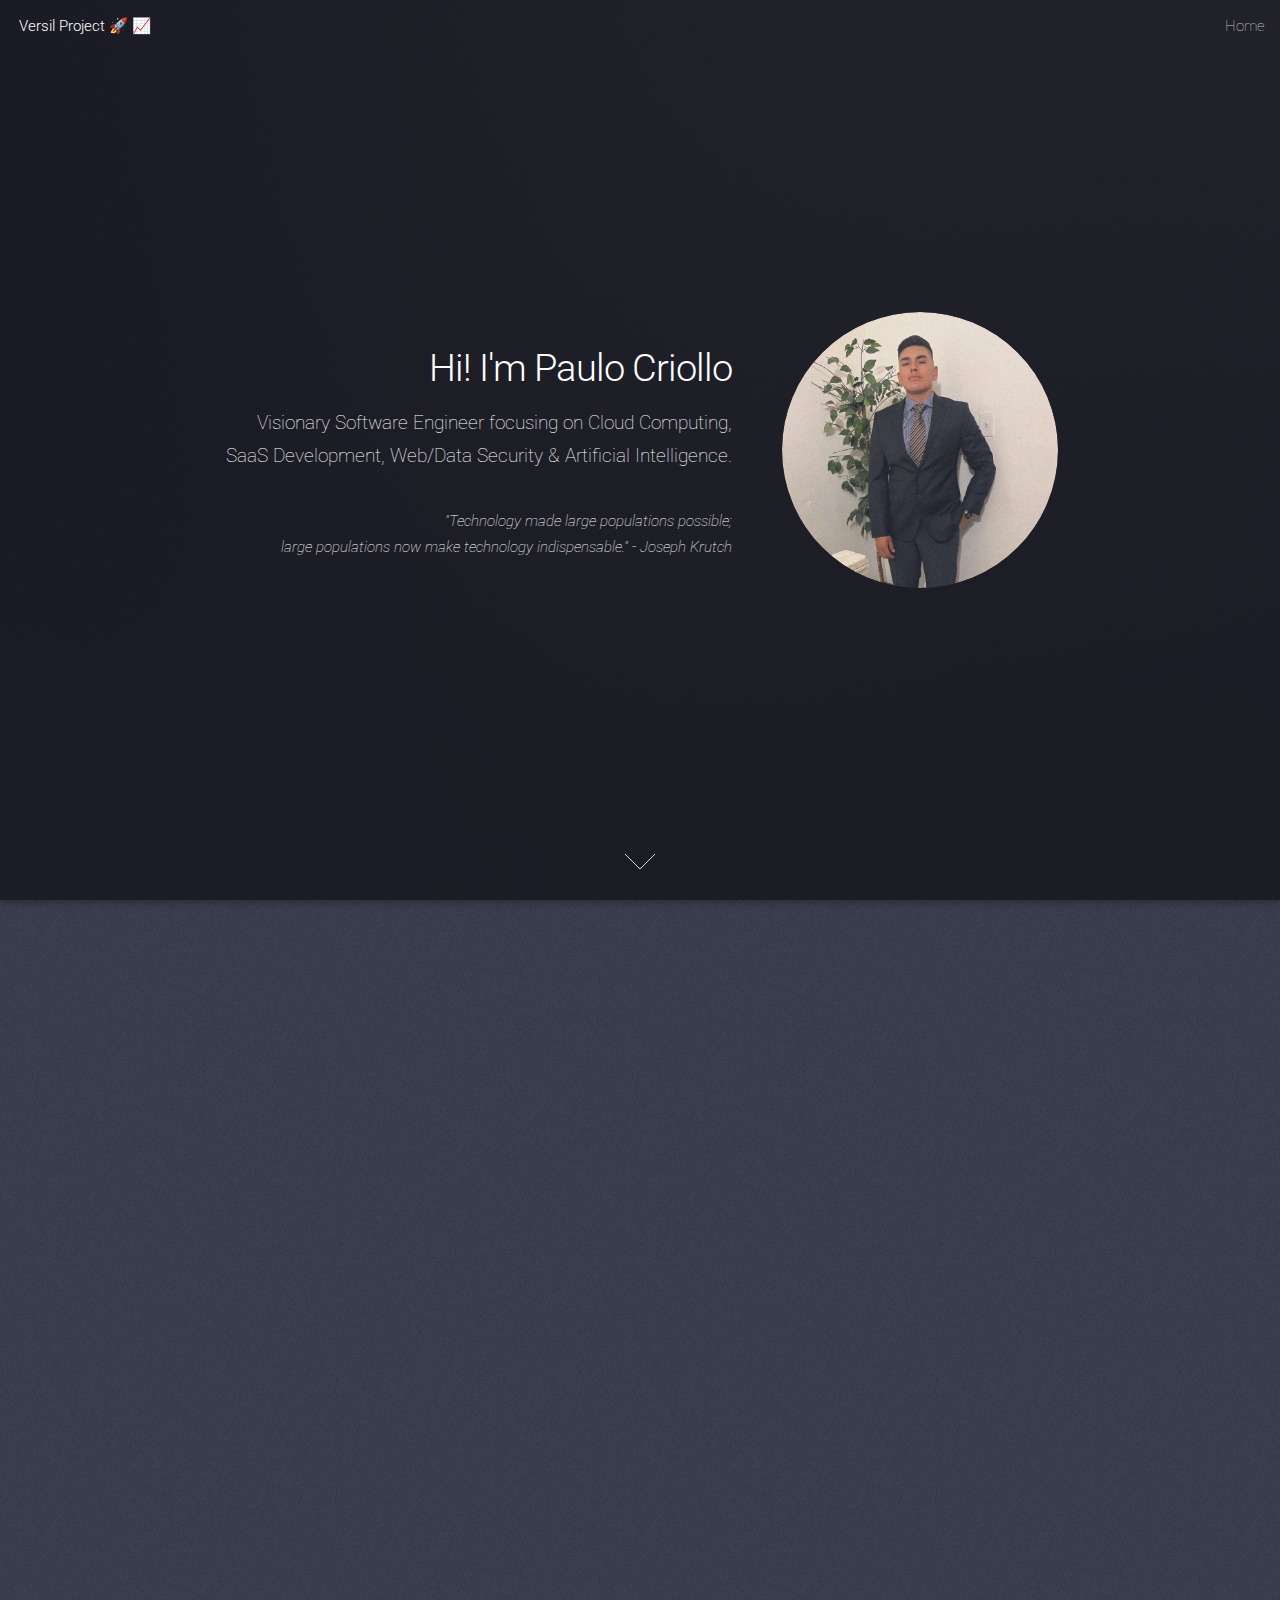
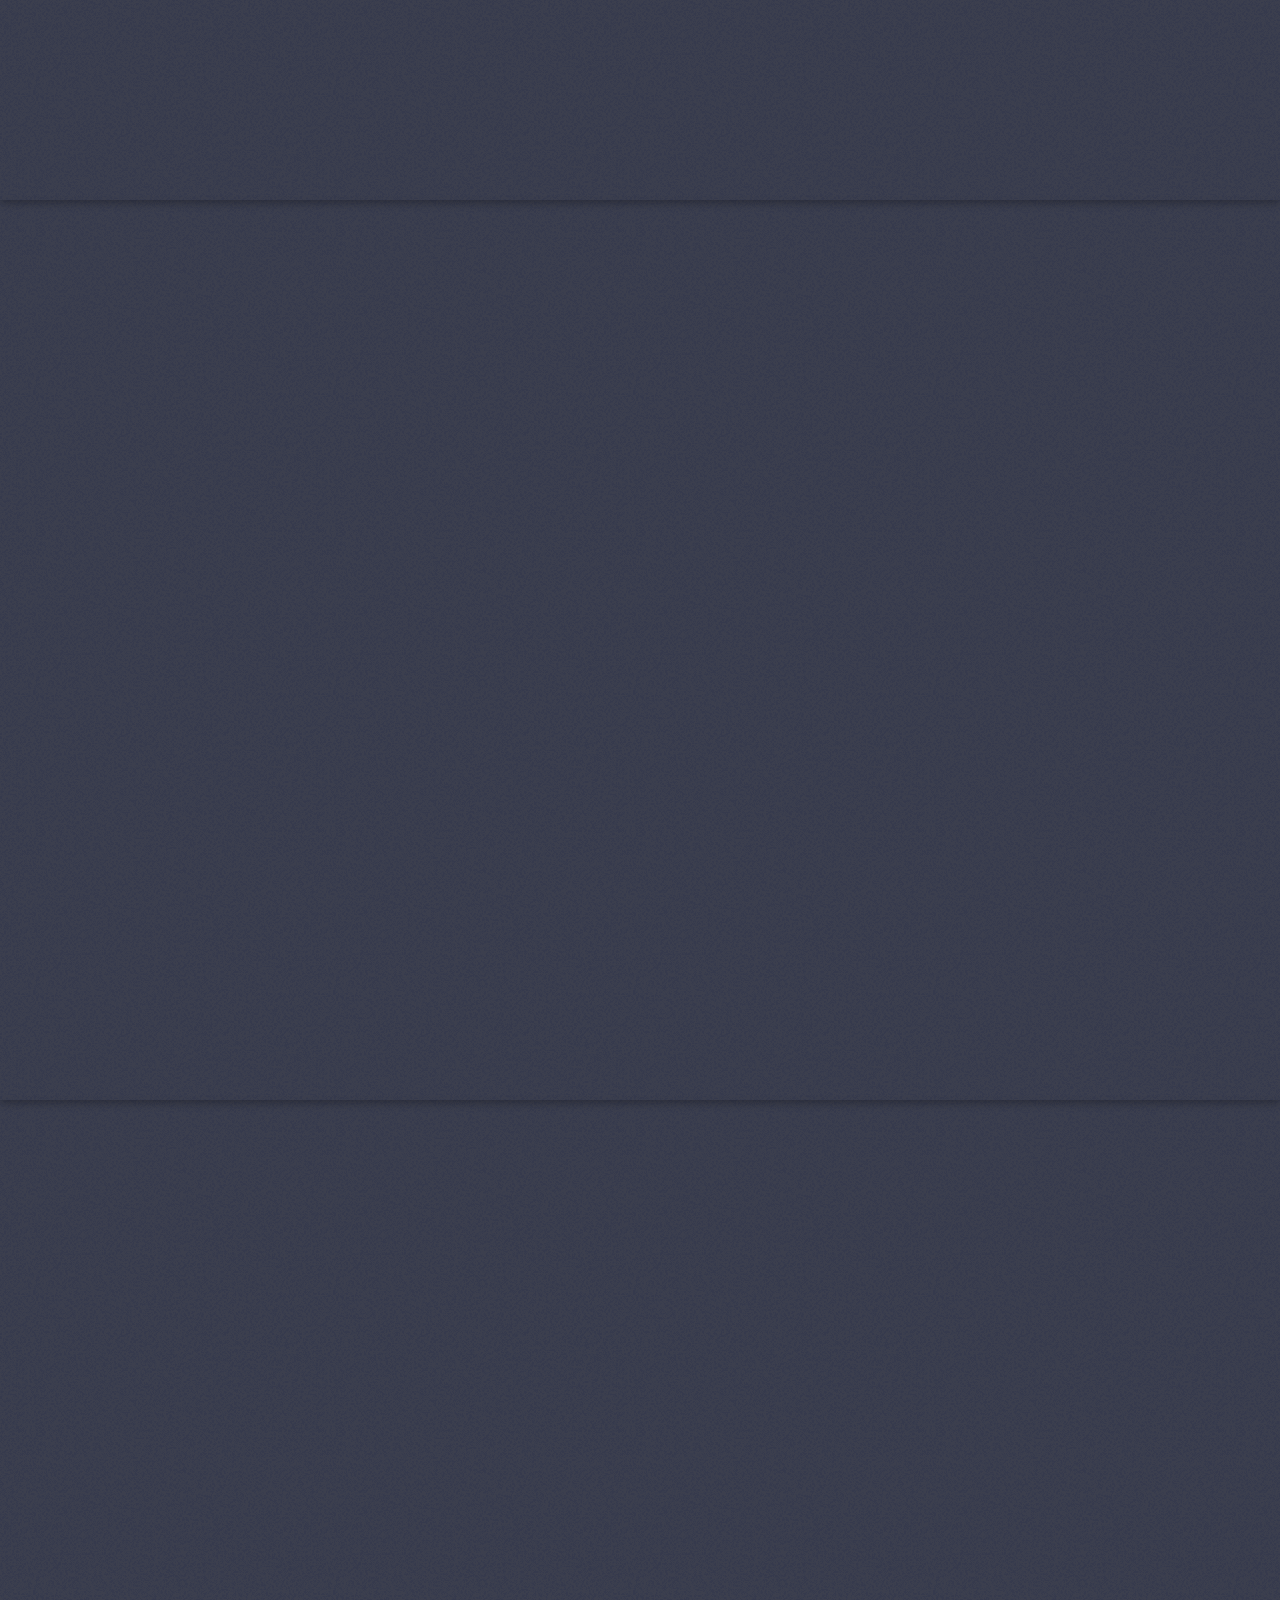
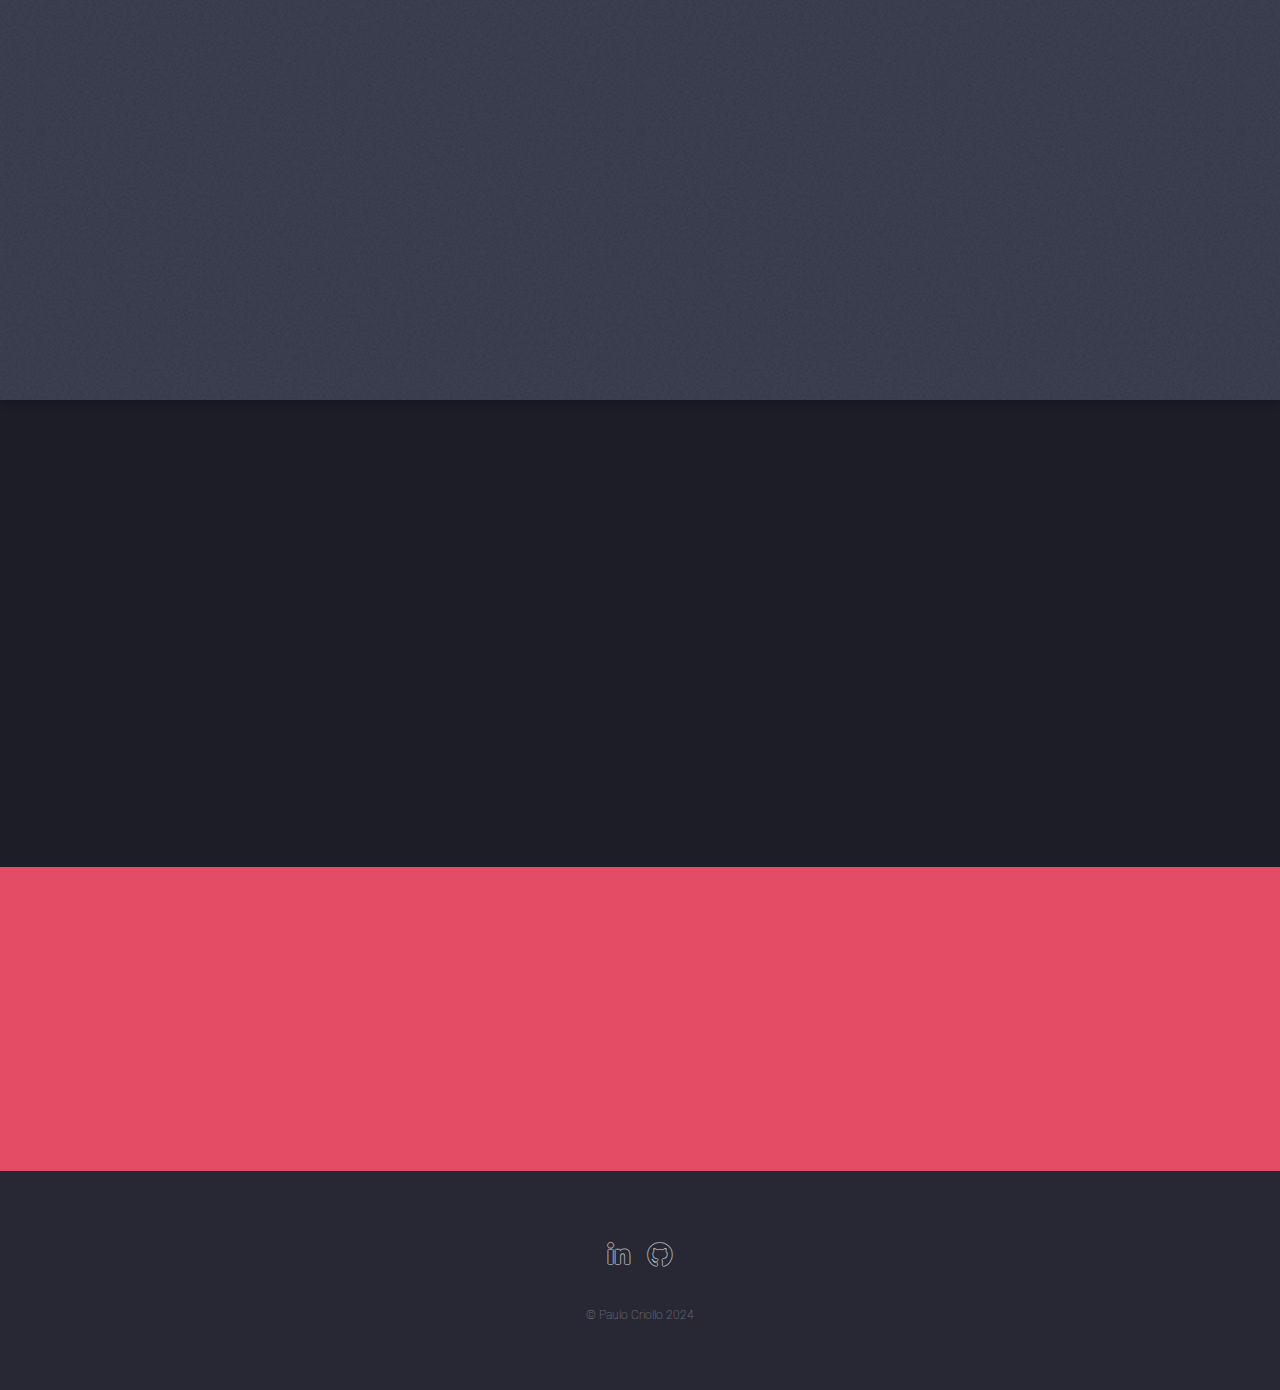
==== commit 5df66ff6: "edited files" ====
--- a/index.html
+++ b/index.html
@@ -28,7 +28,7 @@
 					<div class="content">
 						<header>
 							<h2> Hi! I'm Paulo Criollo </h2>
-							<p> Visionary Software Engineer interested on Cloud Computing, 
+							<p> Visionary Software Engineer focusing on Cloud Computing, 
 								<br> SaaS Development, Web/Data Security & Artificial Intelligence. <br>
 							</p>
 
@@ -51,26 +51,29 @@
 							<div class="row">
 								<div class="col-4 col-12-medium">
 									<header>
-										<h2>About me</h2>
-										<p>Get to know what I like the most:</p>
-										
-										<img src="page-images/trilogo.jpg" alt="Triathlon" 
-											height= 60, width="60"/></a>
-										<ul class="actions">
-											<li><a href="https://www.usatriathlon.org/multisport" class="button">Learn More</a></li>
-										</ul>
+										<h2>About me:</h2>
+										<p>Pursuing a Bachelor's Degree in Computer Science and Business at CUNY Queens College. Technology enthusiast and driven to make an impact
+											for society by developing software tools for learning and  automation.  </p>
 									</header>
 								</div>
 								<div class="col-4 col-12-medium">
-									<p>-Triathlon
+									<p>Get to know what I like the most:</p> 		
+									<p> <h3> - T r i a t h l o n</h3> <img src="page-images/trilogo.jpg" alt="Triathlon" 
+										height= 60, width="60"
+										/></a>
 										<br> A multi-sport where skills and talent are shown for swimming, biking & running.
 											Considered one of the hardest endurance sports for its combined challenges where mental toughness and 
 											physical strength are tested. My honest opinion, triathlon is rewarding and competing is pure adrenaline.										 
-										<b>
+										<br>
 									</p>
+
+									<ul class="actions">
+										<li><a href="https://www.usatriathlon.org/multisport" class="button">Learn More</a></li>
+									</ul>
+
 								</div>
 								<div class="col-4 col-12-medium">
-									<img src="page-images/50mphbike.jpg" alt="Bike" height="250" width="375"/></a>
+									<img src="page-images/50mphbike.jpg" alt="Bike" height="370" width="500"/></a>
 								</div>
 							</div>
 						</div>
